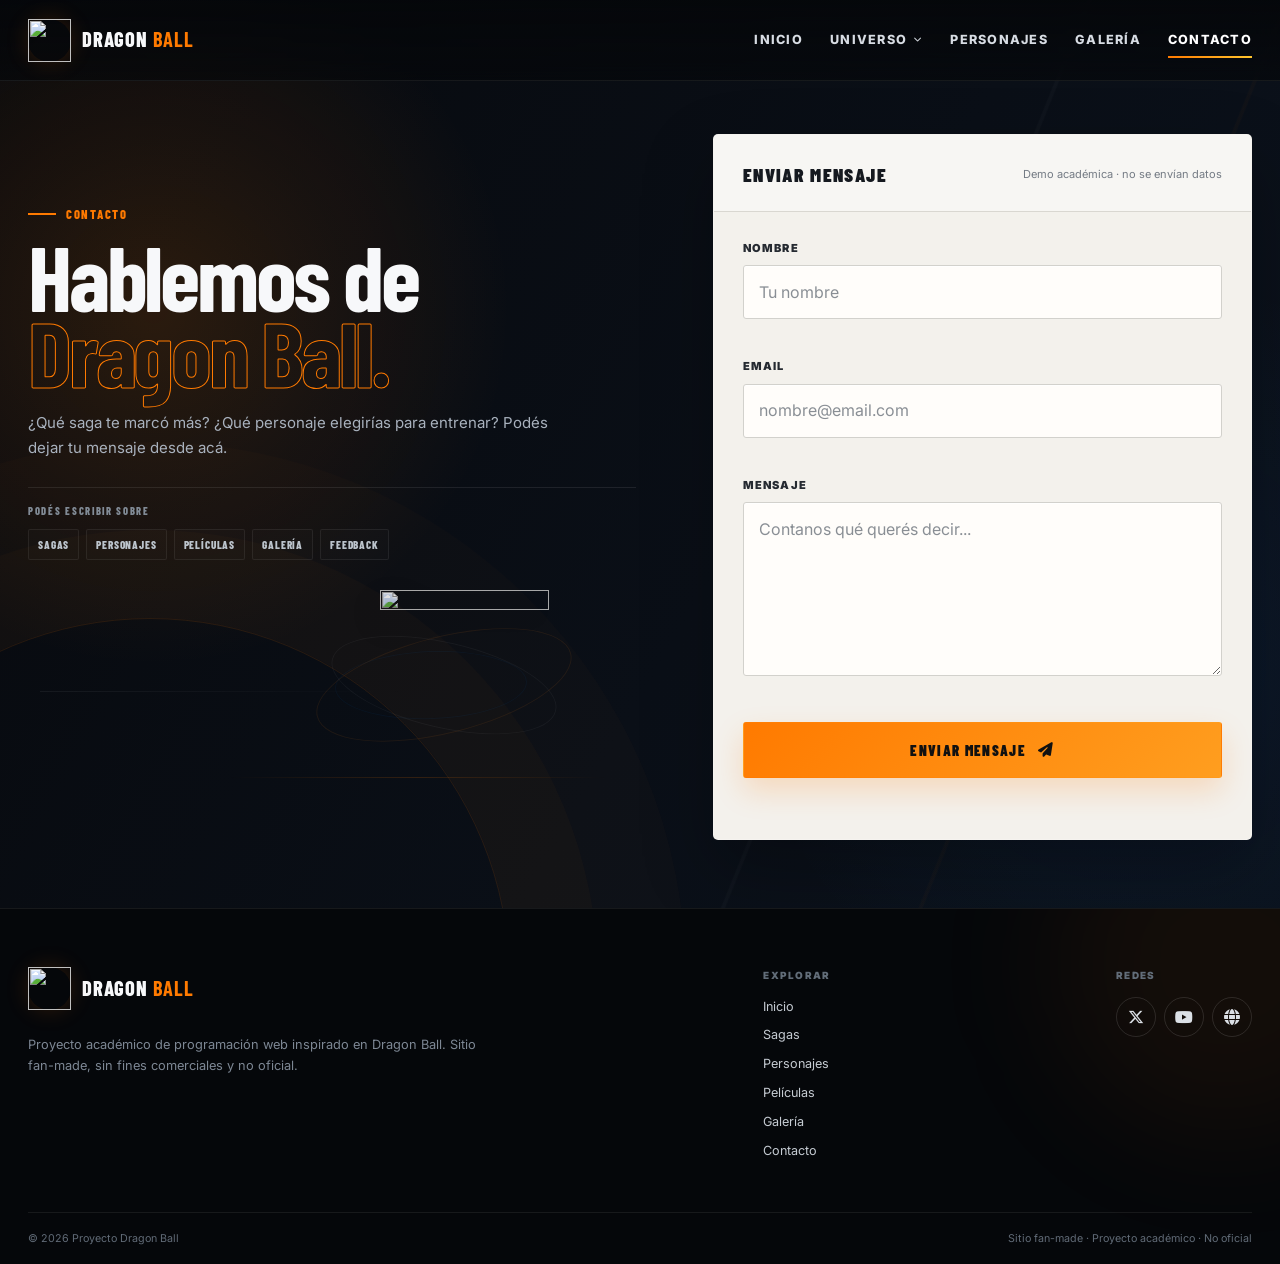
==== contacto.html @ cf821e34 "Add files via upload" ====
<!DOCTYPE html>
<html lang="es">
<head>
  <meta charset="UTF-8">
  <meta name="viewport" content="width=device-width, initial-scale=1.0">
  <meta name="description" content="Formulario de contacto del proyecto académico Dragon Ball.">
  <meta name="theme-color" content="#07090d">
  <title>Dragon Ball | Contacto</title>
  <link rel="icon" type="image/svg+xml" href="img/favicon.svg">
  <link rel="preconnect" href="https://fonts.googleapis.com">
  <link rel="preconnect" href="https://fonts.gstatic.com" crossorigin>
  <link href="https://fonts.googleapis.com/css2?family=Barlow+Condensed:wght@400;500;600;700;800;900&family=Inter:wght@400;500;600;700&display=swap" rel="stylesheet">
  <link rel="stylesheet" href="https://cdnjs.cloudflare.com/ajax/libs/font-awesome/6.6.0/css/all.min.css">
  <link rel="stylesheet" href="CSS/estilos.css">
</head>
<body data-page="contacto">
  <a class="skip-link" href="#contenido">Saltar al contenido</a>
  <header class="site-header">
    <div class="nav-wrap container">
      <a class="brand" href="index.html" aria-label="Dragon Ball — Inicio">
        <span class="brand-mark" aria-hidden="true"><img src="img/logo/esfera-4-estrellas.webp" alt="" width="256" height="256"></span>
        <span class="brand-text">DRAGON <strong>BALL</strong></span>
      </a>
      <button class="menu-toggle" id="menuToggle" type="button" aria-label="Abrir menú" aria-expanded="false" aria-controls="mainMenu">
        <span></span><span></span><span></span>
      </button>
      <nav class="main-nav" id="mainMenu" aria-label="Navegación principal">
          <a href="index.html" class="nav-link">Inicio</a>
          <div class="nav-item-dropdown" data-dropdown>
            <button type="button" class="nav-link nav-link-dropdown" id="universoToggle" aria-haspopup="true" aria-expanded="false" aria-controls="universoMenu">Universo <i class="fa-solid fa-chevron-down nav-caret" aria-hidden="true"></i></button>
            <div class="nav-dropdown-menu" id="universoMenu" role="menu">
              <a href="sagas.html" class="nav-dropdown-link" role="menuitem">Sagas</a>
              <a href="peliculas.html" class="nav-dropdown-link" role="menuitem">Películas</a>
              <a href="personajes.html#transformaciones" class="nav-dropdown-link" role="menuitem">Transformaciones</a>
            </div>
          </div>
          <a href="personajes.html" class="nav-link">Personajes</a>
          <a href="galeria.html" class="nav-link">Galería</a>
          <a href="contacto.html" class="nav-link active" aria-current="page">Contacto</a>
      </nav>
    </div>
  </header>

  <main id="contenido">
    <section class="contact-page">
      <div class="contact-energy" aria-hidden="true"></div>
      <div class="container contact-page-layout">
        <div class="contact-page-copy reveal">
          <span class="meta-label">CONTACTO</span>
          <h1>Hablemos de <em>Dragon Ball.</em></h1>
          <p>¿Qué saga te marcó más? ¿Qué personaje elegirías para entrenar? Podés dejar tu mensaje desde acá.</p>
          <div class="contact-topics" aria-label="Temas sobre los que podés escribir">
            <span class="contact-topics-label">Podés escribir sobre</span>
            <div class="contact-topic-list">
              <span>Sagas</span>
              <span>Personajes</span>
              <span>Películas</span>
              <span>Galería</span>
              <span>Feedback</span>
            </div>
          </div>
          <div class="contact-visual" aria-hidden="true">
            <span class="contact-orbit contact-orbit-a"></span>
            <span class="contact-orbit contact-orbit-b"></span>
            <span class="contact-orbit contact-orbit-c"></span>
            <span class="contact-visual-line"></span>
            <img class="contact-dragon-ball" src="img/contacto/esfera-4-estrellas.webp" alt="" width="720" height="720">
          </div>
        </div>
        <div class="contact-form-panel reveal reveal-delay-1">
          <div class="form-panel-head"><span>ENVIAR MENSAJE</span><small>Demo académica · no se envían datos</small></div>
          <form class="contact-form" id="contactForm" novalidate>
            <div class="form-field"><label for="name">Nombre</label><input type="text" id="name" name="name" placeholder="Tu nombre" autocomplete="name" aria-describedby="nameError"><small class="error-message" id="nameError" aria-live="polite"></small></div>
            <div class="form-field"><label for="email">Email</label><input type="email" id="email" name="email" placeholder="nombre@email.com" autocomplete="email" aria-describedby="emailError"><small class="error-message" id="emailError" aria-live="polite"></small></div>
            <div class="form-field"><label for="message">Mensaje</label><textarea id="message" name="message" rows="6" placeholder="Contanos qué querés decir..." aria-describedby="messageError"></textarea><small class="error-message" id="messageError" aria-live="polite"></small></div>
            <button class="btn btn-primary btn-submit" type="submit">Enviar mensaje <i class="fa-solid fa-paper-plane"></i></button>
            <p class="form-success" id="formSuccess" role="status" aria-live="polite"></p>
          </form>
        </div>
      </div>
    </section>
  </main>

  <footer class="site-footer">
    <div class="footer-glow" aria-hidden="true"></div>
    <div class="container footer-top">
      <div class="footer-about">
        <a class="brand footer-brand" href="index.html">
          <span class="brand-mark" aria-hidden="true"><img src="img/logo/esfera-4-estrellas.webp" alt="" width="256" height="256"></span>
          <span class="brand-text">DRAGON <strong>BALL</strong></span>
        </a>
        <p>Proyecto académico de programación web inspirado en Dragon Ball. Sitio fan-made, sin fines comerciales y no oficial.</p>
      </div>
      <div class="footer-nav" aria-label="Navegación secundaria">
        <span>Explorar</span>
        <a href="index.html">Inicio</a>
        <a href="sagas.html">Sagas</a>
        <a href="personajes.html">Personajes</a>
        <a href="peliculas.html">Películas</a>
        <a href="galeria.html">Galería</a>
        <a href="contacto.html">Contacto</a>
      </div>
      <div class="footer-social">
        <span>Redes</span>
        <div class="socials" aria-label="Redes sociales">
          <a href="https://x.com/DB_official_en" aria-label="X oficial de Dragon Ball" target="_blank" rel="noopener noreferrer"><i class="fa-brands fa-x-twitter" aria-hidden="true"></i></a>
          <a href="https://www.youtube.com/@dragonball_official" aria-label="YouTube oficial de Dragon Ball" target="_blank" rel="noopener noreferrer"><i class="fa-brands fa-youtube" aria-hidden="true"></i></a>
          <a href="https://es.dragon-ball-official.com/" aria-label="Sitio oficial de Dragon Ball" target="_blank" rel="noopener noreferrer"><i class="fa-solid fa-globe" aria-hidden="true"></i></a>
        </div>
      </div>
    </div>
    <div class="container footer-bottom">
      <span>© <span data-current-year>2026</span> Proyecto Dragon Ball</span>
      <span>Sitio fan-made · Proyecto académico · No oficial</span>
    </div>
  </footer>
  <script src="js/script.js"></script>
</body>
</html>
---- CSS/estilos.css ----
/* =========================================================
   DRAGON BALL — Sitio multipágina
   CSS principal
   Flexbox es el sistema principal de maquetación.
   Grid se utiliza puntualmente en la galería.
   ========================================================= */

:root {
  --bg: #07090d;
  --bg-soft: #0c1016;
  --panel: #11161f;
  --panel-2: #151c27;
  --text: #f7f8fa;
  --muted: #9ba6b4;
  --muted-2: #697482;
  --line: rgba(255,255,255,.10);
  --orange: #ff7a00;
  --orange-2: #ff9e1f;
  --yellow: #ffc62f;
  --blue: #1b8cff;
  --cyan: #33d6ff;
  --danger: #e04747;
  --success: #38b26d;
  --header-h: 80px;
  --container: 1240px;
  --shadow-lg: 0 30px 80px rgba(0,0,0,.38);
  --ease: cubic-bezier(.2,.72,.2,1);
}

*,
*::before,
*::after {
  box-sizing: border-box;
}

html {
  scroll-behavior: smooth;
  scroll-padding-top: calc(var(--header-h) + 18px);
}

body {
  margin: 0;
  min-width: 320px;
  overflow-x: hidden;
  background: var(--bg);
  color: var(--text);
  font-family: "Inter", Arial, sans-serif;
  line-height: 1.65;
  -webkit-font-smoothing: antialiased;
}

body.menu-open {
  overflow: hidden;
}

img {
  display: block;
  max-width: 100%;
}

a {
  color: inherit;
  text-decoration: none;
}

button,
input,
textarea {
  font: inherit;
}

button {
  border: 0;
}

h1, h2, h3, p, blockquote {
  margin-top: 0;
}

.container {
  width: min(calc(100% - 56px), var(--container));
  margin-inline: auto;
}

.section {
  position: relative;
  padding: 112px 0;
}

.skip-link {
  position: fixed;
  top: 10px;
  left: 10px;
  z-index: 9999;
  transform: translateY(-140%);
  padding: 10px 14px;
  border-radius: 4px;
  background: #fff;
  color: #111;
  font-weight: 800;
}

.skip-link:focus {
  transform: translateY(0);
}

.meta-label,
.section-kicker,
.eyebrow {
  display: inline-flex;
  align-items: center;
  gap: 10px;
  color: var(--orange);
  font-family: "Barlow Condensed", sans-serif;
  font-size: .78rem;
  font-weight: 800;
  letter-spacing: .18em;
  text-transform: uppercase;
}

.meta-label::before,
.section-kicker::before {
  content: "";
  width: 28px;
  height: 2px;
  background: currentColor;
}

.text-link {
  display: inline-flex;
  align-items: center;
  gap: 10px;
  padding-bottom: 4px;
  border-bottom: 1px solid rgba(255,255,255,.24);
  font-family: "Barlow Condensed", sans-serif;
  font-size: .98rem;
  font-weight: 800;
  letter-spacing: .08em;
  text-transform: uppercase;
  transition: color .25s ease, border-color .25s ease, gap .25s ease;
}

.text-link:hover {
  gap: 14px;
  color: var(--orange);
  border-color: var(--orange);
}

/* Buttons */
.btn {
  min-height: 52px;
  padding: 0 23px;
  display: inline-flex;
  align-items: center;
  justify-content: center;
  gap: 12px;
  border: 1px solid transparent;
  border-radius: 3px;
  font-family: "Barlow Condensed", sans-serif;
  font-size: .92rem;
  font-weight: 900;
  letter-spacing: .09em;
  text-transform: uppercase;
  transition: transform .25s var(--ease), box-shadow .25s ease, background .25s ease, border-color .25s ease, color .25s ease;
}

.btn:hover {
  transform: translateY(-3px);
}

.btn-primary {
  background: linear-gradient(135deg, var(--orange), var(--orange-2));
  color: #111;
  box-shadow: 0 14px 38px rgba(255,122,0,.22);
}

.btn-primary:hover {
  box-shadow: 0 18px 46px rgba(255,122,0,.34);
}

.btn-ghost,
.btn-outline {
  border-color: rgba(255,255,255,.22);
  background: rgba(255,255,255,.035);
  color: #fff;
}

.btn-ghost:hover,
.btn-outline:hover {
  border-color: rgba(255,255,255,.5);
  background: rgba(255,255,255,.08);
}

.btn-light {
  background: #fff;
  color: #0c0f14;
}

/* =========================================================
   Header
   ========================================================= */

.site-header {
  position: fixed;
  inset: 0 0 auto;
  z-index: 1000;
  border-bottom: 1px solid rgba(255,255,255,.07);
  background: linear-gradient(180deg, rgba(5,7,10,.92), rgba(5,7,10,.64));
  backdrop-filter: blur(14px);
  transition: background .28s ease, box-shadow .28s ease, border-color .28s ease;
}

.site-header.scrolled {
  background: rgba(5,7,10,.97);
  box-shadow: 0 14px 40px rgba(0,0,0,.28);
  border-color: rgba(255,255,255,.1);
}

.nav-wrap {
  height: var(--header-h);
  display: flex;
  align-items: center;
  justify-content: space-between;
  gap: 32px;
}

.brand {
  flex: 0 0 auto;
  display: inline-flex;
  align-items: center;
  gap: 11px;
  font-family: "Barlow Condensed", sans-serif;
  font-weight: 800;
  letter-spacing: .05em;
}

.brand-mark {
  width: 43px;
  height: 43px;
  display: grid;
  place-items: center;
}

.brand-mark img {
  width: 100%;
  height: 100%;
  display: block;
  object-fit: contain;
}

.brand-text {
  font-size: 1.27rem;
}

.brand-text strong {
  color: var(--orange);
}

.main-nav {
  display: flex;
  align-items: center;
  gap: 27px;
}

.nav-link {
  position: relative;
  padding: 8px 0;
  color: #d7dce3;
  font-size: .79rem;
  font-weight: 800;
  letter-spacing: .1em;
  text-transform: uppercase;
}

.nav-link::after {
  content: "";
  position: absolute;
  left: 0;
  bottom: 0;
  width: 0;
  height: 2px;
  background: linear-gradient(90deg, var(--orange), var(--yellow));
  transition: width .25s var(--ease);
}

.nav-link:hover,
.nav-link.active,
.nav-link[aria-current="page"] {
  color: #fff;
}

.nav-link:hover::after,
.nav-link.active::after,
.nav-link[aria-current="page"]::after {
  width: 100%;
}

.menu-toggle {
  display: none;
  width: 48px;
  height: 44px;
  padding: 7px;
  background: transparent;
  cursor: pointer;
}

.menu-toggle span {
  display: block;
  width: 26px;
  height: 2px;
  margin: 6px auto;
  background: #fff;
  transition: transform .25s ease, opacity .2s ease;
}

/* ---------- Dropdown "Universo" (Sagas / Películas) ---------- */

.nav-item-dropdown {
  position: relative;
}

/* El botón hereda SOLO la familia tipográfica; el resto de la tipografía
   (tamaño, peso, tracking, padding, color) lo aporta .nav-link, para que
   Universo tenga exactamente la misma jerarquía que los demás enlaces.
   Nota: no usar `font: inherit` aquí, porque esa shorthand pisa el
   font-size y el font-weight que define .nav-link. */
.nav-link-dropdown {
  display: inline-flex;
  align-items: center;
  gap: 7px;
  background: none;
  border: none;
  font-family: inherit;
  line-height: inherit;
  cursor: pointer;
}

.nav-caret {
  font-size: .62em;
  transition: transform .25s var(--ease);
}

.nav-item-dropdown.open .nav-caret,
.nav-item-dropdown:hover .nav-caret,
.nav-link-dropdown:focus-visible .nav-caret {
  transform: rotate(180deg);
}

.nav-dropdown-menu {
  position: absolute;
  top: calc(100% + 16px);
  left: 50%;
  transform: translateX(-50%) translateY(-6px);
  display: flex;
  flex-direction: column;
  gap: 2px;
  min-width: 180px;
  padding: 9px;
  background: rgba(10, 13, 18, .98);
  border: 1px solid var(--line);
  border-radius: 12px;
  box-shadow: var(--shadow-lg);
  opacity: 0;
  visibility: hidden;
  pointer-events: none;
  transition: opacity .22s var(--ease), transform .22s var(--ease), visibility .22s;
  z-index: 20;
}

.nav-item-dropdown:hover .nav-dropdown-menu,
.nav-item-dropdown.open .nav-dropdown-menu,
.nav-item-dropdown:focus-within .nav-dropdown-menu {
  opacity: 1;
  visibility: visible;
  pointer-events: auto;
  transform: translateX(-50%) translateY(0);
}

.nav-dropdown-link {
  padding: 10px 14px;
  border-radius: 8px;
  color: #d7dce3;
  font-size: .76rem;
  font-weight: 700;
  letter-spacing: .08em;
  text-transform: uppercase;
  transition: background .2s ease, color .2s ease;
}

.nav-dropdown-link:hover,
.nav-dropdown-link.active,
.nav-dropdown-link[aria-current="page"] {
  background: rgba(255, 255, 255, .07);
  color: #fff;
}

/* =========================================================
   Home hero
   ========================================================= */

.home-hero {
  position: relative;
  min-height: 100svh;
  padding: calc(var(--header-h) + 60px) 0 55px;
  display: flex;
  align-items: center;
  overflow: hidden;
  isolation: isolate;
  background:
    radial-gradient(circle at 78% 38%, rgba(255,122,0,.13), transparent 29%),
    radial-gradient(circle at 88% 72%, rgba(27,140,255,.11), transparent 27%),
    linear-gradient(115deg, #05070a 0%, #090d13 57%, #0b111a 100%);
}

.hero-grid-lines,
.page-hero-lines {
  position: absolute;
  inset: 0;
  z-index: -2;
  opacity: .5;
  background-image:
    linear-gradient(rgba(255,255,255,.022) 1px, transparent 1px),
    linear-gradient(90deg, rgba(255,255,255,.022) 1px, transparent 1px);
  background-size: 72px 72px;
  mask-image: linear-gradient(to bottom, black 0, rgba(0,0,0,.8) 65%, transparent);
}

.hero-flare {
  position: absolute;
  z-index: -1;
  border-radius: 50%;
  filter: blur(85px);
  pointer-events: none;
}

.hero-flare-orange {
  width: 300px;
  height: 300px;
  right: 19%;
  top: 24%;
  background: rgba(255,122,0,.17);
}

.hero-flare-blue {
  width: 260px;
  height: 260px;
  right: 3%;
  bottom: 10%;
  background: rgba(30,143,255,.11);
}

.home-hero-inner {
  display: flex;
  align-items: center;
  justify-content: space-between;
  gap: 58px;
}

.home-hero-copy {
  width: 52%;
  max-width: 650px;
  position: relative;
  z-index: 3;
}

.home-hero h1 {
  margin: 13px 0 0;
  font-family: "Barlow Condensed", sans-serif;
  font-size: clamp(5rem, 10vw, 9.4rem);
  line-height: .76;
  letter-spacing: -.055em;
  text-transform: uppercase;
}

.home-hero h1 span {
  display: block;
  color: transparent;
  -webkit-text-stroke: 2px var(--orange);
  text-shadow: 0 0 36px rgba(255,122,0,.13);
}

.home-hero-tagline {
  margin: 29px 0 0;
  font-family: "Barlow Condensed", sans-serif;
  font-size: clamp(1.65rem, 2.7vw, 2.35rem);
  font-weight: 800;
  line-height: 1;
  text-transform: uppercase;
}

.home-hero-description {
  max-width: 565px;
  margin: 17px 0 31px;
  color: #aeb7c2;
  font-size: .98rem;
}

.hero-actions {
  display: flex;
  flex-wrap: wrap;
  gap: 12px;
}

.home-hero-visual {
  position: relative;
  width: 48%;
  min-height: 650px;
  display: flex;
  align-items: flex-end;
  justify-content: center;
  will-change: transform;
}

.home-hero-visual::after {
  content: "";
  position: absolute;
  left: 50%;
  bottom: 7%;
  width: 76%;
  height: 14%;
  transform: translateX(-50%);
  border-radius: 50%;
  background: radial-gradient(ellipse, rgba(255,122,0,.45), transparent 72%);
  filter: blur(20px);
}

.home-hero-visual img {
  position: relative;
  z-index: 3;
  width: min(100%, 515px);
  filter: drop-shadow(0 32px 56px rgba(0,0,0,.48));
  animation: heroFloat 5.5s ease-in-out infinite;
}

.hero-aura {
  position: absolute;
  width: 470px;
  height: 470px;
  top: 13%;
  left: 50%;
  transform: translateX(-50%);
  border-radius: 50%;
  background: radial-gradient(circle, rgba(255,166,50,.24), rgba(255,122,0,.06) 43%, transparent 70%);
  filter: blur(5px);
}

.hero-orbit {
  position: absolute;
  left: 50%;
  top: 44%;
  border: 1px solid rgba(255,183,83,.18);
  border-radius: 50%;
  transform: translate(-50%,-50%);
  animation: rotateOrbit 18s linear infinite;
}

.hero-orbit::before {
  content: "";
  position: absolute;
  top: -5px;
  left: 50%;
  width: 8px;
  height: 8px;
  border-radius: 50%;
  background: var(--orange);
  box-shadow: 0 0 18px var(--orange);
}

.orbit-a { width: 410px; height: 410px; }
.orbit-b {
  width: 540px;
  height: 540px;
  border-style: dashed;
  animation-direction: reverse;
  animation-duration: 26s;
}

.hero-index {
  position: absolute;
  right: -5px;
  bottom: 46px;
  z-index: 5;
  display: flex;
  align-items: center;
  gap: 11px;
  padding: 10px 13px;
  border: 1px solid rgba(255,255,255,.13);
  background: rgba(7,10,14,.72);
  backdrop-filter: blur(12px);
}

.hero-index strong {
  color: var(--orange);
  font-family: "Barlow Condensed", sans-serif;
  font-size: 1.3rem;
}

.hero-index span {
  color: #aeb6c0;
  font-size: .68rem;
  letter-spacing: .08em;
  text-transform: uppercase;
}

.hero-bottom-line {
  position: absolute;
  left: 50%;
  bottom: 22px;
  transform: translateX(-50%);
  display: flex;
  align-items: center;
  gap: 18px;
  color: rgba(255,255,255,.42);
  font-family: "Barlow Condensed", sans-serif;
  font-size: .65rem;
  letter-spacing: .18em;
}

.hero-line {
  flex: 1 1 auto;
  height: 1px;
  background: rgba(255,255,255,.16);
}

/* Home intro */
.home-intro {
  background: #f0f2f4;
  color: #10151d;
}

.home-intro-layout {
  display: flex;
  align-items: center;
  gap: 45px;
}

.intro-number {
  flex: 0 0 140px;
  color: transparent;
  -webkit-text-stroke: 1px rgba(17,23,31,.17);
  font-family: "Barlow Condensed", sans-serif;
  font-size: clamp(9rem, 15vw, 14rem);
  font-weight: 900;
  line-height: .7;
}

.intro-heading {
  flex: 1.2 1 0;
}

.intro-heading h2 {
  margin: 14px 0 0;
  max-width: 650px;
  font-family: "Barlow Condensed", sans-serif;
  font-size: clamp(2.7rem, 5vw, 4.8rem);
  line-height: .92;
  letter-spacing: -.025em;
  text-transform: uppercase;
}

.intro-brief {
  flex: .8 1 0;
  color: #515b67;
}

.intro-brief p {
  margin-bottom: 22px;
}

.home-intro .text-link {
  color: #161b21;
  border-color: rgba(0,0,0,.2);
}

/* Home sagas */
.home-sagas-preview {
  background: #0b0f15;
}

.split-heading {
  margin-bottom: 42px;
  display: flex;
  align-items: flex-end;
  justify-content: space-between;
  gap: 28px;
}

.split-heading h2,
.editorial-heading h2,
.catalog-intro h2,
.gallery-intro h2,
.transform-header h2 {
  margin: 11px 0 0;
  font-family: "Barlow Condensed", sans-serif;
  font-size: clamp(3rem, 6vw, 5.6rem);
  line-height: .86;
  letter-spacing: -.035em;
  text-transform: uppercase;
}

.preview-sagas {
  display: flex;
  gap: 16px;
  min-height: 630px;
}

.preview-saga {
  position: relative;
  min-height: 305px;
  overflow: hidden;
  flex: 1 1 0;
  background: #111;
}

.preview-saga-large {
  flex: 1.65 1 0;
  min-height: 630px;
}

.preview-sagas-side {
  flex: 1 1 0;
  display: flex;
  flex-direction: column;
  gap: 16px;
}

.preview-saga img {
  width: 100%;
  height: 100%;
  object-fit: cover;
  transition: transform .7s var(--ease), filter .55s ease;
}

.preview-saga::after {
  content: "";
  position: absolute;
  inset: 0;
  background: linear-gradient(180deg, rgba(0,0,0,.06) 23%, rgba(0,0,0,.88) 100%);
}

.preview-saga:hover img {
  transform: scale(1.045);
  filter: saturate(1.1) contrast(1.05);
}

.preview-index {
  position: absolute;
  z-index: 3;
  top: 18px;
  right: 20px;
  color: rgba(255,255,255,.48);
  font-family: "Barlow Condensed", sans-serif;
  font-size: 1.05rem;
  letter-spacing: .12em;
}

.preview-overlay {
  position: absolute;
  z-index: 3;
  left: 24px;
  right: 24px;
  bottom: 22px;
}

.preview-overlay small {
  color: var(--orange);
  font-size: .67rem;
  font-weight: 800;
  letter-spacing: .13em;
}

.preview-overlay h3 {
  margin: 5px 0 7px;
  font-family: "Barlow Condensed", sans-serif;
  font-size: clamp(2rem, 4vw, 3.5rem);
  line-height: .95;
  text-transform: uppercase;
}

.preview-overlay > span {
  color: #c3cad2;
  font-family: "Barlow Condensed", sans-serif;
  font-size: .78rem;
  font-weight: 800;
  letter-spacing: .08em;
  text-transform: uppercase;
}

/* Home characters */
.home-characters-preview {
  background: #f2f3f5;
  color: #10151c;
}

.editorial-heading {
  max-width: 880px;
  margin-bottom: 52px;
}

.editorial-heading h2 {
  color: #10151c;
}

.editorial-heading > p:last-child {
  max-width: 560px;
  margin-top: 19px;
  color: #5c6672;
}

.character-strips {
  border-top: 1px solid rgba(0,0,0,.14);
}

.character-strip {
  position: relative;
  min-height: 190px;
  display: flex;
  align-items: center;
  gap: 26px;
  overflow: hidden;
  border-bottom: 1px solid rgba(0,0,0,.14);
  transition: background .35s ease, padding .35s var(--ease);
}

.character-strip:hover {
  padding-left: 12px;
  background: #e8eaed;
}

.character-strip-number {
  flex: 0 0 62px;
  color: #8c949d;
  font-family: "Barlow Condensed", sans-serif;
  font-size: 1.05rem;
}

.character-strip-copy {
  position: relative;
  z-index: 2;
  flex: 1 1 auto;
}

.character-strip-copy small {
  color: #777f88;
  font-size: .66rem;
  font-weight: 800;
  letter-spacing: .14em;
}

.character-strip-copy h3 {
  margin: 0;
  font-family: "Barlow Condensed", sans-serif;
  font-size: clamp(2.9rem, 6vw, 5.4rem);
  line-height: .88;
  text-transform: uppercase;
}

.character-strip-copy p {
  margin: 5px 0 0;
  color: #5d6670;
  font-size: .86rem;
}

.character-strip-image {
  position: relative;
  align-self: stretch;
  flex: 0 0 34%;
  max-width: 420px;
  overflow: hidden;
  clip-path: polygon(14% 0, 100% 0, 88% 100%, 0 100%);
}

.character-strip-image img {
  width: 100%;
  height: 100%;
  object-fit: cover;
  object-position: center 28%;
  filter: saturate(.8) contrast(1.08);
  transition: transform .5s var(--ease), filter .5s ease;
}

.character-strip:hover .character-strip-image img {
  transform: scale(1.04) translateX(-3px);
  filter: saturate(1) contrast(1.04);
}

.character-strip > i {
  margin-right: 4px;
  color: #707882;
  transition: transform .3s var(--ease), color .3s ease;
}

.character-strip:hover > i {
  transform: translateX(6px);
  color: var(--orange);
}

.center-action {
  display: flex;
  justify-content: center;
  margin-top: 38px;
}

.home-characters-preview .btn-outline {
  color: #10151c;
  border-color: rgba(0,0,0,.2);
  background: transparent;
}

.home-characters-preview .btn-outline:hover {
  border-color: #10151c;
}

/* Home manifesto */
.home-manifesto {
  position: relative;
  overflow: hidden;
  padding: 105px 0;
  background:
    linear-gradient(120deg, rgba(255,122,0,.96), rgba(255,146,28,.93)),
    #ff7a00;
  color: #111;
}

.manifesto-energy {
  position: absolute;
  inset: -50% -20%;
  opacity: .18;
  background:
    repeating-linear-gradient(118deg, transparent 0 34px, rgba(255,255,255,.42) 35px 37px, transparent 38px 70px);
  transform: rotate(-3deg);
}

.manifesto-layout {
  position: relative;
  display: flex;
  align-items: center;
  justify-content: space-between;
  gap: 70px;
}

.manifesto-copy {
  width: 54%;
}

.manifesto-copy .meta-label {
  color: #111;
}

.manifesto-copy .meta-label::before {
  background: #111;
}

.manifesto-copy blockquote {
  margin: 16px 0 30px;
  font-family: "Barlow Condensed", sans-serif;
  font-size: clamp(2.8rem, 5.5vw, 5.6rem);
  font-weight: 900;
  line-height: .88;
  letter-spacing: -.025em;
  text-transform: uppercase;
}

.manifesto-stats {
  width: 36%;
  border-top: 1px solid rgba(0,0,0,.28);
}

.manifesto-stats div {
  padding: 18px 0;
  display: flex;
  align-items: baseline;
  gap: 17px;
  border-bottom: 1px solid rgba(0,0,0,.28);
}

.manifesto-stats strong {
  min-width: 74px;
  font-family: "Barlow Condensed", sans-serif;
  font-size: 3rem;
  line-height: 1;
}

.manifesto-stats span {
  font-size: .78rem;
  font-weight: 700;
  text-transform: uppercase;
}

/* =========================================================
   Internal page hero
   ========================================================= */

.page-hero {
  position: relative;
  min-height: 610px;
  padding: calc(var(--header-h) + 70px) 0 65px;
  display: flex;
  align-items: center;
  overflow: hidden;
  isolation: isolate;
  background: #090d13;
}

.page-hero::before {
  content: "";
  position: absolute;
  z-index: -1;
  inset: 0;
  background:
    radial-gradient(circle at 78% 43%, rgba(255,122,0,.12), transparent 30%),
    radial-gradient(circle at 87% 75%, rgba(27,140,255,.08), transparent 25%);
}

.page-hero-gallery::before {
  background:
    radial-gradient(circle at 78% 43%, rgba(51,214,255,.09), transparent 31%),
    radial-gradient(circle at 88% 70%, rgba(255,122,0,.09), transparent 29%);
}

.page-hero-layout {
  display: flex;
  align-items: center;
  justify-content: space-between;
  gap: 70px;
}

.page-hero-copy {
  width: 45%;
  position: relative;
  z-index: 3;
}

.page-hero-copy h1 {
  margin: 14px 0 17px;
  font-family: "Barlow Condensed", sans-serif;
  font-size: clamp(5.2rem, 10vw, 9.3rem);
  font-weight: 900;
  line-height: .78;
  letter-spacing: -.05em;
  text-transform: uppercase;
}

.page-hero-copy p {
  max-width: 510px;
  color: #a7b0bc;
  font-size: .98rem;
}

.page-hero-art {
  position: relative;
  width: 52%;
  min-height: 420px;
  display: flex;
  align-items: center;
  justify-content: center;
}

.page-hero-art > img {
  position: relative;
  z-index: 2;
  width: min(100%, 610px);
  max-height: 430px;
  object-fit: cover;
  clip-path: polygon(10% 0, 100% 0, 90% 100%, 0 100%);
  box-shadow: var(--shadow-lg);
  filter: saturate(.78) contrast(1.08);
}


.timeline-head {
  display: flex;
  align-items: center;
  gap: 18px;
  margin-bottom: 72px;
  color: #707984;
  font-family: "Barlow Condensed", sans-serif;
  font-size: .72rem;
  font-weight: 800;
  letter-spacing: .14em;
}

.timeline-rule {
  flex: 1 1 auto;
  height: 1px;
  background: rgba(0,0,0,.16);
}


.saga-endcap {
  padding: 90px 0;
  background: linear-gradient(120deg, #0b1016, #101823);
}

.saga-endcap-layout {
  display: flex;
  align-items: center;
  justify-content: space-between;
  gap: 50px;
}

.saga-endcap h2 {
  max-width: 750px;
  margin: 12px 0 0;
  font-family: "Barlow Condensed", sans-serif;
  font-size: clamp(2.6rem, 5vw, 4.7rem);
  line-height: .9;
  text-transform: uppercase;
}

/* =========================================================
   Characters page
   ========================================================= */

.character-hero-art {
  min-height: 440px;
}

.character-hero-stack {
  position: absolute;
  width: 48%;
  height: 390px;
  overflow: hidden;
  box-shadow: var(--shadow-lg);
}

.character-hero-stack img {
  width: 100%;
  height: 100%;
  object-fit: cover;
  object-position: center 26%;
}

.stack-a {
  left: 14%;
  top: 5%;
  z-index: 2;
  transform: rotate(-3deg);
}

.stack-b {
  right: 7%;
  bottom: 2%;
  z-index: 1;
  transform: rotate(3deg);
  filter: brightness(.75);
}

.characters-catalog {
  background: #eceff2;
  color: #10151c;
}

.catalog-intro {
  margin-bottom: 55px;
  display: flex;
  align-items: flex-end;
  justify-content: space-between;
  gap: 60px;
}

.catalog-intro > div {
  width: 65%;
}

.catalog-intro h2 {
  color: #10151c;
  max-width: 760px;
}

.catalog-intro > p {
  width: 31%;
  color: #66707a;
  font-size: .9rem;
}

.character-wall {
  display: flex;
  flex-wrap: wrap;
  gap: 18px;
}

.premium-character {
  position: relative;
  flex: 1 1 calc(33.333% - 18px);
  min-width: 290px;
  min-height: 540px;
  overflow: hidden;
  background: #0e131a;
  color: #fff;
  box-shadow: 0 20px 46px rgba(21,29,39,.14);
}

.premium-character-featured {
  flex-basis: calc(66.666% - 9px);
}

.premium-character-wide {
  flex-basis: calc(50% - 9px);
}

.premium-character-image {
  position: absolute;
  inset: 0;
  overflow: hidden;
}

.premium-character-image::after {
  content: "";
  position: absolute;
  inset: 0;
  background:
    linear-gradient(180deg, rgba(0,0,0,.03) 18%, rgba(0,0,0,.9) 94%),
    linear-gradient(90deg, rgba(0,0,0,.2), transparent 50%);
}

.premium-character-image img {
  width: 100%;
  height: 100%;
  object-fit: cover;
  object-position: center 28%;
  filter: saturate(.7) contrast(1.08);
  transition: transform .7s var(--ease), filter .55s ease;
}

.premium-character:hover .premium-character-image img {
  transform: scale(1.045);
  filter: saturate(1) contrast(1.05);
}

.premium-character-copy {
  position: absolute;
  z-index: 2;
  left: 24px;
  right: 24px;
  bottom: 22px;
}

.fighter-index {
  position: absolute;
  right: 0;
  bottom: calc(100% + 13px);
  color: rgba(255,255,255,.53);
  font-family: "Barlow Condensed", sans-serif;
  font-size: .73rem;
  font-weight: 800;
  letter-spacing: .12em;
}

.premium-character-copy > small {
  color: var(--orange);
  font-size: .65rem;
  font-weight: 900;
  letter-spacing: .13em;
}

.premium-character-copy h3 {
  margin: 4px 0 8px;
  font-family: "Barlow Condensed", sans-serif;
  font-size: clamp(3rem, 5vw, 5rem);
  line-height: .85;
  text-transform: uppercase;
}

.premium-character-copy > p {
  max-width: 520px;
  margin-bottom: 15px;
  color: #c0c7d0;
  font-size: .84rem;
}

.fighter-data {
  display: flex;
  flex-wrap: wrap;
  gap: 8px 20px;
  color: #a1aab5;
  font-size: .68rem;
}

.fighter-data b {
  color: #fff;
  margin-right: 5px;
  font-size: .62rem;
  letter-spacing: .08em;
}

.fighter-note {
  margin-top: 7px;
  font-size: .66rem;
  font-style: italic;
  letter-spacing: .03em;
  color: rgba(255,255,255,.5);
}

.transform-experience {
  --aura-rgb: 255,196,0;
  --accent-live: #ffc400;
  overflow: hidden;
  background: #070a0f;
}

.transform-background {
  position: absolute;
  inset: 0;
  opacity: .72;
  pointer-events: none;
  background:
    radial-gradient(circle at 67% 51%, rgba(var(--aura-rgb), .16), transparent 29%),
    linear-gradient(115deg, rgba(255,255,255,.02), transparent 45%);
  transition: background .45s ease;
}

.transform-header {
  position: relative;
  z-index: 2;
  margin-bottom: 44px;
  display: flex;
  align-items: flex-end;
  justify-content: space-between;
  gap: 40px;
}

.transform-header > div {
  width: 60%;
}

.transform-header > p {
  width: 34%;
  margin-bottom: 4px;
  color: #98a4b1;
  font-size: .89rem;
}

.transform-console {
  position: relative;
  z-index: 2;
  min-height: 680px;
  display: flex;
  flex-direction: column;
  border: 1px solid rgba(255,255,255,.1);
  background: rgba(11,15,21,.72);
  box-shadow: 0 35px 90px rgba(0,0,0,.36);
  backdrop-filter: blur(12px);
}

.transform-step {
  padding: 18px 22px 0;
}

.transform-step-forms {
  padding-bottom: 14px;
  border-bottom: 1px solid rgba(255,255,255,.09);
}

.transform-step-label {
  display: flex;
  align-items: center;
  gap: 9px;
  margin: 0 0 12px;
  font-family: "Barlow Condensed", sans-serif;
  font-size: .78rem;
  font-weight: 700;
  letter-spacing: .12em;
  text-transform: uppercase;
  color: #9fabb9;
}

.transform-step-label span {
  display: grid;
  place-items: center;
  width: 21px;
  height: 21px;
  border-radius: 50%;
  border: 1px solid rgba(255,255,255,.2);
  font-size: .68rem;
  color: var(--accent-live, #ffc400);
}

.character-chips {
  display: flex;
  gap: 12px;
  padding: 4px 3px 19px;
  overflow-x: auto;
  overscroll-behavior-inline: contain;
  scrollbar-width: thin;
  -webkit-overflow-scrolling: touch;
}

.character-chip {
  flex: 0 0 auto;
  display: flex;
  flex-direction: column;
  align-items: center;
  gap: 8px;
  width: 106px;
  padding: 11px 10px 12px;
  background: rgba(255,255,255,.035);
  border: 1px solid rgba(255,255,255,.11);
  border-radius: 12px;
  cursor: pointer;
  transition: border-color .25s var(--ease), background .25s var(--ease),
              box-shadow .25s var(--ease), transform .25s var(--ease);
}

.character-chip:hover {
  transform: translateY(-1px);
  background: rgba(255,255,255,.055);
  border-color: rgba(255,255,255,.22);
}

.character-chip-portrait {
  width: 68px;
  height: 68px;
  border-radius: 50%;
  overflow: hidden;
  background: linear-gradient(150deg, var(--panel), var(--panel-2));
  opacity: .82;
  filter: grayscale(.12);
  box-shadow: inset 0 0 0 1px rgba(255,255,255,.07);
  transition: opacity .25s ease, filter .25s ease, transform .25s var(--ease), box-shadow .25s ease;
}

.character-chip-portrait img {
  width: 100%;
  height: 100%;
  object-fit: cover;
  object-position: center top;
}

.character-chip-name {
  font-family: "Barlow Condensed", sans-serif;
  font-size: .84rem;
  font-weight: 800;
  letter-spacing: .06em;
  text-transform: uppercase;
  color: #a0aab5;
  transition: color .25s ease;
}

.character-chip:hover .character-chip-portrait,
.character-chip.active .character-chip-portrait {
  opacity: 1;
  filter: none;
}

.character-chip:hover .character-chip-portrait {
  transform: scale(1.025);
}

.character-chip:hover .character-chip-name {
  color: #d7dce3;
}

.character-chip.active {
  background: linear-gradient(180deg, rgba(255,255,255,.075), rgba(255,255,255,.038));
  border-color: var(--accent-live, #ffc400);
  box-shadow: inset 0 0 0 1px rgba(255,255,255,.035),
              inset 0 -2px 0 var(--accent-live, #ffc400),
              0 8px 18px rgba(0,0,0,.18);
}

.character-chip.active .character-chip-name {
  color: #fff;
}

.character-chip.active .character-chip-portrait {
  transform: translateY(-1px) scale(1.025);
  box-shadow: inset 0 0 0 1px rgba(255,255,255,.10),
              0 6px 14px rgba(0,0,0,.22);
}

/* El placeholder del chip muestra solo el nombre, en tamaño reducido. */
.character-chip-portrait.media-missing::after {
  padding: 4px;
  font-size: 10px;
  letter-spacing: .04em;
  border: 0;
}

.transform-body {
  display: flex;
  flex: 1;
}

.transform-menu[hidden] {
  display: none;
}

.transform-tab-tag {
  display: block;
  margin-top: 4px;
  font-size: .62rem;
  font-style: normal;
  font-weight: 600;
  letter-spacing: .06em;
  text-transform: uppercase;
  color: var(--accent-live, #ffc400);
  opacity: .78;
}

.transform-menu {
  width: 31%;
  display: flex;
  flex-direction: column;
  border-right: 1px solid rgba(255,255,255,.09);
}

.transform-tab {
  flex: 1 1 0;
  min-height: 78px;
  padding: 14px 22px;
  position: relative;
  background: transparent;
  color: #8995a2;
  cursor: pointer;
  text-align: left;
  font-family: "Barlow Condensed", sans-serif;
  font-size: 1.18rem;
  font-weight: 800;
  text-transform: uppercase;
  border-bottom: 1px solid rgba(255,255,255,.07);
  transition: color .25s ease, background .25s ease, padding .25s var(--ease);
}

.transform-tab:last-child {
  border-bottom: 0;
}

.transform-tab::before {
  content: "";
  position: absolute;
  left: 0;
  top: 0;
  width: 3px;
  height: 0;
  background: var(--accent-live);
  transition: height .3s var(--ease);
}

.transform-tab:hover,
.transform-tab.active {
  padding-left: 29px;
  color: #fff;
  background: rgba(255,255,255,.035);
}

.transform-tab.active::before {
  height: 100%;
}

.transform-stage {
  width: 69%;
  position: relative;
  overflow: hidden;
  display: flex;
  align-items: flex-end;
  transition: opacity .24s ease, filter .24s ease;
}

.transform-stage.is-changing {
  opacity: .58;
  filter: blur(2px);
}

.transform-stage::before {
  content: "";
  position: absolute;
  left: 42%;
  top: 42%;
  width: 520px;
  height: 520px;
  transform: translate(-50%,-50%);
  border-radius: 50%;
  background: radial-gradient(circle, rgba(var(--aura-rgb), .27), rgba(var(--aura-rgb), .08) 44%, transparent 70%);
  filter: blur(3px);
  transition: background .4s ease;
}

.transform-rings span {
  position: absolute;
  left: 42%;
  top: 43%;
  border: 1px solid rgba(var(--aura-rgb), .22);
  border-radius: 50%;
  transform: translate(-50%,-50%);
}

.transform-rings span:nth-child(1) { width: 360px; height: 360px; }
.transform-rings span:nth-child(2) { width: 480px; height: 480px; border-style: dashed; }
.transform-rings span:nth-child(3) { width: 610px; height: 610px; opacity: .4; }

.transform-figure {
  width: 58%;
  height: 100%;
  position: relative;
  z-index: 2;
  display: flex;
  align-items: flex-end;
  justify-content: center;
}

.transform-figure img {
  width: min(88%, 430px);
  max-height: 640px;
  object-fit: cover;
  object-position: center 18%;
  filter: drop-shadow(0 26px 44px rgba(0,0,0,.5));
}

.transform-panel {
  position: relative;
  z-index: 3;
  width: 42%;
  align-self: flex-end;
  margin: 0 28px 32px 0;
  padding: 27px;
  border-left: 3px solid var(--accent-live);
  background: rgba(6,9,13,.82);
  backdrop-filter: blur(10px);
}

.transform-panel > span {
  color: var(--accent-live);
  font-size: .67rem;
  font-weight: 900;
  letter-spacing: .14em;
}

.transform-panel h3 {
  margin: 6px 0 10px;
  font-family: "Barlow Condensed", sans-serif;
  font-size: clamp(2.8rem, 5vw, 5rem);
  line-height: .82;
  text-transform: uppercase;
}

.transform-panel > p {
  color: #aeb7c2;
  font-size: .83rem;
}

.transform-status {
  margin-top: 18px;
  padding-top: 15px;
  display: flex;
  align-items: baseline;
  justify-content: space-between;
  gap: 15px;
  border-top: 1px solid rgba(255,255,255,.1);
}

.transform-status small {
  color: #78828e;
  font-size: .61rem;
  font-weight: 900;
  letter-spacing: .12em;
}

.transform-status strong {
  color: var(--accent-live);
  font-family: "Barlow Condensed", sans-serif;
  text-transform: uppercase;
}

/* =========================================================
   Gallery page
   ========================================================= */
.gallery-editorial {
  background: #f1f3f5;
  color: #111820;
}

.gallery-intro {
  margin-bottom: 46px;
  display: flex;
  align-items: flex-end;
  justify-content: space-between;
  gap: 50px;
}

.gallery-intro > div {
  width: 62%;
}

.gallery-intro h2 {
  color: #10151c;
}

.gallery-intro > p {
  width: 32%;
  color: #66707b;
  font-size: .88rem;
}

.gallery-grid {
  display: grid;
  grid-template-columns: repeat(12, 1fr);
  grid-auto-rows: 92px;
  gap: 12px;
}

.gallery-item {
  position: relative;
  overflow: hidden;
  grid-column: span 4;
  grid-row: span 4;
  min-height: 300px;
  padding: 0;
  background: #111;
  color: #fff;
  cursor: pointer;
  text-align: left;
}

.gallery-item-hero {
  grid-column: span 8;
  grid-row: span 6;
}

.gallery-item-tall {
  grid-column: span 4;
  grid-row: span 6;
}

.gallery-item-wide {
  grid-column: span 6;
  grid-row: span 4;
}

.gallery-item img {
  width: 100%;
  height: 100%;
  object-fit: cover;
  transition: transform .65s var(--ease), filter .5s ease;
}

.gallery-item::after {
  content: "";
  position: absolute;
  inset: 0;
  background: linear-gradient(180deg, transparent 35%, rgba(0,0,0,.78) 100%);
  transition: opacity .3s ease;
}

.gallery-item:hover img,
.gallery-item:focus-visible img {
  transform: scale(1.045);
  filter: saturate(1.12) contrast(1.05);
}

.gallery-overlay {
  position: absolute;
  z-index: 2;
  left: 20px;
  right: 20px;
  bottom: 18px;
  display: flex;
  align-items: flex-end;
  gap: 10px;
}

.gallery-overlay small {
  position: absolute;
  left: 0;
  bottom: 36px;
  color: var(--orange);
  font-size: .62rem;
  font-weight: 900;
  letter-spacing: .12em;
}

.gallery-overlay strong {
  flex: 1 1 auto;
  font-family: "Barlow Condensed", sans-serif;
  font-size: 1.75rem;
  text-transform: uppercase;
}

.gallery-overlay i {
  width: 38px;
  height: 38px;
  display: grid;
  place-items: center;
  border: 1px solid rgba(255,255,255,.28);
  border-radius: 50%;
  background: rgba(0,0,0,.28);
  backdrop-filter: blur(6px);
  transition: transform .3s var(--ease), background .3s ease;
}

.gallery-item:hover .gallery-overlay i {
  transform: scale(1.08);
  background: var(--orange);
  color: #111;
}


.lightbox {
  position: fixed;
  inset: 0;
  z-index: 2200;
  padding: 72px 34px 34px;
  display: flex;
  align-items: center;
  justify-content: center;
  background: rgba(2,4,7,.94);
  backdrop-filter: blur(12px);
  opacity: 0;
  visibility: hidden;
  transition: opacity .25s ease, visibility .25s ease;
}

.lightbox.open {
  opacity: 1;
  visibility: visible;
}

.lightbox-content {
  max-width: 1120px;
  width: 100%;
}

.lightbox-content img {
  width: 100%;
  max-height: 78vh;
  object-fit: contain;
  box-shadow: 0 30px 90px rgba(0,0,0,.55);
  transform: scale(.985);
  transition: transform .28s var(--ease);
}

.lightbox.open .lightbox-content img {
  transform: scale(1);
}

.lightbox-content p {
  margin: 13px 0 0;
  color: #c5cbd2;
  font-family: "Barlow Condensed", sans-serif;
  font-size: .88rem;
  font-weight: 800;
  letter-spacing: .08em;
  text-transform: uppercase;
}

.lightbox-close {
  position: absolute;
  top: 22px;
  right: 26px;
  width: 48px;
  height: 48px;
  display: grid;
  place-items: center;
  border: 1px solid rgba(255,255,255,.16);
  border-radius: 50%;
  background: rgba(255,255,255,.06);
  color: #fff;
  cursor: pointer;
  font-size: 1.2rem;
  transition: transform .25s ease, background .25s ease;
}

.lightbox-close:hover {
  transform: rotate(8deg);
  background: rgba(255,255,255,.12);
}

/* =========================================================
   Contact page
   ========================================================= */

.contact-page {
  position: relative;
  min-height: 100svh;
  padding: calc(var(--header-h) + 68px) 0 90px;
  display: flex;
  align-items: center;
  overflow: hidden;
  background:
    radial-gradient(circle at 12% 44%, rgba(255,122,0,.13), transparent 26%),
    radial-gradient(circle at 82% 68%, rgba(27,140,255,.09), transparent 27%),
    #080b10;
}

.contact-energy {
  position: absolute;
  left: -15%;
  bottom: -42%;
  width: 700px;
  height: 700px;
  border: 1px solid rgba(255,122,0,.14);
  border-radius: 50%;
  box-shadow:
    0 0 0 80px rgba(255,122,0,.025),
    0 0 0 160px rgba(255,122,0,.02);
}

.contact-page-layout {
  position: relative;
  z-index: 2;
  display: flex;
  align-items: center;
  gap: 8%;
}

.contact-page-copy,
.contact-form-panel {
  width: 50%;
}

.contact-page-copy h1 {
  margin: 14px 0 20px;
  max-width: 670px;
  font-family: "Barlow Condensed", sans-serif;
  font-size: clamp(4rem, 8vw, 7.7rem);
  line-height: .8;
  letter-spacing: -.04em;
  text-transform: uppercase;
}

.contact-page-copy h1 em {
  color: transparent;
  -webkit-text-stroke: 1px var(--orange);
  font-style: normal;
}

.contact-page-copy > p {
  max-width: 530px;
  color: #9ba6b3;
}


.contact-visual {
  position: relative;
  width: 235px;
  height: 96px;
  margin-top: 28px;
  display: flex;
  align-items: center;
  gap: 14px;
}

.contact-visual > span {
  position: relative;
  z-index: 2;
  color: #111;
  font-family: "Barlow Condensed", sans-serif;
  font-size: 2rem;
  font-weight: 900;
}

.contact-visual > small {
  position: relative;
  z-index: 2;
  max-width: 90px;
  color: #fff;
  font-size: .55rem;
  font-weight: 900;
  letter-spacing: .13em;
}

.contact-orb {
  position: absolute;
  left: 0;
  width: 80px;
  height: 80px;
  border-radius: 50%;
  background: radial-gradient(circle at 34% 29%, #ffd55e, var(--orange) 58%, #e25700);
  box-shadow: 0 0 38px rgba(255,122,0,.25);
}

.contact-form-panel {
  max-width: 560px;
  padding: 0;
  background: #f4f5f7;
  color: #131820;
  box-shadow: 0 35px 90px rgba(0,0,0,.34);
}

.form-panel-head {
  padding: 22px 28px;
  display: flex;
  align-items: center;
  justify-content: space-between;
  gap: 20px;
  border-bottom: 1px solid #d7dbe0;
}

.form-panel-head span {
  font-family: "Barlow Condensed", sans-serif;
  font-size: 1.18rem;
  font-weight: 900;
  letter-spacing: .06em;
}

.form-panel-head small {
  color: #7d858f;
  font-size: .68rem;
}

.contact-form {
  padding: 28px;
}

.form-field {
  margin-bottom: 19px;
}

.form-field label {
  display: block;
  margin-bottom: 7px;
  font-size: .7rem;
  font-weight: 900;
  letter-spacing: .08em;
  text-transform: uppercase;
}

.form-field input,
.form-field textarea {
  width: 100%;
  border: 1px solid #d4d9df;
  border-radius: 0;
  outline: none;
  background: #fff;
  color: #151a20;
  transition: border-color .2s ease, box-shadow .2s ease, background .2s ease;
}

.form-field input {
  min-height: 49px;
  padding: 0 13px;
}

.form-field textarea {
  min-height: 145px;
  padding: 13px;
  resize: vertical;
}

.form-field input:focus,
.form-field textarea:focus {
  border-color: var(--blue);
  box-shadow: 0 0 0 3px rgba(27,140,255,.1);
}

.form-field.error input,
.form-field.error textarea {
  border-color: var(--danger);
  background: #fffafa;
  box-shadow: 0 0 0 3px rgba(224,71,71,.07);
}

.error-message {
  display: block;
  min-height: 17px;
  margin-top: 4px;
  color: #c63232;
  font-size: .68rem;
}

.form-success {
  min-height: 21px;
  margin: 13px 0 0;
  color: #217b4a;
  font-size: .77rem;
  font-weight: 800;
}

.form-success.is-error {
  color: #c63232;
}

.btn-submit {
  width: 100%;
}

.btn-submit:disabled {
  opacity: .72;
  cursor: wait;
  transform: none;
  box-shadow: none;
}

/* =========================================================
   Footer
   ========================================================= */

.site-footer {
  position: relative;
  overflow: hidden;
  border-top: 1px solid rgba(255,255,255,.07);
  background: #05070a;
}

.footer-glow {
  position: absolute;
  right: -120px;
  top: -120px;
  width: 350px;
  height: 350px;
  border-radius: 50%;
  background: rgba(255,122,0,.06);
  filter: blur(60px);
}

.footer-top {
  position: relative;
  padding: 58px 0 50px;
  display: flex;
  align-items: flex-start;
  justify-content: space-between;
  gap: 55px;
}

.footer-about {
  max-width: 490px;
}

.footer-about p {
  max-width: 450px;
  margin: 16px 0 0;
  color: #7d8794;
  font-size: .8rem;
}

.footer-nav,
.footer-social {
  display: flex;
  flex-direction: column;
  gap: 8px;
}

.footer-nav > span,
.footer-social > span {
  margin-bottom: 5px;
  color: #626d79;
  font-size: .62rem;
  font-weight: 900;
  letter-spacing: .13em;
  text-transform: uppercase;
}

.footer-nav a {
  color: #c5cbd2;
  font-size: .79rem;
  transition: color .2s ease, transform .2s ease;
}

.footer-nav a:hover {
  color: var(--orange);
  transform: translateX(3px);
}

.socials {
  display: flex;
  gap: 8px;
}

.socials a {
  width: 40px;
  height: 40px;
  display: grid;
  place-items: center;
  border: 1px solid rgba(255,255,255,.12);
  border-radius: 50%;
  color: #dbe0e6;
  transition: transform .25s ease, border-color .25s ease, background .25s ease;
}

.socials a:hover {
  transform: translateY(-3px);
  border-color: var(--orange);
  background: rgba(255,122,0,.09);
}

.footer-bottom {
  padding: 17px 0;
  display: flex;
  align-items: center;
  justify-content: space-between;
  gap: 20px;
  border-top: 1px solid rgba(255,255,255,.07);
  color: #616b77;
  font-size: .67rem;
}

/* =========================================================
   Reveal / motion
   ========================================================= */

.reveal {
  opacity: 0;
  transform: translateY(24px);
  transition: opacity .72s var(--ease), transform .72s var(--ease);
}

.reveal.visible {
  opacity: 1;
  transform: translateY(0);
}

.reveal-delay-1 { transition-delay: .08s; }
.reveal-delay-2 { transition-delay: .16s; }


@keyframes heroFloat {
  0%,100% { transform: translateY(0); }
  50% { transform: translateY(-12px); }
}

@keyframes rotateOrbit {
  to { transform: translate(-50%,-50%) rotate(360deg); }
}

/* =========================================================
   Responsive — 1440 / 1024 / 768 / 480 / 360
   ========================================================= */

@media (min-width: 1441px) {
  :root { --container: 1320px; }
  .home-hero-visual { min-height: 700px; }
  .page-hero { min-height: 660px; }
}

@media (max-width: 1180px) {
  .section { padding: 96px 0; }
  .home-hero-inner { gap: 30px; }
  .home-hero-visual { min-height: 590px; }
  .page-hero-layout { gap: 40px; }
  .premium-character { min-width: 280px; }
  .transform-console { min-height: 630px; }
  .transform-panel { width: 46%; }
  .transform-figure { width: 54%; }
}

@media (max-width: 1024px) {
  :root { --header-h: 76px; }
  .container { width: min(calc(100% - 42px), 930px); }

  .home-hero { min-height: 760px; }
  .home-hero-copy { width: 53%; }
  .home-hero-visual { width: 47%; min-height: 520px; }
  .home-hero h1 { font-size: clamp(4.8rem, 10vw, 7.2rem); }
  .hero-aura { width: 390px; height: 390px; }
  .orbit-a { width: 340px; height: 340px; }
  .orbit-b { width: 440px; height: 440px; }

  .home-intro-layout { gap: 30px; }
  .intro-number { flex-basis: 110px; }
  .intro-heading { flex: 1 1 0; }
  .intro-brief { flex: .9 1 0; }

  .preview-sagas { min-height: 560px; }
  .preview-saga-large { min-height: 560px; }

  .character-strip-image { flex-basis: 39%; }

  .page-hero { min-height: 560px; }
  .page-hero-copy { width: 46%; }
  .page-hero-art { width: 54%; min-height: 380px; }


  .catalog-intro { gap: 35px; }
  .premium-character-featured { flex-basis: calc(66.666% - 9px); }
  .premium-character { min-height: 500px; }

  .transform-menu { width: 34%; }
  .transform-stage { width: 66%; }
  .transform-panel { width: 49%; margin-right: 20px; }
  .transform-figure { width: 51%; }

  .gallery-grid { grid-auto-rows: 82px; }

  .contact-page-layout { gap: 5%; }
}

@media (max-width: 780px) {
  :root { --header-h: 72px; }
  .container { width: min(calc(100% - 28px), 700px); }
  .section { padding: 78px 0; }

  .menu-toggle {
    position: relative;
    z-index: 1003;
    display: block;
  }

  .menu-toggle.active span:nth-child(1) { transform: translateY(8px) rotate(45deg); }
  .menu-toggle.active span:nth-child(2) { opacity: 0; }
  .menu-toggle.active span:nth-child(3) { transform: translateY(-8px) rotate(-45deg); }

  .main-nav {
    position: fixed;
    inset: 0 0 0 auto;
    width: min(84vw, 370px);
    padding: 112px 32px 40px;
    flex-direction: column;
    align-items: flex-start;
    gap: 22px;
    background: rgba(5,7,10,.985);
    box-shadow: -28px 0 60px rgba(0,0,0,.38);
    transform: translateX(103%);
    visibility: hidden;
    transition: transform .32s var(--ease), visibility .32s ease;
  }

  .main-nav.open {
    transform: translateX(0);
    visibility: visible;
  }

  .nav-link {
    width: 100%;
    padding: 9px 0;
    font-size: 1rem;
  }

  .nav-item-dropdown {
    width: 100%;
  }

  .nav-link-dropdown {
    width: 100%;
    justify-content: space-between;
    padding: 9px 0;
    font-size: 1rem;
  }

  .nav-dropdown-menu,
  .nav-item-dropdown:hover .nav-dropdown-menu,
  .nav-item-dropdown.open .nav-dropdown-menu,
  .nav-item-dropdown:focus-within .nav-dropdown-menu {
    position: static;
    transform: none;
    opacity: 1;
    visibility: visible;
    pointer-events: auto;
  }

  .nav-dropdown-menu {
    width: 100%;
    min-width: 0;
    margin: 2px 0 0;
    padding: 0 0 0 16px;
    border: 0;
    border-left: 2px solid rgba(255, 255, 255, .14);
    border-radius: 0;
    background: transparent;
    box-shadow: none;
    max-height: 0;
    overflow: hidden;
    transition: max-height .3s var(--ease);
  }

  .nav-item-dropdown.open .nav-dropdown-menu {
    max-height: 160px;
  }

  .nav-dropdown-link {
    padding: 9px 0;
    font-size: .92rem;
  }

  .home-hero {
    min-height: auto;
    padding: calc(var(--header-h) + 45px) 0 66px;
  }

  .home-hero-inner,
  .page-hero-layout,
  .home-intro-layout,
  .manifesto-layout,
  .catalog-intro,
  .gallery-intro,
  .transform-header,
  .contact-page-layout,
  .saga-endcap-layout {
    flex-direction: column;
    align-items: stretch;
  }

  .home-hero-copy,
  .home-hero-visual,
  .page-hero-copy,
  .page-hero-art,
  .manifesto-copy,
  .manifesto-stats,
  .catalog-intro > div,
  .catalog-intro > p,
  .gallery-intro > div,
  .gallery-intro > p,
  .transform-header > div,
  .transform-header > p,
  .contact-page-copy,
  .contact-form-panel {
    width: 100%;
  }

  .home-hero-copy { max-width: 100%; }
  .home-hero h1 { font-size: clamp(4.7rem, 21vw, 7.8rem); }
  .home-hero-visual { min-height: 500px; margin-top: 12px; }
  .home-hero-visual img { width: min(86%, 440px); }
  .hero-index { right: 8px; }
  .hero-bottom-line { display: none; }

  .home-intro-layout { gap: 26px; }
  .intro-number { display: none; }
  .intro-heading h2 { max-width: 100%; }

  .split-heading {
    align-items: flex-start;
    flex-direction: column;
  }

  .preview-sagas {
    min-height: auto;
    flex-direction: column;
  }

  .preview-saga-large { min-height: 460px; }
  .preview-sagas-side { min-height: auto; }
  .preview-sagas-side .preview-saga { min-height: 320px; }

  .character-strip {
    min-height: 170px;
    gap: 16px;
  }

  .character-strip-number { flex-basis: 40px; }
  .character-strip-copy h3 { font-size: clamp(2.5rem, 10vw, 4.2rem); }
  .character-strip-copy p { display: none; }
  .character-strip-image { flex-basis: 40%; }

  .manifesto-layout { gap: 46px; }
  .manifesto-stats { border-top-color: rgba(0,0,0,.3); }

  .page-hero {
    min-height: auto;
    padding: calc(var(--header-h) + 48px) 0 65px;
  }

  .page-hero-layout { gap: 28px; }
  .page-hero-copy h1 { font-size: clamp(4.8rem, 20vw, 7.7rem); }
  .page-hero-art { min-height: 350px; }
  .page-hero-art > img { max-height: 350px; }


  .timeline-head { margin-bottom: 70px; }


  .saga-endcap-layout { gap: 28px; }

  .character-hero-art { min-height: 390px; }
  .character-hero-stack { height: 340px; }

  .catalog-intro { gap: 18px; }
  .catalog-intro > p { margin: 0; }

  .premium-character,
  .premium-character-featured,
  .premium-character-wide {
    flex: 1 1 calc(50% - 9px);
    min-width: 260px;
    min-height: 500px;
  }

  .transform-console {
    min-height: 0;
  }

  .transform-body {
    flex-direction: column;
  }

  .transform-menu,
  .transform-stage {
    width: 100%;
  }

  .transform-menu {
    flex-direction: row;
    flex-wrap: wrap;
    border-right: 0;
    border-bottom: 1px solid rgba(255,255,255,.09);
  }

  .transform-tab {
    flex: 1 1 33.333%;
    min-width: 180px;
    min-height: 66px;
    border-right: 1px solid rgba(255,255,255,.06);
  }

  .transform-tab::before {
    width: 100%;
    height: 3px;
  }

  .transform-tab.active::before { height: 3px; }
  .transform-tab:hover,
  .transform-tab.active { padding-left: 22px; }

  .transform-stage { min-height: 650px; }
  .transform-stage::before,
  .transform-rings span { left: 38%; }
  .transform-figure { width: 58%; }
  .transform-panel { width: 48%; }
.gallery-grid {
    grid-template-columns: repeat(2, 1fr);
    grid-auto-rows: 250px;
  }

  .gallery-item,
  .gallery-item-hero,
  .gallery-item-tall,
  .gallery-item-wide {
    grid-column: span 1;
    grid-row: span 1;
    min-height: 250px;
  }

  .gallery-item-hero,
  .gallery-item-wide {
    grid-column: span 2;
  }

  .contact-page {
    min-height: auto;
    padding: calc(var(--header-h) + 54px) 0 75px;
  }

  .contact-page-layout { gap: 42px; }
  .contact-form-panel { max-width: 100%; }

  .footer-top {
    flex-wrap: wrap;
  }

  .footer-about {
    flex: 1 1 100%;
  }

  .footer-nav,
  .footer-social {
    flex: 1 1 200px;
  }
}

@media (max-width: 540px) {
  .container { width: min(calc(100% - 24px), 500px); }
  .section { padding: 68px 0; }

  .brand-mark { width: 39px; height: 39px; }
  .brand-text { font-size: 1.07rem; }

  .home-hero h1 { font-size: clamp(4.45rem, 22vw, 6rem); }
  .home-hero-tagline { font-size: 1.55rem; }
  .home-hero-description { font-size: .88rem; }
  .hero-actions { flex-direction: column; align-items: stretch; }
  .hero-actions .btn { width: 100%; }
  .home-hero-visual { min-height: 430px; }
  .hero-aura { width: 320px; height: 320px; }
  .orbit-a { width: 285px; height: 285px; }
  .orbit-b { width: 365px; height: 365px; }

  .split-heading h2,
  .editorial-heading h2,
  .catalog-intro h2,
  .gallery-intro h2,
  .transform-header h2 {
    font-size: clamp(2.7rem, 14vw, 4.2rem);
  }

  .preview-saga-large { min-height: 390px; }
  .preview-sagas-side .preview-saga { min-height: 280px; }

  .character-strip {
    min-height: 145px;
    gap: 11px;
  }

  .character-strip-number { display: none; }
  .character-strip-copy { padding-left: 4px; }
  .character-strip-image { flex-basis: 45%; }
  .character-strip > i { display: none; }

  .home-manifesto { padding: 78px 0; }
  .manifesto-copy blockquote { font-size: clamp(2.5rem, 13vw, 4rem); }
  .manifesto-stats strong { font-size: 2.45rem; }

  .page-hero-copy h1 { font-size: clamp(4.25rem, 22vw, 6rem); }
  .page-hero-art { min-height: 300px; }


  .character-hero-art { min-height: 320px; }
  .character-hero-stack { height: 285px; }
  .stack-a { left: 8%; }
  .stack-b { right: 3%; }

  .premium-character,
  .premium-character-featured,
  .premium-character-wide {
    flex-basis: 100%;
    min-width: 100%;
    min-height: 480px;
  }

  .transform-menu { flex-direction: column; }
  .transform-tab { flex-basis: auto; min-width: 100%; }

  .transform-step { padding: 16px 16px 0; }

  /* En móvil el selector se desplaza en horizontal en vez de encogerse. */
  .character-chip {
    width: 84px;
    padding: 9px 6px 11px;
  }

  .character-chip-portrait {
    width: 52px;
    height: 52px;
  }

  .transform-stage {
    min-height: 700px;
    flex-direction: column;
    align-items: stretch;
  }
  .transform-stage::before,
  .transform-rings span {
    left: 50%;
    top: 36%;
  }
  .transform-figure {
    width: 100%;
    height: 470px;
  }
  .transform-figure img {
    width: min(76%, 350px);
  }
  .transform-panel {
    width: auto;
    margin: 0 14px 14px;
    padding: 20px;
  }
.gallery-grid {
    display: flex;
    flex-direction: column;
    gap: 10px;
  }

  .gallery-item,
  .gallery-item-hero,
  .gallery-item-tall,
  .gallery-item-wide {
    min-height: 270px;
  }

  .form-panel-head {
    padding: 18px 20px;
    flex-direction: column;
    align-items: flex-start;
    gap: 3px;
  }

  .contact-form { padding: 21px; }

  .footer-top {
    padding: 48px 0 40px;
    flex-direction: column;
  }

  .footer-bottom {
    flex-direction: column;
    align-items: flex-start;
  }

  .lightbox {
    padding: 68px 14px 20px;
  }
}

@media (max-width: 380px) {
  .container { width: calc(100% - 20px); }
  .home-hero h1 { font-size: 4.1rem; }
  .home-hero-visual { min-height: 390px; }
  .hero-aura { width: 285px; height: 285px; }
  .orbit-a { width: 250px; height: 250px; }
  .orbit-b { width: 318px; height: 318px; }
  .page-hero-copy h1 { font-size: 4rem; }

  .premium-character { min-height: 440px; }
  .transform-panel h3 { font-size: 2.55rem; }
  .socials a { width: 37px; height: 37px; }
}

@media (prefers-reduced-motion: reduce) {
  html { scroll-behavior: auto; }

  *,
  *::before,
  *::after {
    scroll-behavior: auto !important;
    animation-duration: .01ms !important;
    animation-iteration-count: 1 !important;
    transition-duration: .01ms !important;
  }

  [data-parallax] {
    transform: none !important;
  }
}

/* =========================================================
   Visual polish — identidad Dragon Ball
   Ajustes sobre la arquitectura multipágina existente.
   ========================================================= */

/* Identidad: esfera del dragón de 4 estrellas (Sishinchuu).
   La esfera es un degradado CSS y las cuatro estrellas son un SVG inline,
   para que se mantenga nítido en cualquier tamaño y no dependa de un archivo. */
.brand-mark {
  position: relative;
  border: 0;
  border-radius: 50%;
  background: transparent;
  box-shadow: 0 0 24px rgba(255,122,0,.18);
  transform: none;
}
.brand-mark::after {
  content: none;
}

.brand:hover .brand-mark { transform: scale(1.05); }

/* HOME: composición más cinematográfica, menos "dos columnas". */
.home-hero {
  min-height: 900px;
  background:
    radial-gradient(circle at 72% 37%, rgba(255,143,26,.25), transparent 26%),
    radial-gradient(circle at 91% 68%, rgba(30,143,255,.15), transparent 24%),
    linear-gradient(118deg, #040506 0%, #090b10 46%, #101825 100%);
}
.home-hero::before {
  content: "";
  position: absolute;
  inset: 0;
  z-index: -1;
  background:
    linear-gradient(112deg, transparent 0 58%, rgba(255,112,0,.07) 58.2% 59%, transparent 59.2%),
    linear-gradient(108deg, transparent 0 64%, rgba(45,150,255,.06) 64.2% 65%, transparent 65.2%);
  pointer-events: none;
}
.hero-grid-lines { opacity: .2; }
.home-hero-inner { position: relative; min-height: 720px; }
.home-hero-copy { width: 62%; max-width: 760px; padding-top: 35px; }
.home-hero h1 { font-size: clamp(6.3rem, 12vw, 11rem); position: relative; z-index: 5; text-shadow: 0 28px 70px rgba(0,0,0,.38); }
.home-hero h1 span { -webkit-text-stroke: 2px #ff8b17; }
.home-hero-description { max-width: 515px; }
.home-hero-visual {
  position: absolute;
  right: -6%;
  bottom: -48px;
  width: 64%;
  min-height: 820px;
  align-items: flex-end;
}
.home-hero-visual img {
  width: min(100%, 650px);
  max-height: 840px;
  object-fit: contain;
  animation: none;
  filter: drop-shadow(0 38px 65px rgba(0,0,0,.55));
}
.home-hero-visual::before {
  content: "";
  position: absolute;
  right: 6%;
  bottom: 8%;
  width: 78%;
  height: 72%;
  z-index: 1;
  background: repeating-linear-gradient(108deg, transparent 0 23px, rgba(255,179,73,.09) 24px 26px, transparent 27px 52px);
  mask-image: radial-gradient(ellipse, #000 28%, transparent 75%);
  pointer-events: none;
}
.hero-aura { width: 600px; height: 600px; top: 15%; background: radial-gradient(circle, rgba(255,188,73,.35), rgba(255,122,0,.09) 46%, transparent 72%); }
.orbit-a { width: 500px; height: 500px; opacity: .45; }
.orbit-b { width: 640px; height: 640px; opacity: .22; }
.hero-index { right: 9%; bottom: 70px; }

/* Ritmo visual menos técnico. */
.meta-label, .section-kicker, .eyebrow { letter-spacing: .14em; }
.home-manifesto { background: linear-gradient(115deg, #f18a14, #ffbf42 58%, #e56b0b); }
.manifesto-energy { opacity: .45; }


/* Personajes: luz y acento propios; la imagen deja de parecer plantilla repetida. */
.premium-character { border: 1px solid rgba(255,255,255,.07); }
.premium-character::before {
  content: "";
  position: absolute;
  inset: 0;
  z-index: 1;
  background: radial-gradient(circle at 70% 24%, rgba(var(--char-glow,255,122,0),.18), transparent 36%);
  opacity: .75;
  pointer-events: none;
  transition: opacity .4s ease;
}
.premium-character:hover::before { opacity: 1; }
.premium-character-image img { filter: saturate(.94) contrast(1.03); transform-origin: center 30%; }
.premium-character:hover .premium-character-image img { transform: scale(1.035) translateY(-4px); filter: saturate(1.08) contrast(1.04); }
#goku { --char-glow: 255,133,24; }
#vegeta { --char-glow: 47,128,255; }
#gohan { --char-glow: 148,91,255; }
#piccolo { --char-glow: 87,205,91; }
#freezer { --char-glow: 190,103,255; }
#trunks { --char-glow: 126,132,255; }
#goku .premium-character-copy > small { color: #ff9a24; }
#vegeta .premium-character-copy > small { color: #6aa7ff; }
#gohan .premium-character-copy > small { color: #b896ff; }
#piccolo .premium-character-copy > small { color: #8ee886; }

#trunks .premium-character-copy > small { color: #aeb2ff; }

/* Transformaciones: el estado cambia también el escenario. */
.transform-stage {
  overflow: hidden;
  background:
    radial-gradient(circle at 38% 42%, rgba(var(--aura-rgb),.13), transparent 34%),
    linear-gradient(145deg, #0a0d13, #05070b 65%);
}
.transform-stage::after {
  content: "";
  position: absolute;
  inset: 0;
  z-index: 1;
  opacity: .25;
  transition: opacity .35s ease, background .35s ease;
  pointer-events: none;
}
.transform-experience[data-form="ssj"] .transform-stage::after {
  background: repeating-linear-gradient(104deg, transparent 0 36px, rgba(255,198,47,.11) 38px 40px, transparent 42px 72px);
}
.transform-experience[data-form="ssj2"] .transform-stage::after {
  opacity: .48;
  background:
    linear-gradient(120deg, transparent 46%, rgba(235,249,255,.65) 47%, transparent 48%),
    linear-gradient(60deg, transparent 61%, rgba(235,249,255,.5) 62%, transparent 63%);
}
.transform-experience[data-form="ssj3"] .transform-stage::after {
  background: radial-gradient(ellipse at 40% 55%, rgba(255,151,20,.22), transparent 58%);
}
.transform-experience[data-form="god"] .transform-stage::after {
  background: radial-gradient(ellipse at 40% 55%, rgba(255,48,73,.2), transparent 60%);
}
.transform-experience[data-form="blue"] .transform-stage::after {
  background: conic-gradient(from 20deg at 40% 50%, transparent, rgba(39,182,255,.14), transparent 38%, rgba(39,182,255,.1), transparent 74%);
}
.transform-experience[data-form="ui"] .transform-stage::after {
  background: radial-gradient(circle at 42% 44%, rgba(230,242,255,.2), transparent 50%);
}
.transform-experience[data-form="uifull"] .transform-stage::after {
  opacity: .4;
  background: radial-gradient(circle at 42% 44%, rgba(255,255,255,.3), transparent 55%);
}
.transform-experience[data-form="ssj4"] .transform-stage::after {
  background: radial-gradient(ellipse at 40% 60%, rgba(255,90,40,.24), transparent 55%);
}
.transform-experience[data-form="blueevo"] .transform-stage::after {
  opacity: .4;
  background: conic-gradient(from 20deg at 40% 50%, transparent, rgba(80,200,255,.22), transparent 34%, rgba(80,200,255,.16), transparent 70%);
}
.transform-experience[data-form="ultraego"] .transform-stage::after {
  background: radial-gradient(ellipse at 40% 55%, rgba(190,60,255,.24), transparent 58%);
}
.transform-experience[data-form="mystic"] .transform-stage::after {
  background: radial-gradient(ellipse at 40% 50%, rgba(255,140,220,.18), transparent 55%);
}
.transform-experience[data-form="beast"] .transform-stage::after {
  background: repeating-linear-gradient(100deg, transparent 0 30px, rgba(255,60,150,.14) 32px 34px, transparent 36px 64px);
}
.transform-experience[data-form="awakened"] .transform-stage::after {
  background: radial-gradient(ellipse at 40% 55%, rgba(60,220,120,.2), transparent 55%);
}
.transform-experience[data-form="orange"] .transform-stage::after {
  background: radial-gradient(ellipse at 40% 55%, rgba(255,150,40,.22), transparent 55%);
}
.transform-experience[data-form="rage"] .transform-stage::after {
  background: repeating-linear-gradient(104deg, transparent 0 36px, rgba(255,60,90,.14) 38px 40px, transparent 42px 72px);
}
.transform-figure img { object-fit: contain; object-position: center bottom; transition: opacity .2s ease, transform .45s var(--ease), filter .45s ease; }
.transform-stage.is-changing .transform-figure img { opacity: .18; transform: scale(.97); }
.transform-experience[data-form="ssj2"] .transform-rings span { border-color: rgba(235,249,255,.36); }
.transform-experience[data-form="god"] .transform-rings span:nth-child(2) { border-style: solid; }
.transform-experience[data-form="ui"] .transform-rings span { border-color: rgba(240,247,255,.28); }
.transform-experience[data-form="uifull"] .transform-rings span { border-color: rgba(255,255,255,.42); }

/* Galería: más imágenes y más variedad editorial. */
.gallery-editorial { background: #eef0f2; }
.gallery-item { box-shadow: 0 14px 34px rgba(20,27,35,.12); }
.gallery-item:nth-child(3n/**/+2) { transform: translateY(12px); }
.gallery-item:nth-child(3n/**/+2):hover { transform: translateY(8px); }
.gallery-item img { filter: saturate(.96) contrast(1.03); }
.gallery-item:hover img, .gallery-item:focus-visible img { transform: scale(1.055); filter: saturate(1.12) contrast(1.06); }

@media (max-width: 1180px) {
  .home-hero { min-height: 820px; }
  .home-hero-visual { width: 58%; right: -7%; min-height: 720px; }
  .home-hero-visual img { max-height: 730px; }
}

@media (max-width: 1024px) {
  .home-hero { min-height: 760px; }
  .home-hero-copy { width: 58%; }
  .home-hero-visual { width: 58%; min-height: 650px; right: -10%; }
  .home-hero-visual img { max-height: 670px; }
  .hero-aura { width: 470px; height: 470px; }
  .orbit-a { width: 390px; height: 390px; }
  .orbit-b { width: 500px; height: 500px; }
}

@media (max-width: 780px) {
  .home-hero { min-height: auto; }
  .home-hero-inner { min-height: 0; }
  .home-hero-copy { width: 100%; padding-top: 0; }
  .home-hero h1 { font-size: clamp(5rem, 22vw, 8rem); }
  .home-hero-visual { position: relative; right: auto; bottom: auto; width: 100%; min-height: 520px; }
  .home-hero-visual img { width: min(95%, 500px); max-height: 550px; }
  .home-hero-visual::before { right: 0; width: 100%; }
  .gallery-item:nth-child(3n/**/+2) { transform: none; }
}

@media (max-width: 540px) {
  .home-hero-visual { min-height: 450px; }
  .home-hero-visual img { max-height: 470px; }
  .hero-aura { width: 340px; height: 340px; }
  .orbit-a { width: 285px; height: 285px; }
  .orbit-b { width: 365px; height: 365px; }
  .premium-character-image img { object-position: center 24%; }
  .transform-figure img { width: min(88%, 390px); max-height: 500px; }
}

@media (prefers-reduced-motion: reduce) {
  .brand:hover .brand-mark,
  .premium-character:hover .premium-character-image img,
  .gallery-item:nth-child(3n/**/+2),
  .gallery-item:nth-child(3n/**/+2):hover { transform: none !important; }
}

/* =========================================================
   MEDIA FRAME — respaldo neutro si un recurso no está disponible
   ========================================================= */
.media-frame {
  position: relative;
  overflow: hidden;
}

.media-frame.media-missing img {
  opacity: 0;
}

.media-frame.media-missing::before {
  content: "";
  position: absolute;
  inset: 0;
  background: linear-gradient(150deg, var(--panel), var(--panel-2));
}

/* Cuando el media-frame envuelve una imagen dentro de un
   contenedor que ya tiene tamaño propio, se estira para llenarlo. */
.preview-saga .media-frame,
.home-hero-visual .media-frame,
.character-strip-image .media-frame,
.premium-character-image .media-frame,
.character-hero-stack .media-frame,
.gallery-item .media-frame,
.home-movie-card .media-frame {
  position: absolute;
  inset: 0;
  width: 100%;
  height: 100%;
}

.media-frame.media-missing::after {
  content: attr(data-fallback);
  position: absolute;
  inset: 0;
  display: flex;
  align-items: center;
  justify-content: center;
  text-align: center;
  padding: 14px;
  font-family: "Barlow Condensed", sans-serif;
  text-transform: uppercase;
  letter-spacing: .06em;
  font-size: 13px;
  line-height: 1.4;
  color: var(--muted);
  border: 1px dashed var(--line);
}

/* =========================================================
   PERSONAJES — separación visual HÉROES / ANTAGONISTAS
   ========================================================= */
.characters-heroes {
  position: relative;
}

.characters-heroes .catalog-intro .meta-label {
  color: var(--orange-2);
}


/* La sección de Antagonistas invierte el tema del catálogo (que por defecto es
   claro, heredado de .characters-catalog). Se fuerza el color de texto en
   toda la sección para que ningún texto quede oscuro sobre fondo oscuro. */
.characters-villains {
  position: relative;
  color: var(--text);
  background:
    radial-gradient(ellipse at 15% 0%, rgba(224, 71, 71, .05), transparent 55%),
    radial-gradient(ellipse at 85% 100%, rgba(150, 70, 255, .05), transparent 55%),
    var(--bg-soft);
  border-top: 1px solid var(--line);
  border-bottom: 1px solid var(--line);
}

.characters-villains .catalog-intro h2 {
  color: #ffffff;
}

.characters-villains .catalog-intro > p {
  color: #c3ccd7;
}

.characters-villains .catalog-intro .meta-label {
  color: var(--danger);
}

.characters-villains .catalog-intro .meta-label::before {
  background: var(--danger);
}

.character-wall-villains .premium-character {
  border-color: rgba(224, 71, 71, .16);
}

.character-wall-villains .premium-character-image::after {
  background: linear-gradient(180deg, transparent 40%, rgba(20, 4, 10, .82) 100%);
}

.villain-era {
  margin-bottom: 46px;
}

.villain-era:last-child {
  margin-bottom: 0;
}

.villain-era-head {
  display: flex;
  align-items: baseline;
  gap: 14px;
  margin-bottom: 22px;
  padding-bottom: 12px;
  border-bottom: 1px solid rgba(255,255,255,.1);
}

.villain-era-head h3 {
  font-family: "Barlow Condensed", sans-serif;
  font-size: clamp(1.6rem, 2.6vw, 2.1rem);
  text-transform: uppercase;
  letter-spacing: .03em;
  margin: 0;
  color: var(--text);
}

.villain-era-head span {
  font-family: "Barlow Condensed", sans-serif;
  text-transform: uppercase;
  letter-spacing: .09em;
  font-size: .72rem;
  color: #9fabb9;
  white-space: nowrap;
}

#freezer .premium-character-copy > small { color: #d59aff; }
#cell .premium-character-copy > small { color: #ff6a6a; }
#majinbuu .premium-character-copy > small { color: #ff9ad6; }
#gokublack .premium-character-copy > small { color: #7c6bff; }
#krillin .premium-character-copy > small { color: #ffb15c; }
#taopaipai .premium-character-copy > small { color: #ff8f6a; }
#redribbon .premium-character-copy > small { color: #ff5c5c; }
#piccolodaimao .premium-character-copy > small { color: #7fe08a; }
#piccolodaimao.premium-character {
  flex: 0 1 calc(72% - 9px);
  max-width: 760px;
  min-height: 590px;
  align-self: flex-start;
  margin-left: auto;
  margin-right: auto;
}
#piccolodaimao .premium-character-image {
  display: flex;
  align-items: flex-start;
  justify-content: center;
  padding: 18px 16px 0;
  background:
    radial-gradient(circle at 52% 24%, rgba(171, 86, 255, .16), transparent 34%),
    radial-gradient(circle at 48% 82%, rgba(118, 36, 255, .10), transparent 28%),
    linear-gradient(180deg, #0c1118 0%, #120816 100%);
}
#piccolodaimao .premium-character-image img {
  width: 86%;
  height: 84%;
  object-fit: contain;
  object-position: center top;
  filter: none;
  transform: none;
}
#piccolodaimao.premium-character:hover .premium-character-image img {
  transform: scale(1.015);
}
@media (max-width: 900px) {
  #piccolodaimao.premium-character {
    flex-basis: 100%;
    max-width: none;
    min-height: 540px;
  }
  #piccolodaimao .premium-character-image img {
    width: 88%;
    height: 82%;
  }
}
#raditz .premium-character-copy > small { color: #ffb15c; }
#nappa .premium-character-copy > small { color: #ff8f6a; }
#drgero .premium-character-copy > small { color: #9adfff; }
#babididabura .premium-character-copy > small { color: #d59aff; }
#moro .premium-character-copy > small { color: #8ee886; }
#gasheeters .premium-character-copy > small { color: #ffb15c; }
#cellmax .premium-character-copy > small { color: #ff6a6a; }








#redribbon.premium-character-organization .fighter-index {
  top: 24px;
  right: 24px;
}











@media (max-width: 900px) {
  #redribbon.premium-character-organization .premium-character-image {
    aspect-ratio: 4 / 3;
  }

  #taopaipai.premium-character {
    flex-basis: 100%;
    max-width: none;
    min-height: 515px;
  }

  #taopaipai .premium-character-image img {
    width: 94%;
    height: 87%;
  }
}

/* =========================================================
   PELÍCULAS — catálogo cinematográfico editorial
   Scope exclusivo de peliculas.html.
   ========================================================= */
body[data-page="peliculas"] .page-hero-movies::before {
  background:
    radial-gradient(circle at 18% 22%, rgba(255, 122, 0, .17), transparent 44%),
    radial-gradient(circle at 82% 34%, rgba(27, 140, 255, .14), transparent 48%);
}

body[data-page="peliculas"] .page-hero-movies {
  min-height: 560px;
  padding-bottom: 64px;
}

body[data-page="peliculas"] .page-hero-movies .page-hero-layout {
  display: grid;
  grid-template-columns: minmax(0, .9fr) minmax(410px, 1.1fr);
  align-items: center;
  gap: clamp(38px, 5vw, 76px);
}

body[data-page="peliculas"] .page-hero-movies .page-hero-copy {
  width: auto;
  max-width: 690px;
}

body[data-page="peliculas"] .page-hero-movies .page-hero-copy p {
  max-width: 620px;
}

body[data-page="peliculas"] .movie-hero-posters {
  position: relative;
  width: min(100%, 590px);
  height: 430px;
  justify-self: end;
}

body[data-page="peliculas"] .movie-hero-poster {
  position: absolute;
  margin: 0;
  overflow: hidden;
  border: 1px solid rgba(255,255,255,.12);
  background: #111722;
  box-shadow: 0 20px 50px rgba(0,0,0,.34);
  transform-origin: center bottom;
}

body[data-page="peliculas"] .movie-hero-poster img {
  display: block;
  width: 100%;
  height: 100%;
  object-fit: cover;
}

body[data-page="peliculas"] .movie-hero-poster--classic {
  z-index: 1;
  left: 18px;
  bottom: 42px;
  width: 176px;
  height: 294px;
  transform: rotate(-4deg);
  opacity: .88;
}

body[data-page="peliculas"] .movie-hero-poster--z {
  z-index: 3;
  left: 50%;
  bottom: 20px;
  width: 226px;
  height: 320px;
  transform: translateX(-50%);
}

body[data-page="peliculas"] .movie-hero-poster--super {
  z-index: 2;
  right: 4px;
  bottom: 50px;
  width: 184px;
  height: 264px;
  transform: rotate(4deg);
  opacity: .9;
}

body[data-page="peliculas"] .movies-catalog {
  padding-top: 78px;
  padding-bottom: 96px;
}

body[data-page="peliculas"] .movie-filter {
  position: sticky;
  top: var(--header-h);
  z-index: 80;
  display: flex;
  flex-wrap: wrap;
  gap: 10px;
  margin: 0 -14px 42px;
  padding: 14px;
  border-bottom: 1px solid rgba(255,255,255,.08);
  background: rgba(7, 9, 13, .88);
  backdrop-filter: blur(14px);
  -webkit-backdrop-filter: blur(14px);
}

body[data-page="peliculas"] .movie-filter-btn {
  flex: 0 0 auto;
  border: 1px solid var(--line);
  background: var(--panel);
  color: var(--muted);
  font-family: "Barlow Condensed", sans-serif;
  text-transform: uppercase;
  letter-spacing: .06em;
  font-size: 14px;
  padding: 10px 20px;
  border-radius: 999px;
  cursor: pointer;
  transition: color .22s var(--ease), background .22s var(--ease), border-color .22s var(--ease);
}

body[data-page="peliculas"] .movie-filter-btn:hover {
  color: var(--text);
  border-color: rgba(255,255,255,.24);
}

body[data-page="peliculas"] .movie-filter-btn:focus-visible {
  outline: 2px solid var(--orange);
  outline-offset: 3px;
}

body[data-page="peliculas"] .movie-filter-btn.active {
  background: var(--orange);
  border-color: var(--orange);
  color: #1a0d00;
}

body[data-page="peliculas"] .movie-era {
  --movie-era-accent: var(--orange);
  margin-bottom: 72px;
}

body[data-page="peliculas"] .movie-era[data-movie-era="dragon-ball"] {
  --movie-era-accent: #ffb13b;
}

body[data-page="peliculas"] .movie-era[data-movie-era="dragon-ball-z"] {
  --movie-era-accent: #ff6f32;
}

body[data-page="peliculas"] .movie-era[data-movie-era="dragon-ball-super"] {
  --movie-era-accent: #65caff;
}

body[data-page="peliculas"] .movie-era-head {
  display: flex;
  align-items: baseline;
  gap: 16px;
  margin-bottom: 26px;
  padding-bottom: 14px;
  border-bottom: 1px solid var(--line);
}

body[data-page="peliculas"] .movie-era-head h2 {
  display: inline-flex;
  align-items: center;
  gap: 12px;
  font-family: "Barlow Condensed", sans-serif;
  font-size: clamp(28px, 4vw, 40px);
  margin: 0;
}

body[data-page="peliculas"] .movie-era-head h2::before {
  content: "";
  width: 24px;
  height: 2px;
  flex: 0 0 auto;
  background: var(--movie-era-accent);
}

body[data-page="peliculas"] .movie-era-head span {
  font-family: "Barlow Condensed", sans-serif;
  text-transform: uppercase;
  letter-spacing: .1em;
  font-size: 13px;
  color: var(--movie-era-accent);
}

body[data-page="peliculas"] .movie-grid {
  display: grid;
  grid-template-columns: repeat(auto-fill, minmax(190px, 1fr));
  gap: 22px;
}

body[data-page="peliculas"] .movie-card {
  background: var(--panel);
  border: 1px solid var(--line);
  border-radius: 14px;
  overflow: hidden;
  transition: transform .35s var(--ease), border-color .35s var(--ease), box-shadow .35s var(--ease);
}

body[data-page="peliculas"] .movie-card:hover {
  transform: translateY(-3px);
  border-color: rgba(255,255,255,.23);
  box-shadow: 0 14px 30px rgba(0,0,0,.12);
}

body[data-page="peliculas"] .movie-poster-frame {
  aspect-ratio: 2 / 3;
  overflow: hidden;
  background: linear-gradient(150deg, var(--panel), var(--panel-2));
}

body[data-page="peliculas"] .movie-poster-frame img {
  display: block;
  width: 100%;
  height: 100%;
  object-fit: cover;
  transition: transform .4s var(--ease);
}

body[data-page="peliculas"] .movie-card:not(.movie-card-featured):hover .movie-poster-frame img {
  transform: scale(1.012);
}

body[data-page="peliculas"] .movie-card-body {
  padding: 14px 16px 18px;
}

body[data-page="peliculas"] .movie-year {
  font-family: "Barlow Condensed", sans-serif;
  font-size: 13px;
  letter-spacing: .08em;
  color: var(--orange-2);
}

body[data-page="peliculas"] .movie-card-body h3 {
  font-family: "Barlow Condensed", sans-serif;
  font-size: 20px;
  margin: 4px 0 6px;
  line-height: 1.15;
}

body[data-page="peliculas"] .movie-card-body p {
  font-size: 13px;
  color: var(--muted);
  margin: 0 0 8px;
  line-height: 1.5;
}

body[data-page="peliculas"] .movie-villain {
  display: inline-block;
  width: 100%;
  padding-top: 8px;
  border-top: 1px solid var(--line);
  color: var(--muted-2);
  font-family: "Barlow Condensed", sans-serif;
  text-transform: uppercase;
  letter-spacing: .05em;
  font-size: 12px;
}

body[data-page="peliculas"] .movie-villain strong {
  color: var(--text);
  font-weight: 600;
}

/* Featured: mantiene la card horizontal, pero respeta el póster vertical. */
body[data-page="peliculas"] .movie-card-featured {
  grid-column: span 2;
  display: grid;
  grid-template-columns: minmax(150px, 38%) minmax(0, 1fr);
  align-items: stretch;
}

body[data-page="peliculas"] .movie-card-featured .movie-poster-frame {
  aspect-ratio: auto;
  min-width: 0;
  height: 100%;
  display: flex;
  align-items: flex-start;
  justify-content: center;
  background: linear-gradient(150deg, var(--panel-2), var(--panel));
}

body[data-page="peliculas"] .movie-card-featured .movie-poster-frame img {
  width: 100%;
  height: auto;
  max-height: none;
  object-fit: contain;
}

body[data-page="peliculas"] .movie-card-featured .movie-card-body {
  display: flex;
  flex-direction: column;
  justify-content: center;
  padding: clamp(18px, 2.2vw, 28px);
}

body[data-page="peliculas"] .movie-card-featured .movie-card-body h3 {
  font-size: clamp(23px, 2.2vw, 30px);
  margin-top: 6px;
}

body[data-page="peliculas"] .movie-card-featured .movie-card-body p {
  font-size: 14px;
  line-height: 1.58;
  margin-bottom: 14px;
}

body[data-page="peliculas"] .movie-note {
  margin-top: 36px;
  padding: 18px 22px;
  border: 1px dashed var(--line);
  border-radius: 12px;
  color: var(--muted);
  font-size: 14px;
}

body[data-page="peliculas"] .movie-note strong {
  color: var(--text);
}

@media (max-width: 1100px) {
  body[data-page="peliculas"] .page-hero-movies .page-hero-layout {
    grid-template-columns: minmax(0, .95fr) minmax(360px, 1.05fr);
    gap: 34px;
  }

  body[data-page="peliculas"] .movie-hero-posters {
    width: min(100%, 470px);
    height: 382px;
  }

  body[data-page="peliculas"] .movie-hero-poster--classic {
    width: 154px;
    height: 258px;
  }

  body[data-page="peliculas"] .movie-hero-poster--z {
    width: 198px;
    height: 280px;
  }

  body[data-page="peliculas"] .movie-hero-poster--super {
    width: 158px;
    height: 226px;
  }
}

@media (max-width: 820px) {
  body[data-page="peliculas"] .page-hero-movies {
    min-height: auto;
    padding-bottom: 54px;
  }

  body[data-page="peliculas"] .page-hero-movies .page-hero-layout {
    grid-template-columns: 1fr;
    gap: 24px;
  }

  body[data-page="peliculas"] .page-hero-movies .page-hero-copy {
    max-width: 720px;
  }

  body[data-page="peliculas"] .movie-hero-posters {
    justify-self: center;
    width: min(100%, 520px);
    height: 260px;
  }

  body[data-page="peliculas"] .movie-hero-poster--classic {
    left: 12%;
    bottom: 10px;
    width: 128px;
    height: 214px;
  }

  body[data-page="peliculas"] .movie-hero-poster--z {
    bottom: 0;
    width: 150px;
    height: 212px;
  }

  body[data-page="peliculas"] .movie-hero-poster--super {
    right: 12%;
    bottom: 14px;
    width: 124px;
    height: 178px;
  }

  body[data-page="peliculas"] .movies-catalog {
    padding-top: 58px;
    padding-bottom: 80px;
  }

  body[data-page="peliculas"] .movie-era {
    margin-bottom: 58px;
  }
}

@media (max-width: 760px) {
  body[data-page="peliculas"] .movie-filter {
    flex-wrap: nowrap;
    overflow-x: auto;
    overscroll-behavior-inline: contain;
    scrollbar-width: none;
    margin-left: 0;
    margin-right: 0;
    padding-inline: 0;
  }

  body[data-page="peliculas"] .movie-filter::-webkit-scrollbar {
    display: none;
  }

  body[data-page="peliculas"] .movie-card-featured {
    grid-column: span 1;
    display: block;
  }

  body[data-page="peliculas"] .movie-card-featured .movie-poster-frame {
    height: auto;
    display: block;
  }

  body[data-page="peliculas"] .movie-card-featured .movie-poster-frame img {
    width: 100%;
    height: auto;
  }

  body[data-page="peliculas"] .movie-card-featured .movie-card-body {
    padding: 16px 18px 20px;
  }

  body[data-page="peliculas"] .movie-era-head {
    align-items: flex-start;
    flex-direction: column;
    gap: 6px;
  }
}

@media (max-width: 520px) {
  body[data-page="peliculas"] .page-hero-copy h1 {
    font-size: clamp(4.1rem, 17vw, 5.4rem);
  }

  body[data-page="peliculas"] .movie-hero-posters {
    height: 245px;
  }

  body[data-page="peliculas"] .movie-hero-poster--classic,
  body[data-page="peliculas"] .movie-hero-poster--super {
    display: none;
  }

  body[data-page="peliculas"] .movie-hero-poster--z {
    width: 166px;
    height: 235px;
  }

  body[data-page="peliculas"] .movie-filter-btn {
    padding: 9px 16px;
    font-size: 13px;
  }

  body[data-page="peliculas"] .movie-grid {
    gap: 18px;
  }
}

@media (prefers-reduced-motion: reduce) {
  body[data-page="peliculas"] .movie-card,
  body[data-page="peliculas"] .movie-poster-frame img,
  body[data-page="peliculas"] .movie-filter-btn {
    transition: none !important;
  }

  body[data-page="peliculas"] .movie-card:hover,
  body[data-page="peliculas"] .movie-card:hover .movie-poster-frame img {
    transform: none !important;
  }
}


/* =========================================================
   HOME — preview de películas
   ========================================================= */
.home-movies-preview {
  background: var(--bg-soft);
  border-top: 1px solid var(--line);
}

.home-movies-grid {
  display: grid;
  grid-template-columns: repeat(3, 1fr);
  gap: 20px;
  margin-bottom: 32px;
}

.home-movie-card {
  position: relative;
  border-radius: 14px;
  overflow: hidden;
  aspect-ratio: 2 / 3;
  display: block;
}

.home-movie-card .movie-poster-frame {
  position: absolute;
  inset: 0;
  aspect-ratio: auto;
}

.home-movie-card-overlay {
  position: absolute;
  inset: auto 0 0 0;
  padding: 16px;
  background: linear-gradient(0deg, rgba(7, 9, 13, .92), transparent);
  font-family: "Barlow Condensed", sans-serif;
}

.home-movie-card-overlay small {
  display: block;
  text-transform: uppercase;
  letter-spacing: .08em;
  color: var(--orange-2);
  font-size: 12px;
}

.home-movie-card-overlay strong {
  font-size: 19px;
}

@media (max-width: 780px) {
  .home-movies-grid { grid-template-columns: repeat(3, 1fr); gap: 10px; }
}

@media (max-width: 480px) {
  .home-movies-grid { grid-template-columns: 1fr; }
}

/* =========================================================
   HOME — integración de las imágenes seleccionadas por el usuario
   ========================================================= */
.home-hero-visual .media-frame {
  display: flex;
  align-items: flex-end;
  justify-content: center;
  border: 0;
  background: transparent;
}
.home-hero-visual .media-frame img {
  width: auto;
  height: 96%;
  max-width: 66%;
  max-height: 880px;
  object-fit: contain;
  object-position: center bottom;
}
.preview-saga .media-frame,
.home-movie-card .media-frame,
.character-strip-image .media-frame {
  border: 0;
}
.preview-saga .media-frame img,
.home-movie-card .media-frame img {
  width: 100%;
  height: 100%;
  object-fit: cover;
}
/* En Super el recorte elegido es un render: fondo oscuro para integrarlo. */
.preview-saga[href*="dragon-ball-super"] .media-frame {
  background: radial-gradient(circle at 55% 45%, rgba(14,128,164,.18), #091018 70%);
}
.preview-saga[href*="dragon-ball-super"] .media-frame img {
  object-fit: cover;
  object-position: center 20%;
  transform: scale(1.03);
}
.character-strip-image .media-frame {
  display: flex;
  align-items: flex-end;
  justify-content: center;
  background: linear-gradient(135deg, #111923, #0b0f15);
}
.character-strip-image .media-frame img {
  width: 100%;
  height: 100%;
  object-fit: contain;
  object-position: center bottom;
  filter: saturate(.94) contrast(1.05) drop-shadow(0 18px 26px rgba(0,0,0,.22));
}
.character-strip:hover .character-strip-image .media-frame img {
  transform: scale(1.035) translateX(-2px);
}
@media (max-width: 780px) {
  .home-hero-visual .media-frame img { max-width: 78%; height: 92%; }
}


.page-hero-sagas .page-hero-layout {
  justify-content: flex-start;
}
.page-hero-sagas .page-hero-copy {
  width: min(100%, 780px);
}
.page-hero-sagas .page-hero-copy p {
  max-width: 650px;
}
.transform-figure img {
  object-fit: contain !important;
  object-position: center bottom !important;
}
.characters-heroes .premium-character-image,
.characters-villains .premium-character-image {
  background:
    radial-gradient(circle at 54% 27%, rgba(255,122,0,.09), transparent 34%),
    linear-gradient(145deg, #111923, #0a0f15 72%);
}
.character-chip-portrait img {
  object-position: center 18%;
}
@media (max-width: 780px) {
  .page-hero-sagas .page-hero-copy { width: 100%; }
}

.characters-heroes .premium-character {
  background: #ffffff;
}

.characters-heroes .premium-character-image {
  background: #ffffff !important;
}

.characters-heroes .premium-character-image::after {
  display: none !important;
}

.characters-heroes .premium-character-image img {
  filter: none !important;
}

.characters-heroes .premium-character:hover .premium-character-image img {
  filter: none !important;
}

/* El texto mantiene su bloque oscuro propio para seguir siendo legible,
   sin aplicar una capa negra sobre toda la fotografía. */
.characters-heroes .premium-character-copy {
  left: 0;
  right: 0;
  bottom: 0;
  padding: 22px 24px 24px;
  background: #0e131a;
  color: #ffffff;
}

.characters-heroes .premium-character-copy > p {
  color: #c0c7d0;
}

#redribbon.premium-character-organization {
  min-height: 540px;
  background: #0e131a;
}

#redribbon.premium-character-organization .premium-character-image {
  top: 0;
  right: 0;
  bottom: auto;
  left: 0;
  height: 43%;
  padding: 18px 18px 8px;
  display: flex;
  align-items: center;
  justify-content: center;
  background:
    radial-gradient(circle at 50% 50%, rgba(239, 29, 38, .08), transparent 62%),
    #11161d;
}

#redribbon.premium-character-organization .premium-character-image::after {
  display: none;
}

#redribbon.premium-character-organization .premium-character-image img {
  width: 100%;
  height: 100%;
  object-fit: contain;
  object-position: center;
  filter: none;
  transform: none;
}

#redribbon.premium-character-organization:hover .premium-character-image img {
  transform: scale(1.015);
  filter: none;
}

#redribbon.premium-character-organization .premium-character-copy {
  position: absolute;
  top: 43%;
  right: 0;
  bottom: 0;
  left: 0;
  padding: 23px 24px 24px;
  display: flex;
  flex-direction: column;
  justify-content: flex-start;
  background: #0e131a;
}



#redribbon.premium-character-organization .premium-character-copy > small {
  padding-right: 70px;
}

#redribbon.premium-character-organization .premium-character-copy h3 {
  max-width: 92%;
  margin-top: 9px;
  font-size: clamp(2.7rem, 4.4vw, 4.45rem);
  line-height: .88;
}

#redribbon.premium-character-organization .premium-character-copy > p {
  margin-bottom: 13px;
}

@media (max-width: 540px) {
  #redribbon.premium-character-organization {
    min-height: 520px;
  }

  #redribbon.premium-character-organization .premium-character-image {
    height: 39%;
    padding: 14px 14px 4px;
  }

  #redribbon.premium-character-organization .premium-character-copy {
    top: 39%;
    padding: 20px 20px 22px;
  }

  #redribbon.premium-character-organization .fighter-index {
    top: 21px;
    right: 20px;
  }

  #redribbon.premium-character-organization .premium-character-copy h3 {
    font-size: clamp(2.55rem, 13vw, 3.7rem);
  }
}


#drgero.premium-character {
  min-height: 500px;
}

#drgero.premium-character .premium-character-image {
  top: 0;
  right: 0;
  bottom: auto;
  left: 0;
  height: 58%;
  padding: 12px 12px 0;
  display: flex;
  align-items: flex-start;
  justify-content: center;
  background:
    radial-gradient(circle at 70% 22%, rgba(255, 120, 40, .13), transparent 42%),
    linear-gradient(145deg, #131922, #0b1017 72%);
}

#drgero.premium-character .premium-character-image::after {
  display: none;
}

#drgero.premium-character .premium-character-image img {
  width: 100%;
  height: 100%;
  object-fit: contain;
  object-position: center top;
  filter: none;
  transform: none;
}

#drgero.premium-character:hover .premium-character-image img {
  transform: scale(1.018) translateY(-2px);
  filter: none;
}

#drgero.premium-character .premium-character-copy {
  position: absolute;
  top: 58%;
  right: 0;
  bottom: 0;
  left: 0;
  padding: 26px 24px 24px;
  display: flex;
  flex-direction: column;
  justify-content: flex-start;
  background: #0e131a;
}

#drgero.premium-character .fighter-index {
  top: 24px;
  right: 24px;
  bottom: auto;
}

#drgero.premium-character .premium-character-copy > small {
  padding-right: 78px;
}

#drgero.premium-character .premium-character-copy h3 {
  max-width: 94%;
  margin-top: 8px;
  font-size: clamp(2.55rem, 4.1vw, 4.15rem);
  line-height: .9;
}

#drgero.premium-character .premium-character-copy > p {
  margin-bottom: 13px;
}

@media (max-width: 540px) {
  #drgero.premium-character {
    min-height: 545px;
  }

  #drgero.premium-character .premium-character-image {
    height: 54%;
    padding: 10px 10px 0;
  }

  #drgero.premium-character .premium-character-copy {
    top: 54%;
    padding: 22px 20px 22px;
  }

  #drgero.premium-character .fighter-index {
    top: 20px;
    right: 20px;
  }

  #drgero.premium-character .premium-character-copy h3 {
    font-size: clamp(2.35rem, 12.2vw, 3.4rem);
  }
}

#babididabura.premium-character {
  min-height: 565px;
}

#babididabura.premium-character .premium-character-image {
  top: 0;
  right: 0;
  bottom: auto;
  left: 0;
  height: 58%;
  padding: 10px 14px 0;
  display: flex;
  align-items: flex-start;
  justify-content: center;
  background:
    radial-gradient(circle at 55% 28%, rgba(165, 94, 255, .14), transparent 38%),
    radial-gradient(circle at 50% 90%, rgba(255, 89, 0, .07), transparent 36%),
    linear-gradient(160deg, #090c12 0%, #0d1118 72%);
}



#babididabura.premium-character .premium-character-image img {
  width: 100%;
  height: 100%;
  object-fit: contain;
  object-position: center top;
  filter: none;
  transform: none;
}

#babididabura.premium-character:hover .premium-character-image img {
  transform: scale(1.015) translateY(-2px);
  filter: none;
}

#babididabura.premium-character .premium-character-copy {
  position: absolute;
  top: 58%;
  right: 0;
  bottom: 0;
  left: 0;
  padding: 24px 24px 24px;
  display: flex;
  flex-direction: column;
  justify-content: flex-start;
  background: #0e131a;
}

#babididabura.premium-character .fighter-index {
  top: 24px;
  right: 24px;
  bottom: auto;
}

#babididabura.premium-character .premium-character-copy > small {
  padding-right: 76px;
}

#babididabura.premium-character .premium-character-copy h3 {
  max-width: 92%;
  margin-top: 8px;
  font-size: clamp(2.45rem, 4vw, 4.05rem);
  line-height: .9;
}

#babididabura.premium-character .premium-character-copy > p {
  margin-bottom: 12px;
}

@media (max-width: 540px) {
  #babididabura.premium-character {
    min-height: 545px;
  }

  #babididabura.premium-character .premium-character-image {
    height: 54%;
    padding: 8px 10px 0;
  }

  #babididabura.premium-character .premium-character-copy {
    top: 54%;
    padding: 21px 20px 22px;
  }

  #babididabura.premium-character .fighter-index {
    top: 20px;
    right: 20px;
  }

  #babididabura.premium-character .premium-character-copy h3 {
    font-size: clamp(2.25rem, 11.8vw, 3.3rem);
  }
}



#babididabura.premium-character .premium-character-image {
  position: relative;
  inset: auto;
  width: 100%;
  height: auto;
  aspect-ratio: 9 / 16;
  flex: 0 0 auto;
  padding: 0;
  display: block;
  background:
    radial-gradient(circle at 50% 24%, rgba(170, 102, 255, .16), transparent 34%),
    radial-gradient(circle at 50% 86%, rgba(255, 128, 0, .12), transparent 28%),
    linear-gradient(180deg, #0b0f16 0%, #111722 100%);
}



#babididabura.premium-character .premium-character-image img {
  display: block;
  width: 100%;
  height: 100%;
  object-fit: cover;
  object-position: center center;
  filter: none;
  transform: none;
}

#babididabura.premium-character:hover .premium-character-image img {
  transform: none;
  filter: none;
}





#babididabura.premium-character .premium-character-copy > small {
  display: block;
  padding-right: 76px;
}

#babididabura.premium-character .premium-character-copy h3 {
  max-width: 94%;
  margin: 8px 0 8px;
  font-size: clamp(2.45rem, 4vw, 4.05rem);
  line-height: .9;
}

#babididabura.premium-character .premium-character-copy > p {
  margin: 0 0 13px;
}

@media (max-width: 540px) {
  #babididabura.premium-character {
    min-height: 0;
    height: auto;
  }

  #babididabura.premium-character .premium-character-image {
    height: auto;
    aspect-ratio: 9 / 16;
    padding: 0;
  }

  #babididabura.premium-character .premium-character-copy {
    position: relative;
    inset: auto;
    padding: 20px 20px 22px;
  }

  #babididabura.premium-character .fighter-index {
    top: 21px;
    right: 20px;
  }

  #babididabura.premium-character .premium-character-copy h3 {
    font-size: clamp(2.25rem, 11.8vw, 3.3rem);
  }
}


#majinbuu {
  min-height: auto;
  display: flex;
  flex-direction: column;
  background:
    radial-gradient(circle at 50% 20%, rgba(208, 82, 168, .14), transparent 34%),
    radial-gradient(circle at 55% 72%, rgba(116, 58, 189, .18), transparent 40%),
    #090d14;
}

#majinbuu .premium-character-image {
  position: relative;
  inset: auto;
  min-height: 720px;
  height: 720px;
  background: transparent;
}

#majinbuu .premium-character-image::after {
  background:
    linear-gradient(180deg, rgba(0,0,0,.02) 8%, rgba(0,0,0,.12) 62%, rgba(7,10,16,.92) 100%),
    linear-gradient(90deg, rgba(0,0,0,.06), transparent 54%);
}

#majinbuu .premium-character-image img {
  width: 100%;
  height: 100%;
  object-fit: cover;
  object-position: center 18%;
  padding: 0;
  filter: saturate(.98) contrast(1.03) drop-shadow(0 18px 36px rgba(111, 24, 132, .22));
}

#majinbuu.premium-character:hover .premium-character-image img {
  transform: translateY(-3px) scale(1.015);
  filter: saturate(1.02) contrast(1.05) drop-shadow(0 20px 38px rgba(111, 24, 132, .28));
}

#majinbuu .premium-character-copy {
  position: relative;
  left: auto;
  right: auto;
  bottom: auto;
  padding: 24px 28px 30px;
  background: linear-gradient(180deg, rgba(8, 11, 18, .98) 0%, rgba(8, 11, 18, 1) 100%);
  border-top: 1px solid rgba(255,255,255,.06);
}

#majinbuu .fighter-index {
  right: 28px;
  bottom: auto;
  top: 26px;
}

#majinbuu .premium-character-copy h3 {
  font-size: clamp(2.6rem, 4.7vw, 4.35rem);
}

#majinbuu .premium-character-copy > p {
  max-width: none;
}

@media (max-width: 980px) {
  #majinbuu .premium-character-image {
    min-height: 640px;
    height: 640px;
  }
}

@media (max-width: 640px) {
  #majinbuu .premium-character-image {
    min-height: 560px;
    height: 560px;
  }

  #majinbuu .premium-character-copy {
    padding: 22px 22px 26px;
  }

  #majinbuu .fighter-index {
    right: 22px;
    top: 22px;
  }
}

#majinbuu .premium-character-image {
  background: #16171c !important;
  min-height: 660px;
  height: 660px;
}

#majinbuu .premium-character-image::after {
  background: linear-gradient(180deg, transparent 72%, rgba(14,19,26,.36) 100%) !important;
}

#majinbuu .premium-character-image img {
  width: 100%;
  height: 100%;
  object-fit: contain !important;
  object-position: center center !important;
  padding: 0 !important;
  filter: none !important;
  transform: scale(1.04);
}

#majinbuu.premium-character:hover .premium-character-image img {
  transform: scale(1.055) translateY(-2px);
  filter: none !important;
}

#majinbuu .premium-character-copy {
  background: #0e131a !important;
}

@media (max-width: 980px) {
  #majinbuu .premium-character-image {
    min-height: 590px;
    height: 590px;
  }
}

@media (max-width: 640px) {
  #majinbuu .premium-character-image {
    min-height: 520px;
    height: 520px;
  }
}


#gasheeters.premium-character {
  min-height: 500px;
}
#gasheeters .premium-character-image {
  background:
    radial-gradient(circle at 50% 18%, rgba(255, 132, 78, .10), transparent 36%),
    linear-gradient(180deg, #0c1118 0%, #091019 100%);
}
#gasheeters .premium-character-image img {
  object-fit: cover;
  object-position: center top;
  transform: scale(1.10);
}
#gasheeters.premium-character:hover .premium-character-image img {
  transform: scale(1.13);
}
#gasheeters .premium-character-copy {
  bottom: 20px;
}

#gokublack.premium-character {
  min-height: 520px;
}
#gokublack .premium-character-image {
  display: flex;
  align-items: flex-start;
  justify-content: center;
  padding: 14px 10px 0;
  background:
    radial-gradient(circle at 30% 16%, rgba(129, 255, 149, .14), transparent 30%),
    radial-gradient(circle at 73% 20%, rgba(255, 110, 110, .10), transparent 31%),
    radial-gradient(circle at 50% 88%, rgba(116, 69, 255, .10), transparent 28%),
    linear-gradient(180deg, #0b1016 0%, #091019 100%);
}
#gokublack .premium-character-image img {
  width: 82%;
  height: 86%;
  object-fit: contain;
  object-position: center top;
  filter: none;
  transform: none;
}
#gokublack.premium-character:hover .premium-character-image img {
  transform: scale(1.015);
}

#cellmax .premium-character-image {
  display: flex;
  align-items: flex-start;
  justify-content: center;
  padding: 18px 12px 0;
  background:
    radial-gradient(circle at 50% 18%, rgba(255, 74, 74, .11), transparent 34%),
    linear-gradient(180deg, #0c1118 0%, #091019 100%);
}
#cellmax .premium-character-image img {
  width: 80%;
  height: 72%;
  object-fit: contain;
  object-position: center top;
  transform: none;
}
#cellmax.premium-character:hover .premium-character-image img {
  transform: scale(1.02);
}

@media (max-width: 900px) {
  #gokublack .premium-character-image img {
    width: 88%;
    height: 84%;
  }
  #cellmax .premium-character-image img {
    width: 86%;
    height: 70%;
  }
}


#gasheeters.premium-character {
  min-height: 545px;
}

#gasheeters.premium-character .premium-character-image {
  top: 0;
  right: 0;
  bottom: auto;
  left: 0;
  height: 58%;
  padding: 12px 12px 0;
  display: flex;
  align-items: flex-start;
  justify-content: center;
  background:
    radial-gradient(circle at 50% 20%, rgba(255, 132, 78, .12), transparent 42%),
    linear-gradient(145deg, #131922, #0b1017 72%);
}





#gasheeters.premium-character:hover .premium-character-image img {
  transform: scale(1.02) translateY(-2px);
}

#gasheeters.premium-character .premium-character-copy {
  position: absolute;
  top: 58%;
  right: 0;
  bottom: 0;
  left: 0;
  padding: 22px 24px 20px;
  display: flex;
  flex-direction: column;
  justify-content: flex-start;
  background: #0e131a;
}

#gasheeters.premium-character .fighter-index {
  top: 20px;
  right: 24px;
  bottom: auto;
}

#gasheeters.premium-character .premium-character-copy > small {
  padding-right: 82px;
}

#gasheeters.premium-character .premium-character-copy h3 {
  max-width: 94%;
  margin-top: 8px;
  font-size: clamp(2.7rem, 4.2vw, 4.1rem);
  line-height: .92;
}

#gasheeters.premium-character .premium-character-copy > p {
  margin-bottom: 12px;
}

@media (max-width: 540px) {
  #gasheeters.premium-character {
    min-height: 440px;
  }

  #gasheeters.premium-character .premium-character-image {
    height: 52%;
    padding: 10px 10px 0;
  }

  #gasheeters.premium-character .premium-character-copy {
    top: 52%;
    padding: 20px 20px 20px;
  }

  #gasheeters.premium-character .fighter-index {
    top: 18px;
    right: 20px;
  }

  #gasheeters.premium-character .premium-character-copy h3 {
    font-size: clamp(2.35rem, 11vw, 3.25rem);
  }
}

#gasheeters.premium-character {
  flex: 1 1 100%;
  min-width: 100%;
  min-height: 430px;
}

#gasheeters.premium-character .premium-character-image {
  top: 0;
  right: 0;
  bottom: auto;
  left: 0;
  height: 48%;
  padding: 14px 18px 0;
  display: flex;
  align-items: flex-start;
  justify-content: center;
  background:
    radial-gradient(circle at 50% 22%, rgba(255, 132, 78, .11), transparent 40%),
    linear-gradient(145deg, #131922, #0b1017 72%);
}



#gasheeters.premium-character .premium-character-image img {
  width: 100%;
  height: 100%;
  object-fit: contain;
  object-position: center top;
  filter: none;
  transform: none;
}

#gasheeters.premium-character:hover .premium-character-image img {
  transform: scale(1.012) translateY(-1px);
  filter: none;
}

#gasheeters.premium-character .premium-character-copy {
  position: absolute;
  top: 48%;
  right: 0;
  bottom: 0;
  left: 0;
  padding: 24px 28px 22px;
  display: flex;
  flex-direction: column;
  justify-content: flex-start;
  background: #0e131a;
}

#gasheeters.premium-character .fighter-index {
  top: 22px;
  right: 28px;
  bottom: auto;
}



#gasheeters.premium-character .premium-character-copy h3 {
  max-width: 72%;
  margin-top: 10px;
  font-size: clamp(2.8rem, 4vw, 4.45rem);
  line-height: .92;
}

#gasheeters.premium-character .premium-character-copy > p {
  max-width: 90%;
  margin-bottom: 12px;
}

@media (max-width: 900px) {
  #gasheeters.premium-character {
    min-height: 460px;
  }

  #gasheeters.premium-character .premium-character-image {
    height: 44%;
    padding: 12px 12px 0;
  }

  #gasheeters.premium-character .premium-character-copy {
    top: 44%;
    padding: 22px 22px 20px;
  }

  #gasheeters.premium-character .premium-character-copy h3 {
    max-width: 82%;
    font-size: clamp(2.35rem, 7vw, 3.6rem);
  }
}

@media (max-width: 540px) {
  #gasheeters.premium-character {
    min-height: 500px;
  }

  #gasheeters.premium-character .premium-character-image {
    height: 38%;
  }

  #gasheeters.premium-character .premium-character-copy {
    top: 38%;
    padding: 20px 18px 20px;
  }

  #gasheeters.premium-character .fighter-index {
    top: 18px;
    right: 18px;
  }

  #gasheeters.premium-character .premium-character-copy > small {
    padding-right: 68px;
  }

  #gasheeters.premium-character .premium-character-copy h3 {
    max-width: 100%;
    font-size: clamp(2.15rem, 10.2vw, 3.1rem);
  }

  #gasheeters.premium-character .premium-character-copy > p {
    max-width: 100%;
  }
}

#gasheeters.premium-character {
  flex: 1 1 100%;
  min-width: 100%;
  min-height: 560px;
  display: flex;
  flex-direction: column;
  background: #0e131a;
}

#gasheeters.premium-character .premium-character-image {
  position: relative;
  inset: auto;
  flex: 0 0 185px;
  height: 185px;
  max-width: 500px;
  width: calc(100% - 72px);
  margin: 16px auto 0;
  padding: 10px 18px 6px;
  display: flex;
  align-items: center;
  justify-content: center;
  overflow: hidden;
  background:
    radial-gradient(circle at 50% 28%, rgba(255, 132, 78, .11), transparent 42%),
    linear-gradient(145deg, #131922, #0b1017 72%);
}



#gasheeters.premium-character .premium-character-image img {
  width: auto;
  height: auto;
  max-width: 100%;
  max-height: 100%;
  object-fit: contain;
  object-position: center center;
  display: block;
  filter: none;
  transform: none;
}

#gasheeters.premium-character:hover .premium-character-image img {
  transform: scale(1.01);
  filter: none;
}

#gasheeters.premium-character .premium-character-copy {
  position: relative;
  inset: auto;
  left: auto;
  right: auto;
  bottom: auto;
  top: auto;
  z-index: 2;
  padding: 16px 24px 20px;
  display: flex;
  flex-direction: column;
  justify-content: flex-start;
  background: #0e131a;
  flex: 1 1 auto;
}

#gasheeters.premium-character .fighter-index {
  top: 16px;
  right: 24px;
  bottom: auto;
}

#gasheeters.premium-character .premium-character-copy > small {
  padding-right: 84px;
}

#gasheeters.premium-character .premium-character-copy h3 {
  max-width: 78%;
  margin-top: 8px;
  font-size: clamp(2.4rem, 3.6vw, 3.6rem);
  line-height: .94;
}

#gasheeters.premium-character .premium-character-copy > p {
  max-width: 92%;
  margin-bottom: 10px;
}

@media (max-width: 900px) {
  #gasheeters.premium-character {
    min-height: 440px;
  }

  #gasheeters.premium-character .premium-character-image {
    flex-basis: 175px;
    height: 175px;
    max-width: 88%;
    width: calc(100% - 28px);
    margin: 14px auto 0;
    padding: 10px 14px 6px;
  }

  #gasheeters.premium-character .premium-character-copy {
    padding: 16px 18px 18px;
  }

  #gasheeters.premium-character .premium-character-copy h3 {
    max-width: 90%;
    font-size: clamp(2rem, 6.4vw, 3rem);
  }
}

@media (max-width: 540px) {
  #gasheeters.premium-character {
    min-height: 500px;
  }

  #gasheeters.premium-character .premium-character-image {
    flex-basis: 165px;
    height: 165px;
    width: calc(100% - 20px);
    margin: 10px auto 0;
    padding: 8px 10px 4px;
  }

  #gasheeters.premium-character .premium-character-copy {
    padding: 16px 16px 18px;
  }

  #gasheeters.premium-character .fighter-index {
    top: 18px;
    right: 18px;
  }

  #gasheeters.premium-character .premium-character-copy > small {
    padding-right: 68px;
  }

  #gasheeters.premium-character .premium-character-copy h3 {
    max-width: 100%;
    font-size: clamp(2.1rem, 10vw, 3.05rem);
  }

  #gasheeters.premium-character .premium-character-copy > p {
    max-width: 100%;
  }
}


/* Solo ampliamos la sección de antagonistas; no cambiamos el ancho global del sitio. */
.characters-villains > .container {
  width: min(1600px, calc(100% - 96px));
  max-width: none;
}

/* Conserva el layout original de las filas, pero aprovecha el nuevo ancho. */
.characters-villains .character-wall-villains {
  width: 100%;
  max-width: none;
}

/* Heeters: la altura surge de imagen + contenido, sin crecimiento forzado. */
#gasheeters.premium-character {
  flex: 1 1 100%;
  min-width: 100%;
  min-height: 0;
  height: auto;
  align-self: flex-start;
  display: flex;
  flex-direction: column;
  background: #0e131a;
}

#gasheeters.premium-character .premium-character-image {
  position: relative;
  inset: auto;
  flex: 0 0 auto;
  width: min(1450px, calc(100% - 48px));
  height: auto;
  aspect-ratio: 1024 / 696;
  margin: 24px auto 0;
  padding: 0;
  display: flex;
  align-items: center;
  justify-content: center;
  overflow: hidden;
  background: #0f141c;
}

#gasheeters.premium-character .premium-character-image::after {
  display: none;
}

#gasheeters.premium-character .premium-character-image img {
  display: block;
  width: 100%;
  height: 100%;
  max-width: none;
  max-height: none;
  object-fit: contain;
  object-position: center center;
  filter: none;
  transform: none;
}

#gasheeters.premium-character:hover .premium-character-image img {
  transform: none;
  filter: none;
}

#gasheeters.premium-character .premium-character-copy {
  position: relative;
  inset: auto;
  left: auto;
  right: auto;
  top: auto;
  bottom: auto;
  flex: 0 0 auto;
  width: 100%;
  min-height: 0;
  padding: 24px 30px 30px;
  background: #0e131a;
}

#gasheeters.premium-character .fighter-index {
  top: 24px;
  right: 30px;
  bottom: auto;
}

#gasheeters.premium-character .premium-character-copy > small {
  padding-right: 90px;
}

#gasheeters.premium-character .premium-character-copy h3 {
  max-width: 86%;
  margin: 8px 0 8px;
  font-size: clamp(2.7rem, 3.6vw, 4.15rem);
  line-height: .94;
}

#gasheeters.premium-character .premium-character-copy > p {
  max-width: 1120px;
  margin: 0 0 12px;
}

/* Notebook: sigue siendo amplia, con márgenes proporcionados. */
@media (max-width: 1440px) {
  .characters-villains > .container {
    width: min(1280px, calc(100% - 64px));
  }

  #gasheeters.premium-character .premium-character-image {
    width: calc(100% - 40px);
    margin-top: 20px;
  }
}

/* Tablet: recuperamos los márgenes originales del sitio. */
@media (max-width: 1024px) {
  .characters-villains > .container {
    width: min(930px, calc(100% - 42px));
  }

  #gasheeters.premium-character .premium-character-image {
    width: calc(100% - 36px);
    margin-top: 18px;
  }

  #gasheeters.premium-character .premium-character-copy {
    padding: 22px 24px 26px;
  }
}

@media (max-width: 780px) {
  .characters-villains > .container {
    width: min(700px, calc(100% - 28px));
  }

  #gasheeters.premium-character {
    min-width: 100%;
    min-height: 0;
  }

  #gasheeters.premium-character .premium-character-image {
    width: calc(100% - 24px);
    margin-top: 12px;
  }

  #gasheeters.premium-character .premium-character-copy {
    padding: 20px 20px 22px;
  }

  #gasheeters.premium-character .fighter-index {
    top: 20px;
    right: 20px;
  }

  #gasheeters.premium-character .premium-character-copy h3 {
    max-width: 100%;
    font-size: clamp(2.2rem, 8vw, 3.35rem);
  }
}

@media (max-width: 380px) {
  .characters-villains > .container {
    width: calc(100% - 20px);
  }

  #gasheeters.premium-character .premium-character-image {
    width: calc(100% - 16px);
    margin-top: 8px;
  }
}

/* Moro conserva la ilustración vertical completa al ensanchar el catálogo. */
#moro .premium-character-image {
  display: flex;
  align-items: center;
  justify-content: center;
}

#moro .premium-character-image img {
  width: 100%;
  height: 100%;
  object-fit: contain;
  object-position: center center;
}

#redribbon.premium-character-organization {
  align-self: flex-start;
  display: flex;
  flex-direction: column;
  min-height: 0;
  height: auto;
}

#redribbon.premium-character-organization .premium-character-image {
  position: relative;
  inset: auto;
  width: 100%;
  height: auto;
  aspect-ratio: 16 / 9;
  flex: 0 0 auto;
  padding: 18px 18px 10px;
}

#redribbon.premium-character-organization .premium-character-copy {
  position: relative;
  inset: auto;
  width: 100%;
  min-height: 0;
  padding: 23px 24px 24px;
}

#redribbon.premium-character-organization .fighter-index {
  top: 24px;
  right: 24px;
  bottom: auto;
}

#taopaipai.premium-character {
  flex: 0 1 calc(56% - 9px);
  max-width: 560px;
  min-height: 500px;
  align-self: flex-start;
}

#taopaipai .premium-character-image {
  display: flex;
  align-items: flex-start;
  justify-content: center;
  padding: 8px 8px 0;
  background:
    radial-gradient(circle at 52% 38%, rgba(151, 57, 70, .15), transparent 58%),
    linear-gradient(180deg, #1a2029 0%, #151b24 62%, #0e131a 100%);
}

#taopaipai .premium-character-image img {
  width: 94%;
  height: 89%;
  object-fit: contain;
  object-position: center top;
  filter: none;
  mix-blend-mode: screen;
  transform: none;
}

#taopaipai .premium-character-image::after {
  background: linear-gradient(180deg, transparent 53%, rgba(14, 19, 26, .18) 74%, #0e131a 100%);
}

#taopaipai.premium-character:hover .premium-character-image img {
  transform: scale(1.012);
}

@media (max-width: 900px) {
  #redribbon.premium-character-organization .premium-character-image {
    aspect-ratio: 4 / 3;
  }

  #taopaipai.premium-character {
    flex-basis: 100%;
    max-width: none;
    min-height: 515px;
  }

  #taopaipai .premium-character-image img {
    width: 94%;
    height: 87%;
  }
}

#raditz .premium-character-image,
#nappa .premium-character-image {
  display: flex;
  align-items: flex-start;
  justify-content: center;
  padding-top: 16px;
}

#raditz .premium-character-image img {
  width: 82%;
  height: 82%;
  object-fit: contain;
  object-position: center top;
  filter: none;
  transform: none;
}

#nappa .premium-character-image img {
  width: 84%;
  height: 84%;
  object-fit: contain;
  object-position: center top;
  filter: none;
  transform: none;
}

#raditz.premium-character:hover .premium-character-image img,
#nappa.premium-character:hover .premium-character-image img {
  transform: scale(1.015);
}

@media (max-width: 900px) {
  #raditz .premium-character-image img,
  #nappa .premium-character-image img {
    width: 88%;
    height: 82%;
  }
}

#drgero.premium-character {
  display: flex;
  flex-direction: column;
  min-height: 0;
  height: auto;
  align-self: flex-start;
}

#drgero.premium-character .premium-character-image {
  position: relative;
  inset: auto;
  width: 100%;
  height: auto;
  aspect-ratio: 5 / 6;
  flex: 0 0 auto;
  padding: 14px 14px 0;
}

#drgero.premium-character .premium-character-image img {
  width: 86%;
  height: 86%;
  object-fit: contain;
  object-position: center top;
  filter: none;
  transform: none;
}

#drgero.premium-character:hover .premium-character-image img {
  transform: scale(1.015) translateY(-1px);
  filter: none;
}

#drgero.premium-character .premium-character-copy {
  position: relative;
  inset: auto;
  width: 100%;
  min-height: 0;
  padding: 24px 24px 24px;
}

#drgero.premium-character .fighter-index {
  top: 22px;
  right: 24px;
  bottom: auto;
}

@media (max-width: 540px) {
  #drgero.premium-character .premium-character-image {
    aspect-ratio: 4 / 5;
    padding: 12px 12px 0;
  }

  #drgero.premium-character .premium-character-image img {
    width: 88%;
    height: 84%;
  }

  #drgero.premium-character .premium-character-copy {
    padding: 22px 20px 22px;
  }

  #drgero.premium-character .fighter-index {
    top: 20px;
    right: 20px;
  }
}

#cell.premium-character {
  flex: 0 1 calc(56% - 9px);
  max-width: 560px;
  min-height: 520px;
  align-self: flex-start;
}

#cell .premium-character-image {
  display: flex;
  align-items: flex-start;
  justify-content: center;
  padding: 16px 12px 0;
  background:
    radial-gradient(circle at 52% 18%, rgba(163, 255, 88, .16), transparent 34%),
    radial-gradient(circle at 50% 85%, rgba(146, 34, 255, .11), transparent 28%),
    linear-gradient(180deg, #0b1016 0%, #120a16 100%);
}

#cell .premium-character-image::after {
  background: linear-gradient(180deg, transparent 46%, rgba(16, 6, 20, .82) 100%);
}

#cell .premium-character-image img {
  width: 84%;
  height: 84%;
  object-fit: contain;
  object-position: center top;
  filter: none;
  transform: none;
}

#cell.premium-character:hover .premium-character-image img {
  transform: scale(1.015);
  filter: none;
}

@media (max-width: 900px) {
  #cell.premium-character {
    flex-basis: 100%;
    max-width: none;
    min-height: 530px;
  }

  #cell .premium-character-image img {
    width: 88%;
    height: 82%;
  }
}

#freezer .premium-character-image {
  display: flex;
  align-items: flex-start;
  justify-content: center;
  padding-top: 16px;
  background:
    radial-gradient(circle at 52% 18%, rgba(206, 137, 255, .15), transparent 34%),
    radial-gradient(circle at 50% 84%, rgba(126, 75, 255, .10), transparent 28%),
    linear-gradient(180deg, #0b1016 0%, #120a16 100%);
}

#freezer .premium-character-image img {
  width: 82%;
  height: 82%;
  object-fit: contain;
  object-position: center top;
  filter: none;
  transform: none;
}

#freezer.premium-character:hover .premium-character-image img {
  transform: scale(1.015);
  filter: none;
}

#babididabura.premium-character .premium-character-image {
  display: flex;
  align-items: flex-start;
  justify-content: center;
  padding: 14px 12px 0;
}

#babididabura.premium-character .premium-character-image img {
  width: 86%;
  height: 86%;
  object-fit: contain;
  object-position: center top;
  filter: none;
  transform: none;
}



@media (max-width: 900px) {
  #freezer .premium-character-image img,
  #babididabura.premium-character .premium-character-image img {
    width: 89%;
    height: 84%;
  }
}

#babididabura.premium-character {
  align-self: flex-start;
  display: flex;
  flex-direction: column;
  min-height: 0;
  height: auto;
}

#babididabura.premium-character .premium-character-image {
  position: relative;
  inset: auto;
  width: 100%;
  height: auto;
  aspect-ratio: 4 / 5;
  flex: 0 0 auto;
  display: flex;
  align-items: flex-start;
  justify-content: center;
  padding: 14px 12px 0;
  background:
    radial-gradient(circle at 50% 24%, rgba(170, 102, 255, .16), transparent 34%),
    radial-gradient(circle at 50% 86%, rgba(255, 128, 0, .12), transparent 28%),
    linear-gradient(180deg, #0b0f16 0%, #111722 100%);
}

#babididabura.premium-character .premium-character-image::after {
  display: none;
}

#babididabura.premium-character .premium-character-image img {
  display: block;
  width: 84%;
  height: 84%;
  object-fit: contain;
  object-position: center top;
  filter: none;
  transform: none;
}

#babididabura.premium-character:hover .premium-character-image img {
  transform: scale(1.01);
  filter: none;
}

#babididabura.premium-character .premium-character-copy {
  position: relative;
  inset: auto;
  width: 100%;
  min-height: 0;
  padding: 22px 24px 24px;
  background: #0e131a;
}

#babididabura.premium-character .fighter-index {
  top: 23px;
  right: 24px;
  bottom: auto;
}

@media (max-width: 900px) {
  #babididabura.premium-character .premium-character-image {
    aspect-ratio: 9 / 11;
  }

  #babididabura.premium-character .premium-character-image img {
    width: 88%;
    height: 84%;
  }
}

#raditz .premium-character-image,
#nappa .premium-character-image {
  padding-top: 18px;
}

#raditz .premium-character-image img {
  width: 74%;
  height: 74%;
  object-fit: contain;
  object-position: center top;
}

#nappa .premium-character-image img {
  width: 76%;
  height: 76%;
  object-fit: contain;
  object-position: center top;
}

#cell.premium-character {
  flex: 0 1 calc(68% - 9px);
  max-width: 700px;
  min-height: 610px;
  align-self: flex-start;
}

#cell .premium-character-image {
  padding: 18px 14px 0;
}

#cell .premium-character-image img {
  width: 90%;
  height: 88%;
  object-fit: contain;
  object-position: center top;
}

@media (max-width: 900px) {
  #raditz .premium-character-image img {
    width: 80%;
    height: 78%;
  }

  #nappa .premium-character-image img {
    width: 82%;
    height: 80%;
  }

  #cell.premium-character {
    flex-basis: 100%;
    max-width: none;
    min-height: 560px;
  }

  #cell .premium-character-image img {
    width: 92%;
    height: 86%;
  }
}

#raditz.premium-character {
  min-height: 500px;
  align-self: flex-start;
}

#raditz .premium-character-image {
  padding-top: 10px;
  background:
    radial-gradient(circle at 50% 22%, rgba(255, 177, 92, .10), transparent 35%),
    linear-gradient(180deg, #101821 0%, #0d131a 64%, #0e131a 100%);
}

#raditz .premium-character-image::after {
  background: linear-gradient(180deg, transparent 43%, rgba(14,19,26,.18) 67%, rgba(14,19,26,.86) 90%, #0e131a 100%);
}

#nappa .premium-character-image {
  padding-top: 14px;
  background:
    radial-gradient(circle at 50% 24%, rgba(255, 143, 106, .10), transparent 35%),
    linear-gradient(180deg, #101821 0%, #0c1118 58%, #0e131a 100%);
}

#nappa .premium-character-image::after {
  background: linear-gradient(180deg, transparent 42%, rgba(14,19,26,.14) 64%, rgba(14,19,26,.78) 86%, #0e131a 100%);
}

#raditz .premium-character-image img {
  width: 70%;
  height: 72%;
  object-fit: contain;
  object-position: center top;
}

#nappa .premium-character-image img {
  width: 78%;
  height: 80%;
  object-fit: contain;
  object-position: center top;
  transform-origin: center top;
}

#cell.premium-character {
  flex: 0 1 calc(56% - 9px);
  max-width: 560px;
  align-self: flex-start;
  display: flex;
  flex-direction: column;
  min-height: 0;
  height: auto;
}

#cell .premium-character-image {
  position: relative;
  inset: auto;
  width: 100%;
  height: auto;
  aspect-ratio: 4 / 5;
  flex: 0 0 auto;
  display: flex;
  align-items: flex-start;
  justify-content: center;
  padding: 14px 12px 0;
  background:
    radial-gradient(circle at 52% 18%, rgba(163, 255, 88, .16), transparent 34%),
    radial-gradient(circle at 50% 85%, rgba(146, 34, 255, .11), transparent 28%),
    linear-gradient(180deg, #0b1016 0%, #101018 72%, #0e131a 100%);
}

#cell .premium-character-image::after {
  background: linear-gradient(180deg, transparent 55%, rgba(14,19,26,.12) 72%, rgba(14,19,26,.78) 91%, #0e131a 100%);
}

#cell .premium-character-image img {
  display: block;
  width: 88%;
  height: 84%;
  object-fit: contain;
  object-position: center top;
}

#cell.premium-character:hover .premium-character-image img {
  transform: scale(1.012);
  filter: none;
}

#cell .premium-character-copy {
  position: relative;
  inset: auto;
  width: 100%;
  min-height: 0;
  margin-top: -1px;
  padding: 22px 24px 24px;
  background: #0e131a;
}

#cell .fighter-index {
  top: 23px;
  right: 24px;
  bottom: auto;
}

@media (max-width: 900px) {
  #raditz .premium-character-image img {
    width: 72%;
    height: 72%;
  }

  #nappa .premium-character-image img {
    width: 82%;
    height: 80%;
  }

  #cell.premium-character {
    flex-basis: 100%;
    max-width: none;
    min-height: 0;
    height: auto;
  }

  #cell .premium-character-image {
    aspect-ratio: 9 / 11;
  }

  #cell .premium-character-image img {
    width: 90%;
    height: 84%;
  }
}

#cell.premium-character {
  flex: 0 1 calc(60% - 9px);
  max-width: 610px;
}

#cell .premium-character-image {
  padding: 12px 10px 0;
}

#cell .premium-character-image img {
  width: 94%;
  height: 88%;
  object-fit: contain;
  object-position: center top;
}

#babididabura.premium-character {
  flex: 0 1 calc(52% - 9px);
  max-width: 520px;
}

#babididabura.premium-character .premium-character-image {
  padding: 12px 10px 0;
}

#babididabura.premium-character .premium-character-image img {
  width: 76%;
  height: 76%;
  object-fit: contain;
  object-position: center top;
}

@media (max-width: 900px) {
  #cell.premium-character,
  #babididabura.premium-character {
    flex-basis: 100%;
    max-width: none;
  }

  #cell .premium-character-image img {
    width: 92%;
    height: 86%;
  }

  #babididabura.premium-character .premium-character-image img {
    width: 84%;
    height: 82%;
  }
}

#cell.premium-character {
  margin-right: 18px;
}

#babididabura.premium-character {
  margin-left: 18px;
  margin-top: 10px;
}

@media (max-width: 900px) {
  #cell.premium-character,
  #babididabura.premium-character {
    margin-left: 0;
    margin-right: 0;
    margin-top: 0;
  }
}

#cell.premium-character,
#babididabura.premium-character {
  flex: 0 1 calc(58% - 9px);
  max-width: 590px;
  min-height: 0;
  height: auto;
  align-self: flex-start;
}

#cell.premium-character {
  margin-right: 14px;
}

#babididabura.premium-character {
  margin-left: 14px;
  margin-top: 0;
}

#cell .premium-character-image,
#babididabura.premium-character .premium-character-image {
  position: relative;
  inset: auto;
  width: 100%;
  height: auto;
  aspect-ratio: 4 / 5;
  flex: 0 0 auto;
  display: flex;
  align-items: flex-start;
  justify-content: center;
  padding: 12px 10px 0;
}

#cell .premium-character-image img,
#babididabura.premium-character .premium-character-image img {
  display: block;
  width: 90%;
  height: 86%;
  object-fit: contain;
  object-position: center top;
  filter: none;
  transform: none;
}

#cell .premium-character-copy,
#babididabura.premium-character .premium-character-copy {
  position: relative;
  inset: auto;
  width: 100%;
  min-height: 0;
  padding: 22px 24px 24px;
}

#cell .fighter-index,
#babididabura.premium-character .fighter-index {
  top: 23px;
  right: 24px;
  bottom: auto;
}

#cell.premium-character:hover .premium-character-image img,
#babididabura.premium-character:hover .premium-character-image img {
  transform: scale(1.012);
  filter: none;
}

@media (max-width: 900px) {
  #cell.premium-character,
  #babididabura.premium-character {
    flex-basis: 100%;
    max-width: none;
    margin-left: 0;
    margin-right: 0;
  }

  #cell .premium-character-image,
  #babididabura.premium-character .premium-character-image {
    aspect-ratio: 9 / 11;
  }

  #cell .premium-character-image img,
  #babididabura.premium-character .premium-character-image img {
    width: 92%;
    height: 86%;
  }
}

#cell.premium-character,
#babididabura.premium-character {
  flex: 0 1 calc(60% - 9px);
  max-width: 620px;
}

#cell.premium-character {
  margin-right: 28px;
}

#babididabura.premium-character {
  margin-left: 28px;
}

#cell .premium-character-image img,
#babididabura.premium-character .premium-character-image img {
  width: 92%;
  height: 88%;
}

@media (max-width: 900px) {
  #cell.premium-character,
  #babididabura.premium-character {
    flex-basis: 100%;
    max-width: none;
    margin-left: 0;
    margin-right: 0;
  }

  #cell .premium-character-image img,
  #babididabura.premium-character .premium-character-image img {
    width: 92%;
    height: 86%;
  }
}

#gokublack.premium-character,
#moro.premium-character {
  flex: 0 1 calc(48% - 9px);
  max-width: 500px;
  min-width: 0;
  min-height: 0;
  height: auto;
  align-self: flex-start;
  display: flex;
  flex-direction: column;
}

#gokublack .premium-character-image,
#moro .premium-character-image {
  position: relative;
  inset: auto;
  width: 100%;
  height: auto;
  aspect-ratio: 4 / 5;
  flex: 0 0 auto;
  display: flex;
  align-items: flex-start;
  justify-content: center;
  padding: 14px 12px 0;
}

#gokublack .premium-character-image img,
#moro .premium-character-image img {
  display: block;
  width: 74%;
  height: 78%;
  object-fit: contain;
  object-position: center top;
  filter: none;
  transform: none;
}

#gokublack .premium-character-copy,
#moro .premium-character-copy {
  position: relative;
  inset: auto;
  width: 100%;
  min-height: 0;
  padding: 22px 24px 24px;
}

#gokublack .fighter-index,
#moro .fighter-index {
  top: 23px;
  right: 24px;
  bottom: auto;
}

#gokublack.premium-character:hover .premium-character-image img,
#moro.premium-character:hover .premium-character-image img {
  transform: scale(1.012);
}

@media (max-width: 900px) {
  #gokublack.premium-character,
  #moro.premium-character {
    flex-basis: 100%;
    max-width: none;
  }

  #gokublack .premium-character-image,
  #moro .premium-character-image {
    aspect-ratio: 9 / 11;
  }

  #gokublack .premium-character-image img,
  #moro .premium-character-image img {
    width: 82%;
    height: 82%;
  }
}

#villanos-dragon-ball-super .character-wall-villains {
  justify-content: flex-start;
  align-items: flex-start;
}

#gokublack.premium-character {
  flex: 0 0 515px;
  max-width: 515px;
  min-height: 0;
  margin-right: 6px;
}

#moro.premium-character {
  flex: 0 0 385px;
  max-width: 385px;
  min-height: 0;
  margin-right: 0;
}

#gokublack .premium-character-image {
  aspect-ratio: 4 / 6;
}

#moro .premium-character-image {
  aspect-ratio: 4 / 6;
}

#gokublack .premium-character-image img {
  width: 76%;
  height: 80%;
}

#moro .premium-character-image img {
  width: 78%;
  height: 80%;
}

@media (max-width: 900px) {
  #gokublack.premium-character,
  #moro.premium-character {
    flex: 1 1 100%;
    max-width: none;
    margin-right: 0;
  }

  #gokublack .premium-character-image,
  #moro .premium-character-image {
    aspect-ratio: 9 / 11;
  }
}

#villanos-dragon-ball-super .character-wall-villains {
  justify-content: space-between;
  align-items: stretch;
}

#gokublack.premium-character,
#moro.premium-character {
  flex: 0 1 calc(50% - 10px);
  max-width: calc(50% - 10px);
  min-height: 0;
  height: auto;
  margin-right: 0;
  margin-left: 0;
  align-self: stretch;
}

#gokublack .premium-character-image,
#moro .premium-character-image {
  aspect-ratio: 4 / 6;
}

#gokublack .premium-character-image img,
#moro .premium-character-image img {
  width: 77%;
  height: 80%;
  object-fit: contain;
  object-position: center top;
}

@media (max-width: 900px) {
  #villanos-dragon-ball-super .character-wall-villains {
    justify-content: flex-start;
    align-items: flex-start;
  }

  #gokublack.premium-character,
  #moro.premium-character {
    flex: 1 1 100%;
    max-width: none;
    margin-right: 0;
    margin-left: 0;
  }
}

#gokublack.premium-character,
#moro.premium-character {
  display: flex;
  flex-direction: column;
  min-height: 0;
  height: auto;
}

#gokublack .premium-character-image,
#moro .premium-character-image {
  position: relative;
  inset: auto;
  width: 100%;
  height: auto;
  flex: 0 0 auto;
  aspect-ratio: 4 / 5;
  display: flex;
  align-items: flex-start;
  justify-content: center;
  padding: 10px 10px 0;
}

#gokublack .premium-character-image img,
#moro .premium-character-image img {
  width: 86%;
  height: 88%;
  object-fit: contain;
  object-position: center top;
  filter: none;
  transform: none;
}

#gokublack .premium-character-copy,
#moro .premium-character-copy {
  position: relative;
  inset: auto;
  width: 100%;
  min-height: 0;
  padding: 18px 20px 20px;
}

#gokublack .fighter-index,
#moro .fighter-index {
  top: 18px;
  right: 20px;
  bottom: auto;
}

@media (max-width: 900px) {
  #gokublack .premium-character-image,
  #moro .premium-character-image {
    aspect-ratio: 9 / 11;
  }

  #gokublack .premium-character-image img,
  #moro .premium-character-image img {
    width: 90%;
    height: 88%;
  }
}

#cell.premium-character,
#babididabura.premium-character {
  display: flex;
  flex-direction: column;
  min-height: 0;
  height: auto;
}

#cell .premium-character-image,
#babididabura.premium-character .premium-character-image {
  position: relative;
  inset: auto;
  width: 100%;
  height: auto;
  flex: 0 0 auto;
  aspect-ratio: 4 / 5;
  display: flex;
  align-items: flex-start;
  justify-content: center;
  padding: 10px 10px 0;
}

#cell .premium-character-image img,
#babididabura.premium-character .premium-character-image img {
  width: 94%;
  height: 90%;
  object-fit: contain;
  object-position: center top;
  filter: none;
  transform: none;
}

#cell .premium-character-copy,
#babididabura.premium-character .premium-character-copy {
  position: relative;
  inset: auto;
  width: 100%;
  min-height: 0;
  padding: 18px 20px 20px;
}

#cell .fighter-index,
#babididabura.premium-character .fighter-index {
  top: 18px;
  right: 20px;
  bottom: auto;
}

@media (max-width: 900px) {
  #cell .premium-character-image,
  #babididabura.premium-character .premium-character-image {
    aspect-ratio: 9 / 11;
  }

  #cell .premium-character-image img,
  #babididabura.premium-character .premium-character-image img {
    width: 92%;
    height: 88%;
  }
}

#villanos-dragon-ball-z .character-wall-villains {
  justify-content: space-between;
  align-items: stretch;
}

#cell.premium-character,
#babididabura.premium-character {
  flex: 0 1 calc(50% - 10px);
  max-width: calc(50% - 10px);
  min-width: 290px;
  margin-left: 0;
  margin-right: 0;
  align-self: stretch;
}

#cell .premium-character-image,
#babididabura.premium-character .premium-character-image {
  aspect-ratio: 4 / 5;
  padding: 10px 10px 0;
}

#cell .premium-character-image img,
#babididabura.premium-character .premium-character-image img {
  width: 88%;
  height: 86%;
}

@media (max-width: 900px) {
  #cell.premium-character,
  #babididabura.premium-character {
    flex-basis: 100%;
    max-width: none;
  }

  #cell .premium-character-image img,
  #babididabura.premium-character .premium-character-image img {
    width: 90%;
    height: 86%;
  }
}

#gasheeters.premium-character .premium-character-image {
  width: calc(100% - 20px);
  margin-top: 14px;
}

#gasheeters.premium-character .premium-character-image img {
  width: 112%;
  height: 112%;
  object-fit: contain;
  object-position: center 30%;
}

@media (max-width: 1440px) {
  #gasheeters.premium-character .premium-character-image {
    width: calc(100% - 18px);
    margin-top: 14px;
  }
}

@media (max-width: 1024px) {
  #gasheeters.premium-character .premium-character-image {
    width: calc(100% - 18px);
    margin-top: 14px;
  }

  #gasheeters.premium-character .premium-character-image img {
    width: 108%;
    height: 108%;
  }
}

@media (max-width: 780px) {
  #gasheeters.premium-character .premium-character-image {
    width: calc(100% - 14px);
    margin-top: 10px;
  }

  #gasheeters.premium-character .premium-character-image img {
    width: 104%;
    height: 104%;
  }
}



#gasheeters.premium-character .premium-character-image {
  width: calc(100% - 8px);
  aspect-ratio: 1440 / 1160;
  margin-top: 8px;
}

#gasheeters.premium-character .premium-character-image img {
  width: 118%;
  height: 118%;
  object-fit: contain;
  object-position: center 26%;
}

#gasheeters.premium-character .premium-character-copy {
  padding: 28px 34px 34px;
}

#gasheeters.premium-character .fighter-index {
  top: 28px;
  right: 34px;
}

#gasheeters.premium-character .premium-character-copy h3 {
  max-width: 92%;
}

@media (max-width: 1440px) {
  #gasheeters.premium-character .premium-character-image {
    width: calc(100% - 10px);
    margin-top: 10px;
  }

  #gasheeters.premium-character .premium-character-image img {
    width: 114%;
    height: 114%;
  }
}

@media (max-width: 1024px) {
  #gasheeters.premium-character .premium-character-image {
    width: calc(100% - 12px);
    aspect-ratio: 1440 / 1120;
  }

  #gasheeters.premium-character .premium-character-copy {
    padding: 24px 26px 28px;
  }

  #gasheeters.premium-character .fighter-index {
    top: 24px;
    right: 26px;
  }
}

@media (max-width: 780px) {
  #gasheeters.premium-character .premium-character-image {
    width: calc(100% - 10px);
    aspect-ratio: 1440 / 1100;
  }

  #gasheeters.premium-character .premium-character-image img {
    width: 108%;
    height: 108%;
  }

  #gasheeters.premium-character .premium-character-copy {
    padding: 20px 20px 22px;
  }

  #gasheeters.premium-character .fighter-index {
    top: 20px;
    right: 20px;
  }
}

#gasheeters.premium-character {
  min-height: 0;
}

#gasheeters.premium-character .premium-character-image {
  width: calc(100% - 4px);
  aspect-ratio: 1440 / 1092;
  margin-top: 6px;
  overflow: visible;
  background: #0f141c;
}

#gasheeters.premium-character .premium-character-image img {
  width: 100%;
  height: 100%;
  max-width: 100%;
  max-height: 100%;
  object-fit: contain;
  object-position: center center;
}

#gasheeters.premium-character .premium-character-copy {
  padding: 24px 34px 34px;
}

#gasheeters.premium-character .fighter-index {
  top: 24px;
  right: 34px;
}

@media (max-width: 1440px) {
  #gasheeters.premium-character .premium-character-image {
    width: calc(100% - 6px);
    margin-top: 8px;
  }

  #gasheeters.premium-character .premium-character-image img {
    width: 100%;
    height: 100%;
  }
}

@media (max-width: 1024px) {
  #gasheeters.premium-character .premium-character-image {
    width: calc(100% - 10px);
    aspect-ratio: 1440 / 1092;
  }

  #gasheeters.premium-character .premium-character-copy {
    padding: 22px 26px 28px;
  }

  #gasheeters.premium-character .fighter-index {
    top: 22px;
    right: 26px;
  }
}

@media (max-width: 780px) {
  #gasheeters.premium-character .premium-character-image {
    width: calc(100% - 8px);
    aspect-ratio: 1440 / 1092;
  }

  #gasheeters.premium-character .premium-character-copy {
    padding: 20px 20px 22px;
  }

  #gasheeters.premium-character .fighter-index {
    top: 20px;
    right: 20px;
  }
}

#gasheeters.premium-character {
  flex: 0 1 1180px;
  min-width: min(1180px, 100%);
  max-width: 1180px;
  margin-left: auto;
  margin-right: auto;
  align-self: center;
}

#gasheeters.premium-character .premium-character-image {
  width: calc(100% - 16px);
  aspect-ratio: 1416 / 1071;
  margin-top: 10px;
  margin-left: auto;
  margin-right: auto;
  overflow: visible;
}

#gasheeters.premium-character .premium-character-image img {
  width: 112%;
  height: 112%;
  max-width: none;
  max-height: none;
  object-fit: contain;
  object-position: center center;
}

#gasheeters.premium-character .premium-character-copy {
  padding: 18px 22px 22px;
}

#gasheeters.premium-character .fighter-index {
  top: 18px;
  right: 22px;
}

#gasheeters.premium-character .premium-character-copy h3 {
  max-width: 100%;
  margin: 6px 0 8px;
  font-size: clamp(2.8rem, 4vw, 4.25rem);
}

#gasheeters.premium-character .premium-character-copy > p {
  max-width: none;
  margin-bottom: 10px;
}

@media (max-width: 1280px) {
  #gasheeters.premium-character {
    max-width: 1080px;
    min-width: min(1080px, 100%);
  }

  #gasheeters.premium-character .premium-character-image {
    width: calc(100% - 12px);
  }

  #gasheeters.premium-character .premium-character-image img {
    width: 108%;
    height: 108%;
  }
}

@media (max-width: 1024px) {
  #gasheeters.premium-character {
    max-width: none;
    min-width: 100%;
  }

  #gasheeters.premium-character .premium-character-image {
    width: calc(100% - 10px);
  }

  #gasheeters.premium-character .premium-character-image img {
    width: 104%;
    height: 104%;
  }

  #gasheeters.premium-character .premium-character-copy {
    padding: 18px 20px 22px;
  }

  #gasheeters.premium-character .fighter-index {
    top: 18px;
    right: 20px;
  }
}

#cellmax .premium-character-image {
  padding: 10px 10px 0;
}

#cellmax .premium-character-image img {
  width: 92%;
  height: 82%;
  object-fit: contain;
  object-position: center top;
}

@media (max-width: 900px) {
  #cellmax .premium-character-image img {
    width: 90%;
    height: 80%;
  }
}

/* =========================================================
   SAGAS / CRONOLOGÍA V3 — archivo visual compacto · pulido final
   Scope exclusivo de sagas.html. Conserva el grid irregular actual.
   ========================================================= */
body[data-page="sagas"] .saga-chronicle-v2 {
  position: relative;
  overflow: clip;
  background: #f3f5f7;
  color: #111820;
}

body[data-page="sagas"] .saga-chronicle-head {
  padding-top: 78px;
  padding-bottom: 40px;
}

body[data-page="sagas"] .saga-chronicle-index {
  margin-bottom: 20px;
}

body[data-page="sagas"] .saga-chronicle-lead {
  width: min(100%, 820px);
  margin: 0;
  color: #5d6670;
  font-size: clamp(.98rem, 1.4vw, 1.1rem);
  line-height: 1.76;
}

body[data-page="sagas"] .era-chapter {
  position: relative;
  isolation: isolate;
  overflow: clip;
  padding: 0 0 clamp(64px, 6vw, 90px);
  background:
    radial-gradient(circle at 12% 18%, rgba(var(--era-rgb), .05), transparent 26%),
    radial-gradient(circle at 88% 54%, rgba(var(--era-rgb), .035), transparent 30%),
    #f6f7f8;
  border-top: 1px solid rgba(17,24,32,.075);
}

body[data-page="sagas"] .era-chapter + .era-chapter {
  margin-top: 0;
}

body[data-page="sagas"] .era-chapter::before {
  content: "";
  position: absolute;
  inset: 0 0 auto;
  height: 1px;
  background: linear-gradient(90deg, transparent, rgba(var(--era-rgb), .32), transparent);
  pointer-events: none;
}

/* ---------- Introducción de cada era: mismo concepto, algo más compacto ---------- */
body[data-page="sagas"] .era-intro {
  position: relative;
  z-index: 0;
  isolation: isolate;
  min-height: clamp(500px, 64vh, 700px);
  display: grid;
  grid-template-columns: minmax(0, 1.12fr) minmax(360px, .88fr);
  align-items: center;
  gap: clamp(44px, 5.5vw, 88px);
  padding: clamp(72px, 8vh, 96px) 0 clamp(48px, 6vh, 66px);
}

body[data-page="sagas"] .era-intro--reverse .era-visual { order: 2; }
body[data-page="sagas"] .era-intro--reverse .era-copy { order: 1; }

body[data-page="sagas"] .era-ghost-number {
  position: absolute;
  z-index: 0;
  top: 52%;
  left: -2.5vw;
  transform: translateY(-54%);
  color: rgba(var(--era-rgb), .026);
  -webkit-text-stroke: 1px rgba(var(--era-rgb), .12);
  font-family: "Barlow Condensed", sans-serif;
  font-size: clamp(15rem, 27vw, 26rem);
  font-weight: 800;
  line-height: .68;
  letter-spacing: -.08em;
  user-select: none;
  pointer-events: none;
}

body[data-page="sagas"] .era-intro--reverse .era-ghost-number {
  left: auto;
  right: -1.5vw;
}

body[data-page="sagas"] .era-visual {
  position: relative;
  z-index: 2;
  width: min(100%, 740px);
}

body[data-page="sagas"] .era-intro:not(.era-intro--reverse) .era-visual {
  justify-self: start;
}

body[data-page="sagas"] .era-intro--reverse .era-visual {
  justify-self: end;
}

body[data-page="sagas"] .era-visual-parallax {
  position: relative;
  width: 100%;
  will-change: transform;
}

body[data-page="sagas"] .era-image-frame {
  position: relative;
  width: 100%;
  height: auto;
  aspect-ratio: auto;
  display: block;
  overflow: hidden;
  background: transparent;
  box-shadow: 0 16px 44px rgba(22,29,37,.085);
}

body[data-page="sagas"] .era-image-frame::before,
body[data-page="sagas"] .era-image-frame::after {
  content: "";
  position: absolute;
  z-index: 3;
  pointer-events: none;
}

body[data-page="sagas"] .era-image-frame::before {
  inset: 15px -15px -15px 15px;
  border-right: 1px solid rgba(var(--era-rgb), .3);
  border-bottom: 1px solid rgba(var(--era-rgb), .3);
}

body[data-page="sagas"] .era-image-frame::after {
  inset: 0;
  background: linear-gradient(180deg, transparent 66%, rgba(7,10,14,.13));
}

body[data-page="sagas"] .era-image-frame img {
  width: 100%;
  height: auto;
  display: block;
  object-fit: initial;
  object-position: initial;
  filter: saturate(.98) contrast(1.02);
  transition: transform .75s var(--ease), filter .42s ease;
}

body[data-page="sagas"] .era-intro:hover .era-image-frame img {
  transform: scale(1.018);
  filter: saturate(1.025) contrast(1.025);
}

body[data-page="sagas"] .era-frame-code {
  position: absolute;
  z-index: 5;
  top: -24px;
  left: 0;
  color: var(--era-accent);
  font-family: "Barlow Condensed", sans-serif;
  font-size: .68rem;
  font-weight: 900;
  letter-spacing: .18em;
}

body[data-page="sagas"] .era-intro--reverse .era-frame-code {
  left: auto;
  right: 0;
}

body[data-page="sagas"] .era-copy {
  position: relative;
  z-index: 2;
  max-width: 560px;
}

body[data-page="sagas"] .era-kicker {
  display: flex;
  flex-wrap: wrap;
  align-items: center;
  gap: 11px 17px;
  color: #7a838d;
  font-family: "Barlow Condensed", sans-serif;
  font-size: .71rem;
  font-weight: 900;
  letter-spacing: .14em;
  text-transform: uppercase;
}

body[data-page="sagas"] .era-kicker span:first-child { color: var(--era-accent); }
body[data-page="sagas"] .era-kicker span:first-child::before {
  content: "";
  display: inline-block;
  width: 25px;
  height: 2px;
  margin-right: 10px;
  vertical-align: middle;
  background: currentColor;
}

body[data-page="sagas"] .era-copy h2 {
  margin: 15px 0 17px;
  color: #0f161e;
  font-family: "Barlow Condensed", sans-serif;
  font-size: clamp(4.55rem, 6.9vw, 7.25rem);
  font-weight: 700;
  line-height: .86;
  letter-spacing: -.02em;
  text-transform: none;
  text-wrap: balance;
}

body[data-page="sagas"] .era-arcs {
  margin-bottom: 23px;
  color: #6d7680;
  font-family: "Barlow Condensed", sans-serif;
  font-size: clamp(.73rem, 1.05vw, .88rem);
  font-weight: 800;
  letter-spacing: .115em;
  line-height: 1.5;
}

body[data-page="sagas"] .era-tagline {
  margin: 0 0 13px;
  color: #19212a;
  font-family: "Barlow Condensed", sans-serif;
  font-size: clamp(1.5rem, 2.35vw, 2.1rem);
  font-weight: 700;
  line-height: 1.05;
}

body[data-page="sagas"] .era-description {
  max-width: 530px;
  margin: 0;
  color: #59636e;
  font-size: .97rem;
  line-height: 1.76;
}

body[data-page="sagas"] .era-panels-head {
  display: grid;
  grid-template-columns: auto 1fr;
  align-items: end;
  gap: 18px 28px;
  margin-bottom: clamp(24px, 2.6vw, 34px);
  padding-top: 4px;
  border-top: 1px solid rgba(17,24,32,.08);
}

body[data-page="sagas"] .era-panels-head p {
  max-width: 720px;
  margin: 0;
  color: #67717b;
  font-size: .92rem;
  line-height: 1.7;
}

/* ---------- Grid irregular: se conserva exactamente el concepto actual ---------- */
body[data-page="sagas"] .arc-grid {
  display: grid;
  grid-template-columns: repeat(12, minmax(0, 1fr));
  grid-auto-flow: dense;
  gap: clamp(24px, 1.9vw, 32px);
}

body[data-page="sagas"] .arc-entry {
  --card-pad: clamp(24px, 2.15vw, 32px);
  position: relative;
  grid-column: span 6;
  aspect-ratio: 4 / 3;
  display: flex;
  flex-direction: column;
  justify-content: flex-end;
  padding: var(--card-pad);
  overflow: hidden;
  isolation: isolate;
  background: #0a0e13;
  border: 1px solid rgba(255,255,255,.08);
  border-radius: 2px;
  box-shadow: 0 4px 18px rgba(14,18,24,.035);
  transition: border-color .4s ease, box-shadow .4s ease;
}

body[data-page="sagas"] .arc-entry::before,
body[data-page="sagas"] .arc-entry::after {
  content: "";
  position: absolute;
  z-index: 4;
  pointer-events: none;
}

body[data-page="sagas"] .arc-entry::before {
  inset: 15px 15px auto auto;
  width: 62px;
  height: 62px;
  border-top: 1px solid rgba(var(--era-rgb), .22);
  border-right: 1px solid rgba(var(--era-rgb), .22);
}

body[data-page="sagas"] .arc-entry::after {
  left: var(--card-pad);
  bottom: 17px;
  width: 42px;
  height: 1px;
  background: rgba(var(--era-rgb), .7);
  transition: width .4s var(--ease), opacity .4s ease;
}

body[data-page="sagas"] .arc-entry.is-span-4 { --card-pad: 24px; grid-column: span 4; }
body[data-page="sagas"] .arc-entry.is-span-5 { --card-pad: 25px; grid-column: span 5; }
body[data-page="sagas"] .arc-entry.is-span-6 { grid-column: span 6; }
body[data-page="sagas"] .arc-entry.is-span-7 { grid-column: span 7; }
body[data-page="sagas"] .arc-entry.is-span-8 { --card-pad: clamp(26px, 2.2vw, 34px); grid-column: span 8; }
body[data-page="sagas"] .arc-entry.is-span-12 { --card-pad: clamp(28px, 2.5vw, 36px); grid-column: span 12; }

body[data-page="sagas"] .arc-entry.is-medium { aspect-ratio: 4 / 3; }
body[data-page="sagas"] .arc-entry.is-wide { aspect-ratio: 16 / 10; }
body[data-page="sagas"] .arc-entry.is-panorama { aspect-ratio: 16 / 8; }
body[data-page="sagas"] .arc-entry.is-tall { aspect-ratio: 4 / 5; }

body[data-page="sagas"] .arc-media {
  position: absolute;
  inset: 0;
  z-index: 0;
}

body[data-page="sagas"] .arc-media::before,
body[data-page="sagas"] .arc-media::after {
  content: "";
  position: absolute;
  inset: 0;
  z-index: 2;
  pointer-events: none;
}

/* El acento de color queda mínimo; la imagen sigue siendo protagonista. */
body[data-page="sagas"] .arc-media::before {
  background: linear-gradient(135deg, rgba(var(--era-rgb), .07), transparent 27%);
}

/* Overlay concentrado detrás del texto; parte superior casi intacta. */
body[data-page="sagas"] .arc-media::after {
  background: linear-gradient(
    to top,
    rgba(5,8,12,.84) 0%,
    rgba(5,8,12,.52) 34%,
    rgba(5,8,12,.12) 69%,
    transparent 100%
  );
  transition: background .4s ease;
}

body[data-page="sagas"] .arc-entry.is-tall .arc-media::after {
  background: linear-gradient(
    to top,
    rgba(5,8,12,.87) 0%,
    rgba(5,8,12,.58) 40%,
    rgba(5,8,12,.15) 73%,
    transparent 100%
  );
}

body[data-page="sagas"] .arc-entry.is-panorama .arc-media::after {
  background: linear-gradient(
    to top,
    rgba(5,8,12,.8) 0%,
    rgba(5,8,12,.44) 30%,
    rgba(5,8,12,.08) 63%,
    transparent 94%
  );
}

body[data-page="sagas"] .arc-image-frame {
  position: absolute;
  inset: 0;
  overflow: hidden;
  background: #0a0e13;
}

body[data-page="sagas"] .arc-image-frame img {
  width: 100%;
  height: 100%;
  object-fit: cover;
  object-position: var(--img-pos, center);
  filter: saturate(1.01) contrast(1.015);
  transition: transform .4s var(--ease), filter .4s ease;
}

body[data-page="sagas"] .arc-image-index {
  position: absolute;
  z-index: 5;
  top: 18px;
  left: 20px;
  color: rgba(255,255,255,.72);
  font-family: "Barlow Condensed", sans-serif;
  font-size: .68rem;
  font-weight: 800;
  letter-spacing: .18em;
  text-shadow: 0 1px 8px rgba(0,0,0,.25);
}

body[data-page="sagas"] .arc-ghost-number {
  position: absolute;
  z-index: 3;
  top: 15px;
  right: 18px;
  color: rgba(255,255,255,.035);
  -webkit-text-stroke: 1px rgba(255,255,255,.11);
  font-family: "Barlow Condensed", sans-serif;
  font-size: clamp(5.6rem, 8.7vw, 8.8rem);
  font-weight: 700;
  line-height: .72;
  letter-spacing: -.075em;
  user-select: none;
  pointer-events: none;
  transition: color .4s ease, -webkit-text-stroke-color .4s ease;
}

body[data-page="sagas"] .arc-content {
  position: relative;
  z-index: 5;
  width: min(100%, 74%);
  padding-bottom: 8px;
}

body[data-page="sagas"] .arc-entry.is-span-5 .arc-content,
body[data-page="sagas"] .arc-entry.is-span-4 .arc-content,
body[data-page="sagas"] .arc-entry.is-tall .arc-content {
  width: min(100%, 92%);
}

body[data-page="sagas"] .arc-entry.is-span-12 .arc-content {
  width: min(100%, 52%);
}

body[data-page="sagas"] .arc-heading > span {
  display: inline-flex;
  align-items: center;
  gap: 9px;
  color: var(--era-accent);
  font-family: "Barlow Condensed", sans-serif;
  font-size: .65rem;
  font-weight: 900;
  letter-spacing: .16em;
  text-transform: uppercase;
}

body[data-page="sagas"] .arc-heading > span::before {
  content: "";
  width: 16px;
  height: 1px;
  background: currentColor;
}

body[data-page="sagas"] .arc-heading h3 {
  max-width: 14ch;
  margin: 7px 0 11px;
  color: #fff;
  font-family: "Barlow Condensed", sans-serif;
  font-size: clamp(2.6rem, 3.75vw, 4.15rem);
  font-weight: 900;
  line-height: .86;
  letter-spacing: -.025em;
  text-transform: uppercase;
  text-wrap: balance;
  overflow-wrap: normal;
  word-break: normal;
  hyphens: none;
  text-shadow: 0 1px 8px rgba(0,0,0,.28);
}

body[data-page="sagas"] .arc-entry.is-span-4 .arc-heading h3,
body[data-page="sagas"] .arc-entry.is-span-5 .arc-heading h3 {
  max-width: 13ch;
  font-size: clamp(2.15rem, 2.85vw, 3.15rem);
}

body[data-page="sagas"] .arc-entry.is-span-12 .arc-heading h3 {
  max-width: 16ch;
}

body[data-page="sagas"] .arc-content > p {
  display: -webkit-box;
  -webkit-box-orient: vertical;
  -webkit-line-clamp: 3;
  overflow: hidden;
  max-width: 54ch;
  margin: 0 0 15px;
  color: rgba(248,250,253,.82);
  font-size: clamp(.86rem, .85vw, .94rem);
  line-height: 1.56;
  text-shadow: 0 1px 8px rgba(0,0,0,.2);
}

body[data-page="sagas"] .arc-data {
  display: grid;
  grid-template-columns: repeat(2, minmax(0, 1fr));
  gap: 0 18px;
  margin: 0;
}

body[data-page="sagas"] .arc-entry.is-span-4 .arc-data,
body[data-page="sagas"] .arc-entry.is-tall .arc-data {
  grid-template-columns: 1fr;
  gap: 0;
}

body[data-page="sagas"] .arc-data div {
  min-width: 0;
  padding-top: 9px;
  border-top: 1px solid rgba(255,255,255,.16);
}

body[data-page="sagas"] .arc-data dt {
  margin-bottom: 3px;
  color: rgba(255,255,255,.52);
  font-size: .55rem;
  font-weight: 900;
  letter-spacing: .15em;
  text-transform: uppercase;
}

body[data-page="sagas"] .arc-data dd {
  margin: 0;
  color: rgba(255,255,255,.94);
  font-family: "Barlow Condensed", sans-serif;
  font-size: .94rem;
  font-weight: 700;
  line-height: 1.28;
}

/* Hover: solo imagen, overlay, número y línea. La tarjeta no se desplaza. */
body[data-page="sagas"] .arc-entry:hover {
  border-color: rgba(var(--era-rgb), .18);
  box-shadow: 0 5px 20px rgba(14,18,24,.045);
}

body[data-page="sagas"] .arc-entry:hover .arc-image-frame img {
  transform: scale(1.025);
  filter: saturate(1.035) contrast(1.02);
}

body[data-page="sagas"] .arc-entry:hover .arc-media::after {
  background: linear-gradient(
    to top,
    rgba(5,8,12,.87) 0%,
    rgba(5,8,12,.56) 36%,
    rgba(5,8,12,.14) 70%,
    transparent 100%
  );
}

body[data-page="sagas"] .arc-entry.is-tall:hover .arc-media::after {
  background: linear-gradient(
    to top,
    rgba(5,8,12,.89) 0%,
    rgba(5,8,12,.62) 42%,
    rgba(5,8,12,.17) 74%,
    transparent 100%
  );
}

body[data-page="sagas"] .arc-entry.is-panorama:hover .arc-media::after {
  background: linear-gradient(
    to top,
    rgba(5,8,12,.83) 0%,
    rgba(5,8,12,.48) 32%,
    rgba(5,8,12,.1) 65%,
    transparent 94%
  );
}

body[data-page="sagas"] .arc-entry:hover .arc-ghost-number {
  color: rgba(255,255,255,.06);
  -webkit-text-stroke-color: rgba(255,255,255,.15);
}

body[data-page="sagas"] .arc-entry:hover::after {
  width: 76px;
}

body[data-page="sagas"] .era-chapter--dbz::after,
body[data-page="sagas"] .era-chapter--super::after {
  content: "";
  position: absolute;
  z-index: -1;
  top: 0;
  right: -8%;
  width: 40%;
  height: 390px;
  background: radial-gradient(circle, rgba(var(--era-rgb), .055), transparent 70%);
  pointer-events: none;
}

/* ---------- Desktop / tablet ---------- */
@media (max-width: 1180px) {
  body[data-page="sagas"] .era-intro {
    min-height: clamp(480px, 60vh, 650px);
    grid-template-columns: minmax(0, 1.08fr) minmax(300px, .92fr);
    gap: 40px;
    padding-top: 82px;
  }

  body[data-page="sagas"] .era-visual {
    width: min(100%, 680px);
  }

  body[data-page="sagas"] .era-copy h2 {
    font-size: clamp(4.25rem, 7.4vw, 6rem);
  }

  body[data-page="sagas"] .arc-grid {
    grid-template-columns: repeat(2, minmax(0, 1fr));
    gap: 26px;
  }

  body[data-page="sagas"] .arc-entry {
    grid-column: span 1;
    aspect-ratio: auto;
    min-height: 455px;
  }

  body[data-page="sagas"] .arc-entry.is-span-7,
  body[data-page="sagas"] .arc-entry.is-span-8,
  body[data-page="sagas"] .arc-entry.is-span-12,
  body[data-page="sagas"] .arc-entry.is-panorama {
    grid-column: 1 / -1;
    min-height: 485px;
  }

  body[data-page="sagas"] .arc-entry.is-tall {
    min-height: 500px;
  }

  body[data-page="sagas"] .arc-content,
  body[data-page="sagas"] .arc-entry.is-span-12 .arc-content,
  body[data-page="sagas"] .arc-entry.is-span-5 .arc-content,
  body[data-page="sagas"] .arc-entry.is-span-4 .arc-content,
  body[data-page="sagas"] .arc-entry.is-tall .arc-content {
    width: min(100%, 82%);
  }

  body[data-page="sagas"] .arc-heading h3,
  body[data-page="sagas"] .arc-entry.is-span-4 .arc-heading h3,
  body[data-page="sagas"] .arc-entry.is-span-5 .arc-heading h3 {
    font-size: clamp(2.3rem, 4vw, 3.5rem);
  }
}

/* ---------- Mobile: imagen arriba + contenido abajo ---------- */
@media (max-width: 860px) {
  body[data-page="sagas"] .saga-chronicle-head {
    padding-top: 60px;
    padding-bottom: 32px;
  }

  body[data-page="sagas"] .era-chapter {
    padding-bottom: 64px;
  }

  body[data-page="sagas"] .era-chapter + .era-chapter {
    margin-top: 0;
  }

  body[data-page="sagas"] .era-intro,
  body[data-page="sagas"] .era-intro--reverse {
    min-height: auto;
    grid-template-columns: 1fr;
    gap: 32px;
    padding: 56px 0 40px;
  }

  body[data-page="sagas"] .era-intro--reverse .era-visual,
  body[data-page="sagas"] .era-intro--reverse .era-copy {
    order: initial;
  }

  body[data-page="sagas"] .era-copy { max-width: 100%; }

  body[data-page="sagas"] .era-ghost-number,
  body[data-page="sagas"] .era-intro--reverse .era-ghost-number {
    top: 18px;
    right: -5px;
    left: auto;
    transform: none;
    font-size: clamp(7.8rem, 34vw, 11.5rem);
  }

  body[data-page="sagas"] .era-image-frame {
    width: 100%;
    height: auto;
    aspect-ratio: auto;
  }

  body[data-page="sagas"] .era-image-frame img {
    width: 100%;
    height: auto;
    display: block;
    object-fit: initial;
    object-position: initial;
  }

  body[data-page="sagas"] .era-visual {
    width: 100%;
  }

  body[data-page="sagas"] .era-image-frame::before {
    inset: 12px -11px -11px 12px;
  }

  body[data-page="sagas"] .era-frame-code,
  body[data-page="sagas"] .era-intro--reverse .era-frame-code {
    left: 0;
    right: auto;
  }

  body[data-page="sagas"] .era-copy h2 {
    font-size: clamp(3.75rem, 15.5vw, 5.25rem);
  }

  body[data-page="sagas"] .era-panels-head {
    grid-template-columns: 1fr;
    gap: 9px;
    margin-bottom: 23px;
  }

  body[data-page="sagas"] .arc-grid {
    grid-template-columns: 1fr;
    gap: 24px;
  }

  body[data-page="sagas"] .arc-entry,
  body[data-page="sagas"] .arc-entry.is-span-4,
  body[data-page="sagas"] .arc-entry.is-span-5,
  body[data-page="sagas"] .arc-entry.is-span-6,
  body[data-page="sagas"] .arc-entry.is-span-7,
  body[data-page="sagas"] .arc-entry.is-span-8,
  body[data-page="sagas"] .arc-entry.is-span-12,
  body[data-page="sagas"] .arc-entry.is-tall,
  body[data-page="sagas"] .arc-entry.is-panorama,
  body[data-page="sagas"] .arc-entry.is-wide,
  body[data-page="sagas"] .arc-entry.is-medium {
    --card-pad: 20px;
    grid-column: 1 / -1;
    min-height: auto;
    aspect-ratio: auto;
    display: block;
    padding: 0;
    background: #0d1117;
    border-color: rgba(255,255,255,.08);
    box-shadow: none;
  }

  body[data-page="sagas"] .arc-entry::before {
    top: 12px;
    right: 12px;
    width: 52px;
    height: 52px;
  }

  body[data-page="sagas"] .arc-entry::after {
    left: 20px;
    bottom: 15px;
  }

  body[data-page="sagas"] .arc-media {
    position: relative;
    inset: auto;
    aspect-ratio: 4 / 3;
    min-height: 240px;
  }

  body[data-page="sagas"] .arc-media::before {
    background: linear-gradient(135deg, rgba(var(--era-rgb), .055), transparent 28%);
  }

  body[data-page="sagas"] .arc-media::after,
  body[data-page="sagas"] .arc-entry.is-tall .arc-media::after,
  body[data-page="sagas"] .arc-entry.is-panorama .arc-media::after {
    background: linear-gradient(to top, rgba(5,8,12,.22), transparent 46%);
  }

  body[data-page="sagas"] .arc-image-frame {
    position: absolute;
    inset: 0;
  }

  body[data-page="sagas"] .arc-content,
  body[data-page="sagas"] .arc-entry.is-span-12 .arc-content,
  body[data-page="sagas"] .arc-entry.is-span-5 .arc-content,
  body[data-page="sagas"] .arc-entry.is-span-4 .arc-content,
  body[data-page="sagas"] .arc-entry.is-tall .arc-content {
    width: 100%;
    padding: 20px 20px 28px;
  }

  body[data-page="sagas"] .arc-ghost-number {
    z-index: 4;
    top: 12px;
    right: 14px;
    font-size: clamp(5.2rem, 22vw, 7.2rem);
  }

  body[data-page="sagas"] .arc-image-index {
    top: 14px;
    left: 16px;
  }

  body[data-page="sagas"] .arc-heading h3,
  body[data-page="sagas"] .arc-entry.is-span-4 .arc-heading h3,
  body[data-page="sagas"] .arc-entry.is-span-5 .arc-heading h3 {
    max-width: 18ch;
    margin-bottom: 10px;
    font-size: clamp(2.4rem, 10.5vw, 3.65rem);
    text-shadow: none;
  }

  body[data-page="sagas"] .arc-content > p {
    display: block;
    max-width: 58ch;
    overflow: visible;
    margin-bottom: 16px;
    color: rgba(248,250,253,.78);
    font-size: .92rem;
    line-height: 1.62;
    text-shadow: none;
  }

  body[data-page="sagas"] .arc-data,
  body[data-page="sagas"] .arc-entry.is-span-4 .arc-data,
  body[data-page="sagas"] .arc-entry.is-tall .arc-data {
    grid-template-columns: repeat(2, minmax(0, 1fr));
    gap: 0 16px;
  }

  body[data-page="sagas"] .arc-entry:hover { box-shadow: none; }
}

@media (max-width: 480px) {
  body[data-page="sagas"] .saga-chronicle-head { padding-top: 52px; }

  body[data-page="sagas"] .era-image-frame {
    width: 100%;
    height: auto;
    aspect-ratio: auto;
    display: block;
  }

  body[data-page="sagas"] .era-image-frame img {
    width: 100%;
    height: auto;
    display: block;
    object-fit: initial;
    object-position: initial;
  }

  body[data-page="sagas"] .arc-media {
    aspect-ratio: 1 / 1;
  }

  body[data-page="sagas"] .arc-media { min-height: 220px; }

  body[data-page="sagas"] .era-copy h2 {
    font-size: clamp(3.25rem, 16.5vw, 4.35rem);
  }

  body[data-page="sagas"] .arc-content {
    padding: 18px 18px 27px;
  }

  body[data-page="sagas"] .arc-data,
  body[data-page="sagas"] .arc-entry.is-span-4 .arc-data,
  body[data-page="sagas"] .arc-entry.is-tall .arc-data {
    grid-template-columns: 1fr;
    gap: 7px;
  }

  body[data-page="sagas"] .arc-content > p,
  body[data-page="sagas"] .era-description,
  body[data-page="sagas"] .saga-chronicle-lead {
    font-size: .92rem;
  }
}

@media (prefers-reduced-motion: reduce) {
  body[data-page="sagas"] .era-image-frame img,
  body[data-page="sagas"] .arc-image-frame img,
  body[data-page="sagas"] .arc-entry,
  body[data-page="sagas"] .arc-ghost-number,
  body[data-page="sagas"] .arc-entry::after {
    transition: none;
  }
}


/* =========================================================
   SAGAS — CAPA FINAL DE PERSONALIDAD VISUAL
   Evolución del grid existente: profundidad, navegación y
   decoración editorial. No modifica columnas ni orden.
   ========================================================= */
body[data-page="sagas"] .era-chapter {
  overflow: clip;
}

/* Capas decorativas de fondo: siempre detrás del contenido. */
body[data-page="sagas"] .era-backdrop {
  position: absolute;
  z-index: 0;
  inset: 0;
  overflow: hidden;
  pointer-events: none;
  user-select: none;
}

body[data-page="sagas"] .era-chapter > .container {
  position: relative;
  z-index: 1;
}

body[data-page="sagas"] .era-backdrop-word,
body[data-page="sagas"] .era-backdrop-vertical {
  position: absolute;
  color: rgba(var(--era-rgb), .035);
  font-family: "Barlow Condensed", sans-serif;
  font-weight: 900;
  line-height: .8;
  letter-spacing: -.045em;
  text-transform: uppercase;
  white-space: nowrap;
}

body[data-page="sagas"] .era-backdrop-word--primary {
  top: 33%;
  left: -2vw;
  font-size: clamp(10rem, 19vw, 21rem);
}

body[data-page="sagas"] .era-backdrop-word--secondary {
  right: 2vw;
  bottom: 8%;
  font-size: clamp(5rem, 10vw, 11rem);
  color: rgba(var(--era-rgb), .026);
  letter-spacing: .015em;
}

body[data-page="sagas"] .era-backdrop-vertical {
  top: 47%;
  right: 1.4vw;
  writing-mode: vertical-rl;
  text-orientation: mixed;
  font-size: clamp(3rem, 5vw, 5.8rem);
  letter-spacing: .12em;
  color: rgba(var(--era-rgb), .044);
}

body[data-page="sagas"] .era-backdrop-orbit {
  position: absolute;
  border: 1px solid rgba(var(--era-rgb), .06);
  border-radius: 50%;
}

body[data-page="sagas"] .era-backdrop-orbit--one {
  width: clamp(320px, 38vw, 680px);
  aspect-ratio: 1;
  right: -13vw;
  top: 18%;
}

body[data-page="sagas"] .era-backdrop-orbit--two {
  width: clamp(180px, 22vw, 390px);
  aspect-ratio: 1;
  left: 4vw;
  bottom: 4%;
}

body[data-page="sagas"] .era-speed-lines {
  position: absolute;
  width: min(52vw, 760px);
  height: 360px;
  right: -7vw;
  top: 31%;
  opacity: .72;
  background: repeating-linear-gradient(
    156deg,
    transparent 0 26px,
    rgba(var(--era-rgb), .045) 27px 28px,
    transparent 29px 55px
  );
  transform: skewX(-7deg);
}

body[data-page="sagas"] .era-chapter--db .era-backdrop-word--primary {
  top: 38%;
  left: -4vw;
  color: rgba(var(--era-rgb), .028);
}

body[data-page="sagas"] .era-chapter--dbz .era-backdrop-word--primary {
  top: 28%;
  left: 1vw;
  color: rgba(var(--era-rgb), .04);
  font-size: clamp(15rem, 28vw, 31rem);
}

body[data-page="sagas"] .era-chapter--super .era-backdrop-word--primary {
  top: 37%;
  left: -4vw;
  color: rgba(var(--era-rgb), .03);
  letter-spacing: .04em;
}

/* Intro: misma estructura, pero acercando visualmente imagen y título. */
@media (min-width: 1181px) {
  body[data-page="sagas"] .era-intro:not(.era-intro--reverse) .era-copy {
    left: -38px;
  }

  body[data-page="sagas"] .era-intro--reverse .era-copy {
    left: 38px;
  }

  body[data-page="sagas"] .era-copy h2 {
    position: relative;
    z-index: 4;
  }
}

/* Índice visual de arcos: texto puro, sin chips ni botones. */
body[data-page="sagas"] .era-index-nav {
  position: relative;
  z-index: 4;
  display: flex;
  align-items: center;
  gap: clamp(22px, 3vw, 48px);
  margin: 0 0 clamp(32px, 3vw, 44px);
  padding: 0 0 13px;
  overflow-x: auto;
  border-bottom: 1px solid rgba(17,24,32,.13);
  scrollbar-width: none;
  -webkit-overflow-scrolling: touch;
}

body[data-page="sagas"] .era-index-nav::-webkit-scrollbar { display: none; }

body[data-page="sagas"] .era-index-nav a {
  position: relative;
  flex: 0 0 auto;
  display: inline-flex;
  align-items: baseline;
  gap: 8px;
  padding: 8px 0 9px;
  color: #3e4852;
  font-family: "Barlow Condensed", sans-serif;
  font-size: .78rem;
  font-weight: 800;
  letter-spacing: .08em;
  text-transform: uppercase;
  transition: color .38s ease, transform .38s var(--ease);
}

body[data-page="sagas"] .era-index-nav a span {
  color: var(--era-accent);
  font-size: .66rem;
  letter-spacing: .13em;
}

body[data-page="sagas"] .era-index-nav a::after {
  content: "";
  position: absolute;
  left: 0;
  bottom: -14px;
  width: 0;
  height: 1px;
  background: var(--era-accent);
  transition: width .38s var(--ease);
}

body[data-page="sagas"] .era-index-nav a:hover,
body[data-page="sagas"] .era-index-nav a:focus-visible {
  color: var(--era-accent);
  transform: translateX(2px);
}

body[data-page="sagas"] .era-index-nav a:hover::after,
body[data-page="sagas"] .era-index-nav a:focus-visible::after {
  width: 100%;
}

body[data-page="sagas"] .arc-entry {
  scroll-margin-top: 110px;
}

/* Profundidad del panel sin sumar sombras grandes. */
body[data-page="sagas"] .arc-entry {
  box-shadow: 0 2px 12px rgba(14,18,24,.025);
}

body[data-page="sagas"] .arc-entry:hover {
  box-shadow: 0 3px 14px rgba(14,18,24,.03);
}

/* Pequeños acentos de dirección artística por era. */
body[data-page="sagas"] .era-chapter--db .arc-entry::before {
  border-color: rgba(var(--era-rgb), .18);
  border-radius: 50% 0 0 0;
}

body[data-page="sagas"] .era-chapter--dbz .arc-entry::before {
  width: 74px;
  height: 54px;
  transform: skewX(-13deg);
  border-color: rgba(var(--era-rgb), .3);
}

body[data-page="sagas"] .era-chapter--super .arc-entry::before {
  width: 78px;
  height: 78px;
  border-radius: 50%;
  border-left: 0;
  border-bottom: 0;
  border-color: rgba(var(--era-rgb), .2);
}

/* Momentos especiales sin cambiar tamaño, columnas ni orden. */
body[data-page="sagas"] .feature-drama .arc-media::before {
  background:
    linear-gradient(112deg, rgba(var(--era-rgb), .12), transparent 34%),
    linear-gradient(0deg, transparent 0 72%, rgba(var(--era-rgb), .05));
}

body[data-page="sagas"] .feature-namek .arc-media::before {
  background:
    radial-gradient(circle at 82% 20%, rgba(var(--era-rgb), .11), transparent 30%),
    linear-gradient(125deg, rgba(var(--era-rgb), .05), transparent 42%);
}

body[data-page="sagas"] .feature-angular .arc-media::before {
  background:
    repeating-linear-gradient(158deg, transparent 0 38px, rgba(var(--era-rgb), .055) 39px 40px, transparent 41px 74px),
    linear-gradient(135deg, rgba(var(--era-rgb), .06), transparent 33%);
}

body[data-page="sagas"] .feature-stylized .arc-media::before {
  background:
    linear-gradient(90deg, rgba(var(--era-rgb), .08) 0 1px, transparent 1px 100%),
    linear-gradient(135deg, rgba(var(--era-rgb), .05), transparent 35%);
  background-size: 42px 100%, 100% 100%;
}

body[data-page="sagas"] .feature-epic .arc-media::before {
  background:
    radial-gradient(ellipse at 76% 16%, rgba(var(--era-rgb), .11), transparent 31%),
    linear-gradient(90deg, transparent 0 68%, rgba(var(--era-rgb), .04));
}

/* Capa opcional para PNGs transparentes que pueden romper el marco. */
body[data-page="sagas"] .has-character-slot {
  overflow: hidden;
}


/* El número gana presencia en hover, pero sigue detrás de la información. */
body[data-page="sagas"] .arc-ghost-number {
  transition: color .4s ease, -webkit-text-stroke-color .4s ease, opacity .4s ease;
}

body[data-page="sagas"] .arc-entry:hover .arc-ghost-number {
  color: rgba(255,255,255,.065);
}

/* Tablet: mantener efectos, pero impedir superposiciones incómodas. */
@media (max-width: 1180px) {
  body[data-page="sagas"] .era-backdrop-word--secondary,
  body[data-page="sagas"] .era-backdrop-vertical {
    opacity: .72;
  }

}

/* Mobile: claridad por encima de la decoración compleja. */
@media (max-width: 860px) {
  body[data-page="sagas"] .era-backdrop-word,
  body[data-page="sagas"] .era-backdrop-vertical,
  body[data-page="sagas"] .era-speed-lines,
  body[data-page="sagas"] .era-backdrop-orbit {
    display: none;
  }

  body[data-page="sagas"] .era-index-nav {
    gap: 24px;
    margin-bottom: 26px;
    padding-bottom: 10px;
  }

  body[data-page="sagas"] .era-index-nav a {
    font-size: .76rem;
  }

  body[data-page="sagas"] .era-index-nav a::after {
    bottom: -11px;
  }


  body[data-page="sagas"] .has-character-slot,
  body[data-page="sagas"] .arc-entry {
    overflow: hidden;
  }


  body[data-page="sagas"] .era-intro:not(.era-intro--reverse) .era-copy,
  body[data-page="sagas"] .era-intro--reverse .era-copy {
    left: auto;
  }
}

@media (max-width: 480px) {
  body[data-page="sagas"] .era-index-nav {
    margin-left: -18px;
    margin-right: -18px;
    padding-left: 18px;
    padding-right: 18px;
  }
}

@media (prefers-reduced-motion: reduce) {
  body[data-page="sagas"] .era-index-nav a,
  body[data-page="sagas"] .era-index-nav a::after,
  body[data-page="sagas"] .arc-ghost-number {
    transition: none;
  }
}

@media (min-width: 1181px) {
  body[data-page="sagas"] .era-chapter--dbz .era-intro {
    grid-template-columns: minmax(360px, .88fr) minmax(0, 1.12fr);
    gap: clamp(22px, 2.2vw, 36px);
    padding-bottom: clamp(34px, 4vh, 48px);
  }

  body[data-page="sagas"] .era-chapter--dbz .era-visual {
    width: min(100%, 760px);
    justify-self: end;
  }

  body[data-page="sagas"] .era-chapter--dbz .era-copy {
    left: 14px;
    max-width: 540px;
  }
}

@media (min-width: 861px) and (max-width: 1180px) {
  body[data-page="sagas"] .era-chapter--dbz .era-intro {
    grid-template-columns: minmax(320px, .9fr) minmax(0, 1.1fr);
    gap: clamp(24px, 3vw, 34px);
    padding-bottom: 40px;
  }

  body[data-page="sagas"] .era-chapter--dbz .era-visual {
    width: min(100%, 680px);
    justify-self: end;
  }
}

@media (min-width: 1181px) {
  body[data-page="sagas"] .era-chapter--dbz .era-intro {
    transform: translateY(-36px);
    margin-bottom: -36px;
  }

  body[data-page="sagas"] .era-chapter--dbz .era-visual {
    left: -20px;
  }
}

@media (min-width: 861px) and (max-width: 1180px) {
  body[data-page="sagas"] .era-chapter--dbz .era-intro {
    transform: translateY(-32px);
    margin-bottom: -32px;
  }

  body[data-page="sagas"] .era-chapter--dbz .era-visual {
    left: -16px;
  }
}

body[data-page="sagas"] #db-torneo-23 .arc-image-frame,
body[data-page="sagas"] #dbz-buu .arc-image-frame,
body[data-page="sagas"] #dbs-universe-6 .arc-image-frame {
  background: #0a0e13;
}

body[data-page="sagas"] #db-torneo-23 .arc-image-frame::before,
body[data-page="sagas"] #dbz-buu .arc-image-frame::before,
body[data-page="sagas"] #dbs-universe-6 .arc-image-frame::before {
  content: "";
  position: absolute;
  inset: -5%;
  z-index: 0;
  background-position: center;
  background-size: cover;
  background-repeat: no-repeat;
  filter: blur(15px) saturate(.86) brightness(.66);
  opacity: .72;
  pointer-events: none;
}

body[data-page="sagas"] #db-torneo-23 .arc-image-frame::before {
  background-image: url("../img/sagas/db-torneo23.webp");
}

body[data-page="sagas"] #dbz-buu .arc-image-frame::before {
  background-image: url("../img/sagas/dbz-buu.webp");
}

body[data-page="sagas"] #dbs-universe-6 .arc-image-frame::before {
  background-image: url("../img/sagas/dbs-universo6.webp");
}

body[data-page="sagas"] #db-torneo-23 .arc-image-frame img,
body[data-page="sagas"] #dbz-buu .arc-image-frame img,
body[data-page="sagas"] #dbs-universe-6 .arc-image-frame img {
  position: relative;
  z-index: 1;
  width: 100%;
  height: 100%;
  object-fit: contain;
  object-position: center top;
}

@media (max-width: 860px) {
  body[data-page="sagas"] #db-torneo-23 .arc-image-frame::before,
  body[data-page="sagas"] #dbz-buu .arc-image-frame::before,
  body[data-page="sagas"] #dbs-universe-6 .arc-image-frame::before {
    filter: blur(12px) saturate(.88) brightness(.7);
    opacity: .64;
  }
}

body[data-page="sagas"] #db-torneo-23 .arc-image-frame img {
  padding: 3%;
  box-sizing: border-box;
  object-fit: contain;
  object-position: center center;
}

@media (max-width: 860px) {
  body[data-page="sagas"] #db-torneo-23 .arc-image-frame img {
    padding: 2.25%;
  }
}


/* =========================================================
   HOME — microajustes finales de coherencia
   ========================================================= */
body[data-page="inicio"] .intro-number {
  position: relative;
}

body[data-page="inicio"] .intro-number::after {
  content: "7 ESFERAS";
  position: absolute;
  left: 50%;
  bottom: -24px;
  transform: translateX(-50%);
  color: rgba(17,23,31,.48);
  -webkit-text-stroke: 0;
  font-family: "Barlow Condensed", sans-serif;
  font-size: .68rem;
  font-weight: 700;
  line-height: 1;
  letter-spacing: .18em;
  white-space: nowrap;
}


/* =========================================================
   PELÍCULAS — pulido final puntual
   Mantiene el concepto actual; corrige Super, hero mobile,
   featured problemáticas y saltos de título.
   ========================================================= */

/* Títulos largos: lectura más natural, sin cortes torpes. */
body[data-page="peliculas"] .movie-card-body h3 {
  text-wrap: balance;
  overflow-wrap: normal;
  word-break: normal;
  hyphens: none;
}

/* Featured problemáticas: evitar que el póster quede perdido
   dentro de una fila alta compartida por el grid. */
@media (min-width: 761px) {
  body[data-page="peliculas"] #resurrection-f {
    align-self: start;
    grid-template-columns: minmax(170px, 42%) minmax(0, 1fr);
  }

  body[data-page="peliculas"] #resurrection-f .movie-poster-frame {
    align-items: center;
    justify-content: center;
  }

  body[data-page="peliculas"] #resurrection-f .movie-poster-frame img {
    width: 100%;
    height: auto;
    max-height: 360px;
    object-fit: contain;
  }
}

/* Dragon Ball Super: exactamente dos columnas equilibradas en desktop. */
@media (min-width: 901px) {
  body[data-page="peliculas"] .movie-era[data-movie-era="dragon-ball-super"] .movie-grid {
    grid-template-columns: repeat(2, minmax(0, 1fr));
  }

  body[data-page="peliculas"] .movie-era[data-movie-era="dragon-ball-super"] .movie-card-featured {
    grid-column: auto;
    align-self: stretch;
  }
}

/* En tablet, Super pasa a una sola columna antes de quedar demasiado angosto. */
@media (max-width: 900px) {
  body[data-page="peliculas"] .movie-era[data-movie-era="dragon-ball-super"] .movie-grid {
    grid-template-columns: 1fr;
  }

  body[data-page="peliculas"] .movie-era[data-movie-era="dragon-ball-super"] .movie-card-featured {
    grid-column: 1 / -1;
  }
}

/* Hero mobile: conservar representación de las tres eras. */
@media (max-width: 520px) {
  body[data-page="peliculas"] .movie-hero-posters {
    width: min(100%, 360px);
    height: 205px;
    margin-inline: auto;
    overflow: visible;
  }

  body[data-page="peliculas"] .movie-hero-poster--classic,
  body[data-page="peliculas"] .movie-hero-poster--super {
    display: block;
  }

  body[data-page="peliculas"] .movie-hero-poster--classic {
    left: 8%;
    bottom: 8px;
    width: 106px;
    height: 178px;
    transform: rotate(-5deg);
    opacity: .78;
  }

  body[data-page="peliculas"] .movie-hero-poster--z {
    left: 50%;
    bottom: 0;
    width: 126px;
    height: 178px;
    transform: translateX(-50%);
    opacity: 1;
  }

  body[data-page="peliculas"] .movie-hero-poster--super {
    right: 8%;
    bottom: 10px;
    width: 102px;
    height: 146px;
    transform: rotate(5deg);
    opacity: .82;
  }
}

@media (max-width: 360px) {
  body[data-page="peliculas"] .movie-hero-posters {
    width: 100%;
    height: 182px;
  }

  body[data-page="peliculas"] .movie-hero-poster--classic {
    left: 5%;
    width: 92px;
    height: 154px;
  }

  body[data-page="peliculas"] .movie-hero-poster--z {
    width: 110px;
    height: 156px;
  }

  body[data-page="peliculas"] .movie-hero-poster--super {
    right: 5%;
    width: 90px;
    height: 129px;
  }
}

body[data-page="peliculas"] .nowrap {
  white-space: nowrap;
}

/* =========================================================
   PERSONAJES — pulido final 2026
   Ajustes scoped exclusivamente a personajes.html.
   ========================================================= */
body[data-page="personajes"] .page-hero-characters .page-hero-layout {
  gap: clamp(34px, 4vw, 62px);
}

body[data-page="personajes"] .page-hero-characters .page-hero-copy {
  width: 44%;
}

body[data-page="personajes"] .character-hero-art {
  width: 56%;
  min-height: 470px;
  overflow: visible;
  isolation: isolate;
}

body[data-page="personajes"] .character-hero-art::before {
  content: "";
  position: absolute;
  inset: 8% 2% 3% 8%;
  z-index: 0;
  pointer-events: none;
  background:
    radial-gradient(circle at 64% 48%, rgba(255,122,0,.13), transparent 34%),
    radial-gradient(circle at 35% 52%, rgba(52,135,255,.10), transparent 31%);
}

body[data-page="personajes"] .character-hero-art::after {
  content: "";
  position: absolute;
  left: 13%;
  right: 3%;
  bottom: 10%;
  z-index: 1;
  height: 1px;
  background: linear-gradient(90deg, transparent, rgba(255,255,255,.16) 18%, rgba(255,122,0,.42) 64%, transparent);
}

body[data-page="personajes"] .character-hero-stack {
  position: absolute;
  height: auto;
  overflow: visible;
  background: transparent;
  box-shadow: none;
  pointer-events: none;
}

body[data-page="personajes"] .character-hero-stack img {
  width: 100%;
  height: auto;
  display: block;
  object-fit: contain;
  object-position: center;
  filter: drop-shadow(0 24px 34px rgba(0,0,0,.42));
}

body[data-page="personajes"] .character-hero-art .stack-a {
  width: min(58%, 390px);
  left: auto;
  right: 0;
  top: auto;
  bottom: -18px;
  z-index: 3;
  transform: none;
}

body[data-page="personajes"] .character-hero-art .stack-b {
  width: min(48%, 322px);
  left: 8%;
  right: auto;
  top: 32px;
  bottom: auto;
  z-index: 2;
  transform: none;
  filter: none;
  opacity: .9;
}

/* Guerreros Z: encuadre individual sin deformar los renders. */
body[data-page="personajes"] .characters-heroes #goku .premium-character-image img {
  object-position: center 18%;
}
body[data-page="personajes"] .characters-heroes #vegeta .premium-character-image img {
  object-position: center 12%;
}
body[data-page="personajes"] .characters-heroes #gohan .premium-character-image img {
  object-position: center 10%;
}
body[data-page="personajes"] .characters-heroes #piccolo .premium-character-image img {
  object-position: center 14%;
}
body[data-page="personajes"] .characters-heroes #krillin .premium-character-image img {
  object-position: center 9%;
}
body[data-page="personajes"] .characters-heroes #trunks .premium-character-image img {
  object-position: center 14%;
}

body[data-page="personajes"] .characters-heroes .premium-character:hover .premium-character-image img,
body[data-page="personajes"] .characters-villains .premium-character:hover .premium-character-image img {
  transform: scale(1.022) translateY(-2px);
}

/* Antagonistas: entrada editorial clara para cada era, sin tocar su grid. */
body[data-page="personajes"] .villain-era {
  --era-accent: #ff7a00;
  position: relative;
  padding-top: 24px;
}

body[data-page="personajes"] #villanos-dragon-ball { --era-accent: #ff9a24; }
body[data-page="personajes"] #villanos-dragon-ball-z { --era-accent: #e65b3f; }
body[data-page="personajes"] #villanos-dragon-ball-super { --era-accent: #68b7ff; }

body[data-page="personajes"] .villain-era::before {
  content: attr(data-era-kicker);
  position: absolute;
  top: 0;
  left: 0;
  color: var(--era-accent);
  font-family: "Barlow Condensed", sans-serif;
  font-size: .67rem;
  font-weight: 800;
  letter-spacing: .14em;
  text-transform: uppercase;
}

body[data-page="personajes"] .villain-era-head {
  position: relative;
  justify-content: space-between;
  gap: 22px;
  padding-bottom: 13px;
  border-bottom-color: rgba(255,255,255,.11);
}

body[data-page="personajes"] .villain-era-head::after {
  content: "";
  position: absolute;
  left: 0;
  bottom: -1px;
  width: 54px;
  height: 1px;
  background: var(--era-accent);
}

body[data-page="personajes"] .villain-era-head h3 {
  letter-spacing: .015em;
}

/* Ajustes suaves para renders con proporciones muy distintas. */
body[data-page="personajes"] #raditz .premium-character-image img { object-position: center 11%; }
body[data-page="personajes"] #nappa .premium-character-image img { object-position: center top; }
body[data-page="personajes"] #freezer .premium-character-image img { object-position: center 14%; }
body[data-page="personajes"] #cell .premium-character-image img { object-position: center 11%; }
body[data-page="personajes"] #babididabura .premium-character-image img { object-position: center 14%; }
body[data-page="personajes"] #majinbuu .premium-character-image img { object-position: center 10%; }
body[data-page="personajes"] #gokublack .premium-character-image img { object-position: center 13%; }
body[data-page="personajes"] #moro .premium-character-image img { object-position: center 12%; }
body[data-page="personajes"] #gasheeters .premium-character-image img { object-position: center 24%; }
body[data-page="personajes"] #cellmax .premium-character-image img { object-position: center 18%; }

/* Ritmo vertical: aire intencional, sin huecos excesivos. */
body[data-page="personajes"] .characters-heroes {
  padding-top: 94px;
  padding-bottom: 100px;
}
body[data-page="personajes"] .characters-villains {
  padding-top: 100px;
  padding-bottom: 100px;
}
body[data-page="personajes"] .transform-experience {
  padding-top: 100px;
}

/* Transformaciones: foco visible y controles más claros con teclado. */
body[data-page="personajes"] .character-chip:focus-visible,
body[data-page="personajes"] .transform-tab:focus-visible {
  outline: 2px solid var(--accent-live, #ffc400);
  outline-offset: 3px;
}

body[data-page="personajes"] .character-chip,
body[data-page="personajes"] .transform-tab {
  touch-action: manipulation;
}

@media (max-width: 1024px) {
  body[data-page="personajes"] .page-hero-characters .page-hero-copy {
    width: 47%;
  }
  body[data-page="personajes"] .character-hero-art {
    width: 53%;
    min-height: 405px;
  }
  body[data-page="personajes"] .character-hero-art .stack-a {
    width: min(60%, 340px);
    bottom: -8px;
  }
  body[data-page="personajes"] .character-hero-art .stack-b {
    width: min(48%, 275px);
    left: 5%;
    top: 38px;
  }
}

@media (max-width: 780px) {
  body[data-page="personajes"] .page-hero-characters .page-hero-copy,
  body[data-page="personajes"] .character-hero-art {
    width: 100%;
  }

  body[data-page="personajes"] .character-hero-art {
    min-height: 338px;
    margin-top: -18px;
  }

  body[data-page="personajes"] .character-hero-art .stack-a {
    width: min(46%, 294px);
    right: 15%;
    bottom: -2px;
  }

  body[data-page="personajes"] .character-hero-art .stack-b {
    width: min(40%, 250px);
    left: 17%;
    top: 14px;
  }

  body[data-page="personajes"] .characters-heroes,
  body[data-page="personajes"] .characters-villains,
  body[data-page="personajes"] .transform-experience {
    padding-top: 80px;
    padding-bottom: 80px;
  }

  body[data-page="personajes"] .villain-era {
    margin-bottom: 40px;
  }

  body[data-page="personajes"] .transform-console {
    min-height: 0;
  }

  body[data-page="personajes"] .transform-stage {
    min-height: 620px;
  }

  body[data-page="personajes"] .transform-figure {
    width: 56%;
  }

  body[data-page="personajes"] .transform-panel {
    width: 50%;
    margin-right: 14px;
  }
}

@media (max-width: 540px) {
  body[data-page="personajes"] #raditz.premium-character {
    min-height: 470px;
  }

  body[data-page="personajes"] .character-hero-art {
    min-height: 285px;
    margin-top: -8px;
  }

  body[data-page="personajes"] .character-hero-art .stack-a {
    width: min(57%, 255px);
    right: 10%;
    bottom: -2px;
  }

  body[data-page="personajes"] .character-hero-art .stack-b {
    width: min(47%, 210px);
    left: 10%;
    top: 22px;
    opacity: .82;
  }

  body[data-page="personajes"] .characters-heroes,
  body[data-page="personajes"] .characters-villains,
  body[data-page="personajes"] .transform-experience {
    padding-top: 68px;
    padding-bottom: 68px;
  }

  body[data-page="personajes"] .villain-era-head {
    align-items: flex-end;
    gap: 12px;
  }

  body[data-page="personajes"] .villain-era-head span {
    font-size: .65rem;
  }

  /* En móvil, las transformaciones pasan a selector horizontal compacto. */
  body[data-page="personajes"] .transform-menu {
    flex-direction: row;
    flex-wrap: nowrap;
    overflow-x: auto;
    overscroll-behavior-inline: contain;
    scroll-snap-type: x proximity;
    scrollbar-width: thin;
    border-right: 0;
    border-bottom: 1px solid rgba(255,255,255,.09);
  }

  body[data-page="personajes"] .transform-tab {
    flex: 0 0 min(72vw, 230px);
    min-width: 0;
    min-height: 66px;
    scroll-snap-align: start;
    border-right: 1px solid rgba(255,255,255,.07);
    border-bottom: 0;
    padding: 13px 18px;
  }

  body[data-page="personajes"] .transform-tab::before {
    top: auto;
    bottom: 0;
    width: 0;
    height: 3px;
  }

  body[data-page="personajes"] .transform-tab.active::before {
    width: 100%;
    height: 3px;
  }

  body[data-page="personajes"] .transform-tab:hover,
  body[data-page="personajes"] .transform-tab.active {
    padding-left: 18px;
  }

  body[data-page="personajes"] .transform-stage {
    min-height: 610px;
  }

  body[data-page="personajes"] .transform-figure {
    height: 390px;
  }

  body[data-page="personajes"] .transform-figure img {
    width: min(78%, 330px);
    max-height: 390px;
  }

  body[data-page="personajes"] .transform-panel {
    margin: 0 12px 12px;
    padding: 19px;
  }
}

@media (max-width: 380px) {
  body[data-page="personajes"] .character-hero-art {
    min-height: 245px;
    margin-top: -4px;
  }

  body[data-page="personajes"] .character-hero-art .stack-b {
    display: none;
  }

  body[data-page="personajes"] .character-hero-art .stack-a {
    width: min(70%, 238px);
    right: 14%;
    bottom: 0;
  }

  body[data-page="personajes"] .transform-stage {
    min-height: 575px;
  }

  body[data-page="personajes"] .transform-figure {
    height: 350px;
  }

  body[data-page="personajes"] .transform-figure img {
    width: min(82%, 300px);
    max-height: 350px;
  }

  body[data-page="personajes"] .character-chip {
    width: 88px;
    padding-inline: 7px;
  }

  body[data-page="personajes"] .character-chip-portrait {
    width: 58px;
    height: 58px;
  }
}

/* Título del hero de Personajes: evitar cortes en tablet y mobile. */
@media (max-width: 780px) {
  body[data-page="personajes"] .page-hero-characters .page-hero-copy h1 {
    font-size: clamp(4.5rem, 16.4vw, 7.6rem);
    letter-spacing: -.045em;
  }
}

@media (max-width: 540px) {
  body[data-page="personajes"] .page-hero-characters .page-hero-copy h1 {
    font-size: clamp(3.7rem, 18.2vw, 5.15rem);
  }
}

@media (max-width: 380px) {
  body[data-page="personajes"] .page-hero-characters .page-hero-copy h1 {
    font-size: clamp(3.55rem, 18vw, 4.7rem);
  }
}

@media (max-width: 780px) {
  body[data-page="personajes"] .page-hero-characters .page-hero-copy h1 {
    font-size: clamp(4.2rem, 14vw, 7rem);
  }
}
@media (max-width: 540px) {
  body[data-page="personajes"] .page-hero-characters .page-hero-copy h1 {
    font-size: clamp(3.35rem, 14.5vw, 4.7rem);
  }
}
@media (max-width: 380px) {
  body[data-page="personajes"] .page-hero-characters .page-hero-copy h1 {
    font-size: clamp(3.15rem, 14.3vw, 4.25rem);
  }
}

/* =========================================================
   GALERÍA — pulido visual final conservador
   Alcance exclusivo: body[data-page="galeria"]
   ========================================================= */
body[data-page="galeria"] .page-hero-gallery {
  min-height: 410px;
  padding-bottom: 50px;
}

body[data-page="galeria"] .page-hero-gallery .page-hero-layout {
  justify-content: flex-start;
  gap: 0;
}

body[data-page="galeria"] .page-hero-gallery .page-hero-copy {
  width: min(100%, 720px);
}

body[data-page="galeria"] .page-hero-gallery .page-hero-copy p {
  max-width: 590px;
  line-height: 1.72;
}
body[data-page="galeria"] .gallery-editorial {
  background: #eef0f2;
}

body[data-page="galeria"] .gallery-intro {
  margin-bottom: 38px;
  padding-top: 24px;
  align-items: flex-end;
  border-top: 1px solid rgba(16,21,28,.12);
}

body[data-page="galeria"] .gallery-intro > div {
  width: min(62%, 700px);
}

body[data-page="galeria"] .gallery-intro > p {
  width: min(34%, 390px);
  line-height: 1.72;
}

body[data-page="galeria"] .gallery-grid {
  grid-template-columns: repeat(12, minmax(0, 1fr));
  grid-auto-rows: 90px;
  grid-auto-flow: dense;
  gap: 14px;
}

body[data-page="galeria"] .gallery-item {
  min-height: 0;
  border: 1px solid rgba(15,22,30,.08);
  border-radius: 2px;
  box-shadow: 0 12px 28px rgba(20,27,35,.10);
  transform: none;
  isolation: isolate;
  transition: border-color .35s ease, box-shadow .35s ease;
}

body[data-page="galeria"] .gallery-item:nth-child(3n/**/+2),
body[data-page="galeria"] .gallery-item:nth-child(3n/**/+2):hover {
  transform: none;
}

body[data-page="galeria"] .gallery-item-hero {
  grid-column: span 8;
  grid-row: span 6;
}

body[data-page="galeria"] .gallery-item-tall {
  grid-column: span 4;
  grid-row: span 6;
}

body[data-page="galeria"] .gallery-item-wide {
  grid-column: span 6;
  grid-row: span 4;
}

body[data-page="galeria"] .gallery-item-panorama {
  grid-column: span 8;
  grid-row: span 5;
}

body[data-page="galeria"] .gallery-item-portrait-compact {
  grid-column: span 4;
  grid-row: span 5;
}

body[data-page="galeria"] .gallery-item .media-frame {
  background: #10151c;
}

body[data-page="galeria"] .gallery-item img {
  transform: scale(1.001);
  filter: saturate(.98) contrast(1.025);
  transition: transform .42s var(--ease), filter .42s ease;
}

body[data-page="galeria"] .gallery-item:nth-child(1) img { object-position: 50% 52%; }
body[data-page="galeria"] .gallery-item:nth-child(2) img { object-position: 50% 43%; }
body[data-page="galeria"] .gallery-item:nth-child(3) img { object-position: 50% 52%; }
body[data-page="galeria"] .gallery-item:nth-child(4) img { object-position: 50% 55%; }
body[data-page="galeria"] .gallery-item:nth-child(5) img { object-position: 50% 50%; }
body[data-page="galeria"] .gallery-item:nth-child(6) img { object-position: 50% 46%; }
body[data-page="galeria"] .gallery-item:nth-child(7) img { object-position: 50% 47%; }
body[data-page="galeria"] .gallery-item:nth-child(8) img { object-position: 44% 50%; }
body[data-page="galeria"] .gallery-item:nth-child(9) img { object-position: 50% 48%; }

body[data-page="galeria"] .gallery-item::after {
  background: linear-gradient(
    180deg,
    rgba(4,7,10,0) 40%,
    rgba(4,7,10,.16) 58%,
    rgba(4,7,10,.82) 100%
  );
  opacity: .95;
  transition: opacity .35s ease, background .35s ease;
}

body[data-page="galeria"] .gallery-item:hover,
body[data-page="galeria"] .gallery-item:focus-visible {
  border-color: rgba(255,122,0,.34);
  box-shadow: 0 16px 34px rgba(20,27,35,.14);
}

body[data-page="galeria"] .gallery-item:hover img,
body[data-page="galeria"] .gallery-item:focus-visible img {
  transform: scale(1.025);
  filter: saturate(1.06) contrast(1.04);
}

body[data-page="galeria"] .gallery-item:hover::after,
body[data-page="galeria"] .gallery-item:focus-visible::after {
  opacity: 1;
}

body[data-page="galeria"] .gallery-item:focus-visible {
  outline: 2px solid var(--orange);
  outline-offset: 3px;
}

body[data-page="galeria"] .gallery-overlay {
  left: clamp(16px, 2vw, 24px);
  right: clamp(16px, 2vw, 24px);
  bottom: clamp(15px, 1.7vw, 21px);
  gap: 12px;
}

body[data-page="galeria"] .gallery-overlay small {
  bottom: 38px;
  font-size: .6rem;
  letter-spacing: .14em;
}

body[data-page="galeria"] .gallery-overlay strong {
  font-size: clamp(1.45rem, 2.15vw, 2rem);
  line-height: .94;
  letter-spacing: -.015em;
}

body[data-page="galeria"] .gallery-item-hero .gallery-overlay strong,
body[data-page="galeria"] .gallery-item-panorama .gallery-overlay strong {
  font-size: clamp(1.8rem, 2.7vw, 2.45rem);
}

body[data-page="galeria"] .gallery-overlay i {
  flex: 0 0 auto;
  width: 36px;
  height: 36px;
  background: rgba(5,8,11,.42);
  border-color: rgba(255,255,255,.34);
  transition: transform .35s var(--ease), background .35s ease, border-color .35s ease;
}

body[data-page="galeria"] .gallery-item:hover .gallery-overlay i,
body[data-page="galeria"] .gallery-item:focus-visible .gallery-overlay i {
  transform: translateY(-2px) scale(1.04);
  background: rgba(255,122,0,.94);
  border-color: rgba(255,122,0,.94);
  color: #0c1117;
}

/* Lightbox: imagen protagonista + navegación previa/siguiente. */
body[data-page="galeria"] .lightbox {
  padding: 34px 88px 30px;
  background: rgba(2,4,7,.965);
  backdrop-filter: blur(14px);
}

body[data-page="galeria"] .lightbox-content {
  width: auto;
  max-width: min(1280px, calc(100vw - 190px));
  display: flex;
  flex-direction: column;
  align-items: center;
}

body[data-page="galeria"] .lightbox-content img {
  display: block;
  width: auto;
  max-width: 100%;
  height: auto;
  max-height: 84vh;
  object-fit: contain;
  box-shadow: 0 26px 72px rgba(0,0,0,.48);
}

body[data-page="galeria"] .lightbox-content p {
  width: 100%;
  margin-top: 14px;
  display: flex;
  align-items: baseline;
  gap: 12px;
  color: #c8ced6;
  line-height: 1.4;
}

body[data-page="galeria"] #lightboxCounter {
  color: var(--orange);
  font-size: .72rem;
  letter-spacing: .14em;
  white-space: nowrap;
}

body[data-page="galeria"] .lightbox-close,
body[data-page="galeria"] .lightbox-nav {
  z-index: 3;
  width: 46px;
  height: 46px;
  display: grid;
  place-items: center;
  border: 1px solid rgba(255,255,255,.18);
  border-radius: 50%;
  background: rgba(8,11,16,.58);
  color: #fff;
  backdrop-filter: blur(8px);
  cursor: pointer;
  transition: transform .25s var(--ease), background .25s ease, border-color .25s ease;
}

body[data-page="galeria"] .lightbox-close:hover,
body[data-page="galeria"] .lightbox-close:focus-visible,
body[data-page="galeria"] .lightbox-nav:hover,
body[data-page="galeria"] .lightbox-nav:focus-visible {
  transform: translateY(-2px);
  background: rgba(255,122,0,.94);
  border-color: rgba(255,122,0,.94);
  color: #0a0e14;
  outline: none;
}

body[data-page="galeria"] .lightbox-close {
  top: 22px;
  right: 24px;
}

body[data-page="galeria"] .lightbox-nav {
  position: absolute;
  top: 50%;
  transform: translateY(-50%);
  font-size: .95rem;
}

body[data-page="galeria"] .lightbox-nav:hover,
body[data-page="galeria"] .lightbox-nav:focus-visible {
  transform: translateY(calc(-50% - 2px));
}

body[data-page="galeria"] .lightbox-prev { left: 24px; }
body[data-page="galeria"] .lightbox-next { right: 24px; }

@media (max-width: 1024px) {
  body[data-page="galeria"] .page-hero-gallery {
    min-height: 370px;
  }

  body[data-page="galeria"] .gallery-grid {
    grid-template-columns: repeat(2, minmax(0, 1fr));
    grid-auto-rows: 245px;
    gap: 12px;
  }

  body[data-page="galeria"] .gallery-item,
  body[data-page="galeria"] .gallery-item-tall,
  body[data-page="galeria"] .gallery-item-portrait-compact {
    grid-column: span 1;
    grid-row: span 1;
  }

  body[data-page="galeria"] .gallery-item-hero,
  body[data-page="galeria"] .gallery-item-wide,
  body[data-page="galeria"] .gallery-item-panorama {
    grid-column: span 2;
    grid-row: span 1;
  }

  body[data-page="galeria"] .gallery-item-tall,
  body[data-page="galeria"] .gallery-item-portrait-compact {
    min-height: 330px;
  }

  body[data-page="galeria"] .lightbox {
    padding-inline: 68px;
  }

  body[data-page="galeria"] .lightbox-content {
    max-width: calc(100vw - 150px);
  }
}

@media (max-width: 780px) {
  body[data-page="galeria"] .page-hero-gallery {
    min-height: auto;
    padding-bottom: 50px;
  }

  body[data-page="galeria"] .page-hero-gallery .page-hero-layout {
    gap: 0;
  }

  body[data-page="galeria"] .gallery-intro {
    gap: 18px;
    margin-bottom: 30px;
    padding-top: 20px;
  }

  body[data-page="galeria"] .gallery-intro > div,
  body[data-page="galeria"] .gallery-intro > p {
    width: 100%;
    max-width: none;
  }

  body[data-page="galeria"] .gallery-intro > p {
    font-size: .86rem;
  }

  body[data-page="galeria"] .gallery-overlay strong {
    font-size: 1.65rem;
  }

  body[data-page="galeria"] .gallery-item-hero .gallery-overlay strong,
  body[data-page="galeria"] .gallery-item-panorama .gallery-overlay strong {
    font-size: 1.85rem;
  }
}

@media (max-width: 540px) {
  body[data-page="galeria"] .page-hero-gallery {
    padding-bottom: 40px;
  }

  body[data-page="galeria"] .gallery-grid {
    display: grid;
    grid-template-columns: 1fr;
    grid-auto-rows: auto;
    gap: 12px;
  }

  body[data-page="galeria"] .gallery-item,
  body[data-page="galeria"] .gallery-item-hero,
  body[data-page="galeria"] .gallery-item-wide,
  body[data-page="galeria"] .gallery-item-panorama,
  body[data-page="galeria"] .gallery-item-portrait-compact,
  body[data-page="galeria"] .gallery-item-tall {
    grid-column: 1;
    grid-row: auto;
    min-height: 0;
  }

  body[data-page="galeria"] .gallery-item,
  body[data-page="galeria"] .gallery-item-hero,
  body[data-page="galeria"] .gallery-item-wide,
  body[data-page="galeria"] .gallery-item-panorama {
    aspect-ratio: 16 / 10;
  }

  body[data-page="galeria"] .gallery-item-portrait-compact,
  body[data-page="galeria"] .gallery-item-tall {
    aspect-ratio: 4 / 5;
  }

  body[data-page="galeria"] .gallery-overlay {
    left: 16px;
    right: 16px;
    bottom: 15px;
  }

  body[data-page="galeria"] .gallery-overlay small {
    bottom: 34px;
    font-size: .57rem;
  }

  body[data-page="galeria"] .gallery-overlay strong,
  body[data-page="galeria"] .gallery-item-hero .gallery-overlay strong,
  body[data-page="galeria"] .gallery-item-panorama .gallery-overlay strong {
    font-size: 1.55rem;
  }

  body[data-page="galeria"] .gallery-overlay i {
    width: 34px;
    height: 34px;
  }

  body[data-page="galeria"] .lightbox {
    padding: 62px 12px 76px;
  }

  body[data-page="galeria"] .lightbox-content {
    width: 100%;
    max-width: 100%;
  }

  body[data-page="galeria"] .lightbox-content img {
    max-height: calc(100svh - 175px);
  }

  body[data-page="galeria"] .lightbox-content p {
    margin-top: 10px;
    display: block;
    text-align: center;
    font-size: .78rem;
  }

  body[data-page="galeria"] #lightboxCounter {
    display: block;
    margin-bottom: 3px;
    font-size: .65rem;
  }

  body[data-page="galeria"] .lightbox-close {
    top: 12px;
    right: 12px;
    width: 42px;
    height: 42px;
  }

  body[data-page="galeria"] .lightbox-nav {
    top: auto;
    bottom: 15px;
    width: 42px;
    height: 42px;
    transform: none;
  }

  body[data-page="galeria"] .lightbox-nav:hover,
  body[data-page="galeria"] .lightbox-nav:focus-visible {
    transform: translateY(-2px);
  }

  body[data-page="galeria"] .lightbox-prev {
    left: calc(50% - 52px);
  }

  body[data-page="galeria"] .lightbox-next {
    right: calc(50% - 52px);
  }
}

@media (max-width: 380px) {
}

@media (prefers-reduced-motion: reduce) {
  body[data-page="galeria"] .gallery-item img,
  body[data-page="galeria"] .gallery-overlay i,
  body[data-page="galeria"] .lightbox-content img,
  body[data-page="galeria"] .lightbox-close,
  body[data-page="galeria"] .lightbox-nav {
    transition: none !important;
  }

  body[data-page="galeria"] .gallery-item:hover img,
  body[data-page="galeria"] .gallery-item:focus-visible img {
    transform: none;
  }
}

/* Galería · card 09: imagen integrada a sangre, sin marco interno. */
body[data-page="galeria"] .gallery-item:nth-child(9) .media-frame::before {
  content: none;
}

body[data-page="galeria"] .gallery-item:nth-child(9) .media-frame img {
  position: relative;
  z-index: 1;
  width: 100%;
  height: 100%;
  margin: 0;
  object-fit: cover;
  object-position: 50% 46%;
  background: transparent;
}

@media (max-width: 540px) {
  body[data-page="galeria"] .gallery-item:nth-child(9) .media-frame img {
    width: 100%;
    height: 100%;
    margin: 0;
    object-fit: cover;
    object-position: 50% 44%;
  }
}

@media (max-width: 1024px) and (min-width: 541px) {
  body[data-page="galeria"] .gallery-item-tall,
  body[data-page="galeria"] .gallery-item-portrait-compact {
    min-height: 245px;
  }
}


/* =========================================================
   CONTACTO — pulido editorial conservador
   Solo afecta a contacto.html.
   ========================================================= */
body[data-page="contacto"] .contact-page {
  min-height: auto;
  padding: calc(var(--header-h) + 54px) 0 68px;
  align-items: center;
  background:
    radial-gradient(circle at 12% 34%, rgba(255,122,0,.14), transparent 28%),
    radial-gradient(circle at 88% 72%, rgba(27,140,255,.07), transparent 30%),
    linear-gradient(120deg, #07090d 0%, #0a0f17 58%, #0b121d 100%);
}

body[data-page="contacto"] .contact-page::before {
  content: "";
  position: absolute;
  inset: 0;
  pointer-events: none;
  background:
    linear-gradient(112deg, transparent 0 66%, rgba(255,255,255,.018) 66.1% 66.25%, transparent 66.35%),
    linear-gradient(112deg, transparent 0 78%, rgba(255,122,0,.028) 78.1% 78.25%, transparent 78.35%);
}

body[data-page="contacto"] .contact-energy {
  left: -210px;
  bottom: -430px;
  width: 720px;
  height: 720px;
  border-color: rgba(255,122,0,.12);
  box-shadow:
    0 0 0 88px rgba(255,122,0,.022),
    0 0 0 176px rgba(255,122,0,.014);
}

body[data-page="contacto"] .contact-page-layout {
  display: grid;
  grid-template-columns: minmax(0, 1.06fr) minmax(430px, .94fr);
  align-items: center;
  gap: clamp(48px, 6vw, 92px);
}

body[data-page="contacto"] .contact-page-copy,
body[data-page="contacto"] .contact-form-panel {
  width: 100%;
}

body[data-page="contacto"] .contact-page-copy {
  position: relative;
  min-width: 0;
  max-width: 690px;
}

body[data-page="contacto"] .contact-page-copy h1 {
  margin: 14px 0 20px;
  max-width: 690px;
  font-size: clamp(4.7rem, 7.2vw, 7rem);
  line-height: .82;
}

body[data-page="contacto"] .contact-page-copy > p {
  max-width: 555px;
  margin: 0;
  color: #a8b1bd;
  font-size: .94rem;
  line-height: 1.72;
}

body[data-page="contacto"] .contact-topics {
  max-width: 610px;
  margin-top: 26px;
  padding-top: 14px;
  border-top: 1px solid rgba(255,255,255,.085);
}

body[data-page="contacto"] .contact-topics-label {
  display: block;
  margin-bottom: 9px;
  color: #818b96;
  font-family: "Barlow Condensed", sans-serif;
  font-size: .66rem;
  font-weight: 800;
  letter-spacing: .16em;
  text-transform: uppercase;
}

body[data-page="contacto"] .contact-topic-list {
  display: flex;
  flex-wrap: wrap;
  gap: 7px;
}

body[data-page="contacto"] .contact-topic-list span {
  padding: 6px 9px 5px;
  border: 1px solid rgba(255,255,255,.07);
  border-radius: 2px;
  background: rgba(255,255,255,.012);
  color: #bcc4cc;
  font-family: "Barlow Condensed", sans-serif;
  font-size: .70rem;
  font-weight: 800;
  letter-spacing: .075em;
  text-transform: uppercase;
}

body[data-page="contacto"] .contact-visual {
  position: relative;
  width: min(100%, 620px);
  height: 202px;
  margin-top: 16px;
  overflow: hidden;
  isolation: isolate;
}

body[data-page="contacto"] .contact-visual::after {
  content: "";
  position: absolute;
  right: 5%;
  bottom: 0;
  width: 62%;
  height: 1px;
  background: linear-gradient(90deg, transparent, rgba(255,122,0,.17), transparent);
}

body[data-page="contacto"] .contact-dragon-ball {
  position: absolute;
  z-index: 3;
  right: clamp(48px, 6.8vw, 94px);
  top: 14px;
  width: clamp(138px, 13.2vw, 174px);
  height: auto;
  display: block;
  opacity: .92;
  filter: saturate(.87) brightness(.95) drop-shadow(0 13px 20px rgba(0,0,0,.22)) drop-shadow(0 0 7px rgba(255,122,0,.035));
}

body[data-page="contacto"] .contact-orbit {
  position: absolute;
  z-index: 1;
  right: clamp(28px, 4.7vw, 62px);
  top: 54%;
  width: clamp(220px, 20.5vw, 268px);
  height: clamp(84px, 7.6vw, 104px);
  border: 1px solid rgba(255,139,38,.085);
  border-radius: 50%;
  transform: translateY(-50%) rotate(-14deg);
}

body[data-page="contacto"] .contact-orbit-b {
  right: clamp(48px, 6vw, 82px);
  width: clamp(192px, 18vw, 236px);
  height: clamp(74px, 6.7vw, 92px);
  border-color: rgba(255,255,255,.045);
  transform: translateY(-50%) rotate(13deg);
}

body[data-page="contacto"] .contact-orbit-c {
  right: clamp(78px, 8.5vw, 116px);
  width: clamp(164px, 15vw, 204px);
  height: clamp(62px, 5.3vw, 78px);
  border-color: rgba(27,140,255,.05);
  transform: translateY(-50%) rotate(-2deg);
}

body[data-page="contacto"] .contact-visual-line {
  position: absolute;
  z-index: 0;
  left: 2%;
  top: 57%;
  width: 61%;
  height: 1px;
  background: linear-gradient(90deg, rgba(255,255,255,.06), transparent);
}

body[data-page="contacto"] .contact-form-panel {
  justify-self: end;
  max-width: 560px;
  overflow: hidden;
  border: 1px solid rgba(255,255,255,.14);
  border-radius: 5px;
  background: #f3f1ec;
  color: #15191f;
  box-shadow: 0 28px 70px rgba(0,0,0,.27);
}

body[data-page="contacto"] .form-panel-head {
  padding: 23px 29px 21px;
  border-bottom: 1px solid #d9d7d1;
  background: rgba(255,255,255,.34);
}

body[data-page="contacto"] .form-panel-head span {
  font-size: 1.22rem;
  letter-spacing: .07em;
}

body[data-page="contacto"] .form-panel-head small {
  color: #747b84;
  font-size: .69rem;
}

body[data-page="contacto"] .contact-form {
  padding: 27px 29px 29px;
}

body[data-page="contacto"] .form-field {
  margin-bottom: 17px;
}

body[data-page="contacto"] .form-field label {
  margin-bottom: 8px;
  color: #252a31;
  font-size: .69rem;
  letter-spacing: .105em;
}

body[data-page="contacto"] .form-field input,
body[data-page="contacto"] .form-field textarea {
  border-color: #d2d1cc;
  border-radius: 3px;
  background: #fffdfa;
  color: #15191f;
  box-shadow: inset 0 1px 0 rgba(255,255,255,.9);
}

body[data-page="contacto"] .form-field input {
  min-height: 54px;
  padding: 0 15px;
}

body[data-page="contacto"] .form-field textarea {
  min-height: 154px;
  padding: 14px 15px;
  line-height: 1.5;
}

body[data-page="contacto"] .form-field input::placeholder,
body[data-page="contacto"] .form-field textarea::placeholder {
  color: #7d838a;
  opacity: .9;
}

body[data-page="contacto"] .form-field input:focus,
body[data-page="contacto"] .form-field textarea:focus {
  border-color: var(--orange);
  background: #fff;
  box-shadow: 0 0 0 3px rgba(255,122,0,.12);
}

body[data-page="contacto"] .form-field.error input,
body[data-page="contacto"] .form-field.error textarea {
  border-color: #c94b4b;
  background: #fff9f8;
  box-shadow: 0 0 0 3px rgba(201,75,75,.08);
}

body[data-page="contacto"] .error-message {
  min-height: 16px;
  margin-top: 5px;
  color: #b63838;
}

body[data-page="contacto"] .btn-submit {
  min-height: 56px;
  margin-top: 1px;
  box-shadow: 0 13px 30px rgba(255,122,0,.20);
}

body[data-page="contacto"] .btn-submit:hover {
  transform: translateY(-1px);
  box-shadow: 0 16px 34px rgba(255,122,0,.28);
}

body[data-page="contacto"] .btn-submit:focus-visible {
  outline: 3px solid rgba(255,122,0,.30);
  outline-offset: 3px;
}

body[data-page="contacto"] .form-success {
  min-height: 20px;
  margin-top: 12px;
  line-height: 1.4;
}

@media (max-width: 1180px) {
  body[data-page="contacto"] .contact-page-layout {
    grid-template-columns: minmax(0, 1fr) minmax(400px, .94fr);
    gap: 42px;
  }

  body[data-page="contacto"] .contact-page-copy h1 {
    font-size: clamp(4.25rem, 7.7vw, 6rem);
  }

  body[data-page="contacto"] .contact-dragon-ball {
    right: 42px;
    top: 18px;
    width: 146px;
  }
}

@media (max-width: 900px) {
  body[data-page="contacto"] .contact-page {
    padding: calc(var(--header-h) + 48px) 0 66px;
  }

  body[data-page="contacto"] .contact-page-layout {
    grid-template-columns: minmax(0, 1fr);
    gap: 34px;
  }

  body[data-page="contacto"] .contact-page-copy,
  body[data-page="contacto"] .contact-form-panel {
    max-width: 100%;
  }

  body[data-page="contacto"] .contact-page-copy {
    display: grid;
    grid-template-columns: minmax(0, 1fr) 240px;
    column-gap: 28px;
    align-items: end;
  }

  body[data-page="contacto"] .contact-page-copy > .meta-label,
  body[data-page="contacto"] .contact-page-copy > h1,
  body[data-page="contacto"] .contact-page-copy > p,
  body[data-page="contacto"] .contact-topics {
    grid-column: 1;
  }

  body[data-page="contacto"] .contact-page-copy h1 {
    max-width: 560px;
  }

  body[data-page="contacto"] .contact-visual {
    grid-column: 2;
    grid-row: 1 / span 4;
    align-self: end;
    width: 240px;
    height: 220px;
    margin: 0;
  }

  body[data-page="contacto"] .contact-dragon-ball {
    right: 34px;
    top: 28px;
    width: 136px;
  }

  body[data-page="contacto"] .contact-orbit {
    right: 2px;
    top: 57%;
    width: 210px;
  }

  body[data-page="contacto"] .contact-form-panel {
    justify-self: stretch;
  }
}

@media (max-width: 700px) {
  body[data-page="contacto"] .contact-page {
    padding: calc(var(--header-h) + 42px) 0 56px;
  }

  body[data-page="contacto"] .contact-page-copy {
    display: block;
  }

  body[data-page="contacto"] .contact-page-copy h1 {
    max-width: 100%;
    font-size: clamp(4rem, 18vw, 5.6rem);
  }

  body[data-page="contacto"] .contact-page-copy > p {
    max-width: 520px;
  }

  body[data-page="contacto"] .contact-topics {
    margin-top: 24px;
  }

  body[data-page="contacto"] .contact-visual {
    width: 100%;
    height: 155px;
    margin-top: 14px;
  }

  body[data-page="contacto"] .contact-dragon-ball {
    right: 24px;
    top: 16px;
    width: 118px;
  }

  body[data-page="contacto"] .contact-orbit {
    right: -2px;
    top: 57%;
    width: 194px;
    height: 76px;
  }

  body[data-page="contacto"] .contact-orbit-b {
    right: 24px;
    width: 168px;
    height: 66px;
  }

  body[data-page="contacto"] .contact-orbit-c {
    right: 46px;
    width: 148px;
    height: 56px;
  }

  body[data-page="contacto"] .contact-page-layout {
    gap: 26px;
  }
}

@media (max-width: 520px) {
  body[data-page="contacto"] .contact-page-copy h1 {
    margin-top: 11px;
    margin-bottom: 16px;
    font-size: clamp(3.7rem, 18vw, 4.8rem);
  }

  body[data-page="contacto"] .contact-page-copy > p {
    font-size: .88rem;
    line-height: 1.62;
  }

  body[data-page="contacto"] .contact-topic-list {
    gap: 6px;
  }

  body[data-page="contacto"] .contact-topic-list span {
    padding: 5px 8px 4px;
    font-size: .66rem;
  }

  body[data-page="contacto"] .contact-visual {
    height: 138px;
  }

  body[data-page="contacto"] .contact-dragon-ball {
    right: 20px;
    top: 14px;
    width: 104px;
  }

  body[data-page="contacto"] .contact-orbit {
    right: -8px;
    top: 58%;
    width: 174px;
  }

  body[data-page="contacto"] .form-panel-head {
    padding: 18px 20px 17px;
    gap: 4px;
  }

  body[data-page="contacto"] .contact-form {
    padding: 21px 20px 22px;
  }

  body[data-page="contacto"] .form-field input {
    min-height: 52px;
  }

  body[data-page="contacto"] .form-field textarea {
    min-height: 142px;
  }
}

@media (max-width: 380px) {
  body[data-page="contacto"] .contact-page {
    padding-bottom: 48px;
  }

  body[data-page="contacto"] .contact-topic-list span {
    font-size: .65rem;
  }

  body[data-page="contacto"] .contact-visual {
    height: 124px;
  }

  body[data-page="contacto"] .contact-dragon-ball {
    right: 18px;
    top: 12px;
    width: 94px;
  }
}


/* =========================================================
   REVISIÓN FINAL GLOBAL — JERARQUÍA TIPOGRÁFICA
   Los micro-labels conservan mayúsculas; los títulos grandes
   vuelven a una capitalización natural para reducir rigidez.
   ========================================================= */
body[data-page="inicio"] .home-hero h1,
body[data-page="inicio"] .home-hero-tagline,
body[data-page="inicio"] .intro-heading h2,
body[data-page="inicio"] .split-heading h2,
body[data-page="inicio"] .editorial-heading h2,
body[data-page="inicio"] .preview-overlay h3,
body[data-page="inicio"] .character-strip-copy h3,
body[data-page="inicio"] .manifesto-copy blockquote,
body[data-page="sagas"] .page-hero-copy h1,
body[data-page="sagas"] .era-copy h2,
body[data-page="sagas"] .arc-heading h3,
body[data-page="sagas"] .saga-endcap h2,
body[data-page="peliculas"] .page-hero-copy h1,
body[data-page="personajes"] .page-hero-copy h1,
body[data-page="personajes"] .catalog-intro h2,
body[data-page="personajes"] .premium-character-copy h3,
body[data-page="personajes"] .villain-era-head h3,
body[data-page="personajes"] .transform-header h2,
body[data-page="personajes"] .transform-panel h3,
body[data-page="galeria"] .page-hero-copy h1,
body[data-page="galeria"] .gallery-intro h2,
body[data-page="galeria"] .gallery-overlay strong,
body[data-page="contacto"] .contact-page-copy h1 {
  text-transform: none;
}

body[data-page="inicio"] .home-hero h1,
body[data-page="sagas"] .page-hero-copy h1,
body[data-page="peliculas"] .page-hero-copy h1,
body[data-page="personajes"] .page-hero-copy h1,
body[data-page="galeria"] .page-hero-copy h1,
body[data-page="contacto"] .contact-page-copy h1 {
  letter-spacing: -.035em;
  line-height: .82;
}

body[data-page="inicio"] .intro-heading h2,
body[data-page="inicio"] .split-heading h2,
body[data-page="inicio"] .editorial-heading h2,
body[data-page="sagas"] .saga-endcap h2,
body[data-page="personajes"] .catalog-intro h2,
body[data-page="personajes"] .transform-header h2,
body[data-page="galeria"] .gallery-intro h2 {
  letter-spacing: -.025em;
  line-height: .91;
}

body[data-page="inicio"] .preview-overlay h3,
body[data-page="inicio"] .character-strip-copy h3,
body[data-page="personajes"] .premium-character-copy h3,
body[data-page="personajes"] .transform-panel h3,
body[data-page="galeria"] .gallery-overlay strong,
body[data-page="sagas"] .arc-heading h3 {
  line-height: .92;
}

/* =========================================================
   23° TORNEO — ENCUADRE FINAL ABIERTO
   Conserva la card y su contenido; muestra más composición y
   funde la imagen con el bloque inferior sin marco interno.
   ========================================================= */
@media (min-width: 861px) {
  body[data-page="sagas"] #db-torneo-23 .arc-image-frame {
    background: #080b10;
    overflow: hidden;
  }

  body[data-page="sagas"] #db-torneo-23 .arc-image-frame::before {
    display: none;
  }

  body[data-page="sagas"] #db-torneo-23 .arc-image-frame img {
    position: absolute;
    top: 0;
    left: 50%;
    width: 100%;
    height: auto;
    max-width: none;
    padding: 0;
    object-fit: initial;
    object-position: initial;
    transform: translateX(-50%);
    transform-origin: 50% 28%;
    -webkit-mask-image: linear-gradient(to bottom, #000 0%, #000 72%, rgba(0,0,0,.92) 80%, rgba(0,0,0,.42) 91%, transparent 100%);
    mask-image: linear-gradient(to bottom, #000 0%, #000 72%, rgba(0,0,0,.92) 80%, rgba(0,0,0,.42) 91%, transparent 100%);
  }

  body[data-page="sagas"] #db-torneo-23:hover .arc-image-frame img {
    transform: translateX(-50%) scale(1.012);
  }

  body[data-page="sagas"] #db-torneo-23 .arc-media::after,
  body[data-page="sagas"] #db-torneo-23:hover .arc-media::after {
    background: linear-gradient(
      to top,
      rgba(5,8,12,.94) 0%,
      rgba(5,8,12,.66) 27%,
      rgba(5,8,12,.18) 54%,
      transparent 78%
    );
  }

  body[data-page="sagas"] #db-torneo-23 .arc-content {
    width: 100%;
    padding-bottom: 12px;
  }
}

@media (max-width: 860px) {
  body[data-page="sagas"] #db-torneo-23 .arc-image-frame::before {
    display: none;
  }

  body[data-page="sagas"] #db-torneo-23 .arc-image-frame img {
    width: 100%;
    height: 100%;
    padding: 0;
    object-fit: cover;
    object-position: center 38%;
    -webkit-mask-image: none;
    mask-image: none;
  }
}



/* =========================================================
   CORRECCIÓN FINAL CONSERVADORA — HEROES INTERNOS
   Sagas / Películas / Personajes / Galería
   Mantiene el sistema tipográfico existente (Barlow Condensed)
   y solo refina peso, proporción y respiración vertical.
   ========================================================= */
body[data-page="sagas"] .page-hero-copy h1,
body[data-page="peliculas"] .page-hero-copy h1,
body[data-page="personajes"] .page-hero-copy h1,
body[data-page="galeria"] .page-hero-copy h1 {
  font-family: "Barlow Condensed", sans-serif;
  font-weight: 800;
  font-size: clamp(5.1rem, 8.2vw, 8.6rem);
  line-height: .84;
  letter-spacing: -.028em;
  margin-top: 14px;
  margin-bottom: 27px;
}

@media (max-width: 1024px) {
  body[data-page="sagas"] .page-hero-copy h1,
  body[data-page="peliculas"] .page-hero-copy h1,
  body[data-page="personajes"] .page-hero-copy h1,
  body[data-page="galeria"] .page-hero-copy h1 {
    font-size: clamp(4.65rem, 10vw, 7rem);
    line-height: .85;
    letter-spacing: -.026em;
    margin-bottom: 25px;
  }
}

@media (max-width: 780px) {
  body[data-page="sagas"] .page-hero-copy h1,
  body[data-page="peliculas"] .page-hero-copy h1,
  body[data-page="personajes"] .page-hero-copy h1,
  body[data-page="galeria"] .page-hero-copy h1 {
    font-size: clamp(4.15rem, 16vw, 6rem);
    line-height: .86;
    letter-spacing: -.024em;
    margin-bottom: 23px;
  }
}

@media (max-width: 430px) {
  body[data-page="sagas"] .page-hero-copy h1,
  body[data-page="peliculas"] .page-hero-copy h1,
  body[data-page="personajes"] .page-hero-copy h1,
  body[data-page="galeria"] .page-hero-copy h1 {
    font-size: clamp(3.55rem, 15.5vw, 4.85rem);
    margin-bottom: 21px;
  }
}

@media (max-width: 380px) {
  body[data-page="sagas"] .page-hero-copy h1,
  body[data-page="peliculas"] .page-hero-copy h1,
  body[data-page="personajes"] .page-hero-copy h1,
  body[data-page="galeria"] .page-hero-copy h1 {
    font-size: clamp(3.25rem, 15vw, 4.25rem);
    letter-spacing: -.022em;
  }
}

/* =========================================================
   PERSONAJES — encuadre final del hero
   Los renders se escalan y bajan para que el corte inferior quede
   oculto bajo el borde del hero, dando continuidad al cuerpo.
   ========================================================= */
body[data-page="personajes"] .page-hero-characters .character-hero-art .stack-a {
  width: min(63%, 430px);
  right: -1%;
  bottom: -120px;
}

body[data-page="personajes"] .page-hero-characters .character-hero-art .stack-b {
  width: min(54%, 370px);
  left: 3%;
  top: auto;
  bottom: -138px;
  opacity: .94;
}

@media (max-width: 1180px) {
  body[data-page="personajes"] .page-hero-characters .character-hero-art .stack-a {
    width: min(64%, 395px);
    right: -2%;
    bottom: -110px;
  }

  body[data-page="personajes"] .page-hero-characters .character-hero-art .stack-b {
    width: min(54%, 330px);
    left: 1%;
    bottom: -120px;
  }
}

@media (max-width: 1024px) {
  body[data-page="personajes"] .page-hero-characters .character-hero-art .stack-a {
    width: min(63%, 348px);
    right: -1%;
    bottom: -86px;
  }

  body[data-page="personajes"] .page-hero-characters .character-hero-art .stack-b {
    width: min(52%, 286px);
    left: 1%;
    top: auto;
    bottom: -90px;
  }
}

@media (max-width: 780px) {
  body[data-page="personajes"] .page-hero-characters .character-hero-art .stack-a {
    width: min(50%, 300px);
    right: 11%;
    bottom: -58px;
  }

  body[data-page="personajes"] .page-hero-characters .character-hero-art .stack-b {
    width: min(42%, 246px);
    left: 14%;
    top: auto;
    bottom: -56px;
  }
}

@media (max-width: 540px) {
  body[data-page="personajes"] .page-hero-characters .character-hero-art .stack-a {
    width: min(59%, 255px);
    right: 7%;
    bottom: -38px;
  }

  body[data-page="personajes"] .page-hero-characters .character-hero-art .stack-b {
    width: min(48%, 207px);
    left: 8%;
    top: auto;
    bottom: -36px;
  }
}

@media (max-width: 380px) {
  body[data-page="personajes"] .page-hero-characters .character-hero-art .stack-a {
    width: min(72%, 244px);
    right: 13%;
    bottom: -26px;
  }
}

/* =========================================================
   PERSONAJES — ajuste final de encuadre de Vegeta
   El render gana presencia y baja dentro de la card para que
   la parte inferior se perciba continuando detrás del panel.
   ========================================================= */
body[data-page="personajes"] .characters-heroes #vegeta .premium-character-image img {
  width: 112%;
  height: 112%;
  max-width: none;
  margin-left: -6%;
  margin-top: 2.5%;
  object-fit: contain;
  object-position: center bottom;
  transform-origin: center bottom;
}

body[data-page="personajes"] .characters-heroes #vegeta:hover .premium-character-image img {
  transform: scale(1.018) translateY(-1px);
}

@media (max-width: 780px) {
  body[data-page="personajes"] .characters-heroes #vegeta .premium-character-image img {
    width: 108%;
    height: 108%;
    margin-left: -4%;
    margin-top: 2%;
  }
}

/* ------------------------------------------------------------
   Ajuste fino: suavizar el corte entre la zona visual y el
   bloque de texto en las cards de antagonistas de DBS.
   Se crea una transición más natural sin cambiar el layout.
------------------------------------------------------------ */
#villanos-dragon-ball-super #gokublack.premium-character,
#villanos-dragon-ball-super #moro.premium-character {
  background: linear-gradient(180deg, #18060d 0%, #0d1320 44%, #091019 100%);
}

#villanos-dragon-ball-super #gokublack .premium-character-image::after,
#villanos-dragon-ball-super #moro .premium-character-image::after {
  background: linear-gradient(180deg, rgba(33, 8, 18, .06) 0%, rgba(20, 7, 14, .18) 48%, rgba(9, 16, 25, .94) 100%);
}

#villanos-dragon-ball-super #gokublack .premium-character-copy,
#villanos-dragon-ball-super #moro .premium-character-copy {
  margin-top: -18px;
  padding-top: 30px;
  background: linear-gradient(180deg, rgba(9, 16, 25, 0) 0%, rgba(9, 16, 25, .78) 18px, #091019 42px, #091019 100%);
}

#villanos-dragon-ball-super #gokublack .fighter-index,
#villanos-dragon-ball-super #moro .fighter-index {
  top: 28px;
}

@media (max-width: 900px) {
  #villanos-dragon-ball-super #gokublack .premium-character-copy,
  #villanos-dragon-ball-super #moro .premium-character-copy {
    margin-top: -14px;
    padding-top: 26px;
  }

  #villanos-dragon-ball-super #gokublack .fighter-index,
  #villanos-dragon-ball-super #moro .fighter-index {
    top: 24px;
  }
}

/* Transición puntual entre imagen y texto en estas tres cards. */
#villanos-dragon-ball #redribbon .premium-character-image::after,
#villanos-dragon-ball-z #babididabura .premium-character-image::after,
#villanos-dragon-ball-z #majinbuu .premium-character-image::after {
  display: block;
  inset: auto 0 0;
  height: 42%;
  pointer-events: none;
  background: linear-gradient(180deg,
    rgba(14, 19, 26, 0) 0%,
    rgba(14, 19, 26, .12) 28%,
    rgba(14, 19, 26, .5) 65%,
    #0e131a 100%) !important;
}

#villanos-dragon-ball-z #majinbuu .premium-character-copy {
  border-top: 0;
}

/* =========================================================
   MOTION LAYER FINAL — microinteracciones conservadoras
   Solo transform/opacity y feedback de estado. No altera
   layouts, encuadres, fondos, tamaños ni contenido.
   ========================================================= */

/* Entradas con IntersectionObserver. Las clases se agregan por JS,
   por lo que el contenido sigue visible si JavaScript no se ejecuta. */
.motion-reveal {
  opacity: 0;
  transform: translate3d(0, 14px, 0);
  transition:
    opacity .56s var(--ease),
    transform .56s var(--ease);
  transition-delay: var(--motion-delay, 0ms);
  will-change: opacity, transform;
}

.motion-reveal.is-visible {
  opacity: 1;
  transform: translate3d(0, 0, 0);
  will-change: auto;
}

/* Botones y enlaces de acción: elevación mínima + flecha. */
.btn,
.text-link {
  transition:
    transform .22s var(--ease),
    box-shadow .22s ease,
    background .22s ease,
    border-color .22s ease,
    color .22s ease;
}

.btn .fa-arrow-right,
.text-link .fa-arrow-right {
  transition: transform .22s var(--ease);
}

.btn:active {
  transform: translateY(0) scale(.99);
}

.btn:active .fa-arrow-right,
.text-link:active .fa-arrow-right {
  transform: translateX(2px);
}

/* Universo: conserva la geometría existente y afina el fade/desplazamiento. */
.nav-caret {
  transition: transform .22s var(--ease);
}

.nav-dropdown-menu {
  transform: translateX(-50%) translateY(-5px);
  transition:
    opacity .2s var(--ease),
    transform .2s var(--ease),
    visibility .2s;
}

/* Cards: transición suave sin tocar object-position ni encuadres. */
.premium-character,
body[data-page="peliculas"] .movie-card,
body[data-page="sagas"] .arc-entry,
body[data-page="galeria"] .gallery-item {
  transition:
    transform .28s var(--ease),
    border-color .28s ease,
    box-shadow .28s ease,
    opacity .56s var(--ease);
}

.premium-character-image img,
body[data-page="peliculas"] .movie-poster-frame img,
body[data-page="sagas"] .arc-image-frame img,
body[data-page="galeria"] .gallery-item img {
  transition: transform .42s var(--ease), filter .34s ease;
}

/* Selector de personaje: estado activo perceptible pero discreto. */
.character-chip {
  transition:
    transform .2s var(--ease),
    border-color .22s ease,
    background .22s ease,
    box-shadow .22s ease;
}

.character-chip.active {
  transform: scale(1.012);
  box-shadow:
    inset 0 0 0 1px rgba(255,255,255,.035),
    inset 0 -2px 0 var(--accent-live, #ffc400),
    0 7px 18px rgba(var(--aura-rgb), .08);
}

.character-chip:active {
  transform: scale(.99);
}

/* Transformaciones: 0.98 -> 1 al cambiar forma, sin blur ni salto de layout. */
.transform-stage {
  transform: scale(1);
  transform-origin: center center;
  transition:
    opacity .22s ease,
    transform .22s var(--ease);
}

.transform-stage.is-changing {
  opacity: .36;
  filter: none;
  transform: scale(.98);
}

.transform-background,
.transform-stage::before,
.transform-panel,
.transform-panel h3,
.transform-panel > p,
.transform-status,
.transform-status strong,
.transform-status small {
  transition:
    background .36s ease,
    border-color .36s ease,
    color .3s ease,
    opacity .3s ease;
}

/* Películas: salida/entrada agradable al filtrar. */
body[data-page="peliculas"] .movie-era {
  opacity: 1;
  transform: translate3d(0, 0, 0);
  transition: opacity .18s ease, transform .18s var(--ease);
}

body[data-page="peliculas"] .movie-era.is-filtering-out,
body[data-page="peliculas"] .movie-era.is-filtering-in {
  opacity: 0;
  transform: translate3d(0, 6px, 0);
}

body[data-page="peliculas"] .movie-filter-btn {
  transition:
    transform .18s var(--ease),
    color .22s ease,
    background .22s ease,
    border-color .22s ease,
    box-shadow .22s ease;
}

body[data-page="peliculas"] .movie-filter-btn.active {
  box-shadow: 0 5px 14px rgba(255,122,0,.10);
}

body[data-page="peliculas"] .movie-filter-btn:active {
  transform: scale(.98);
}

/* Galería: además del zoom, fade corto al navegar dentro del lightbox. */
body[data-page="galeria"] .lightbox-content {
  opacity: 1;
  transform: scale(1);
  transition: opacity .18s ease, transform .18s var(--ease);
}

body[data-page="galeria"] .lightbox.is-switching .lightbox-content {
  opacity: 0;
  transform: scale(.995);
}

/* Contacto: focus sin movimiento físico; feedback del estado del envío. */
.form-field input,
.form-field textarea {
  transition:
    border-color .2s ease,
    box-shadow .2s ease,
    background .2s ease;
}

.form-success {
  opacity: 0;
  transform: translateY(-3px);
  transition: opacity .2s ease, transform .2s var(--ease), color .2s ease;
}

.form-success:not(:empty) {
  opacity: 1;
  transform: translateY(0);
}

.btn-submit:not(:disabled):active {
  transform: translateY(0) scale(.992);
}

/* Footer social: apenas escala y elevación. */
.socials a {
  transition:
    transform .2s var(--ease),
    border-color .2s ease,
    background .2s ease;
}

@media (hover: hover) and (pointer: fine) {
  .btn:hover {
    transform: translateY(-2px);
  }

  .btn:hover .fa-arrow-right,
  .text-link:hover .fa-arrow-right {
    transform: translateX(3px);
  }

  /* Personajes: sin tocar los object-position ya corregidos. */
  .premium-character:hover {
    border-color: rgba(255,255,255,.12);
  }

  .premium-character:hover .premium-character-image img {
    transform: scale(1.03);
  }

  /* Sagas: imagen, número y borde. */
  body[data-page="sagas"] .arc-entry:hover {
    border-color: rgba(var(--era-rgb), .2);
  }

  body[data-page="sagas"] .arc-entry:hover .arc-image-frame img {
    transform: scale(1.025);
  }

  body[data-page="sagas"] .arc-entry:hover .arc-ghost-number {
    opacity: .94;
  }

  /* Películas: elevación casi imperceptible + póster. */
  body[data-page="peliculas"] .movie-card:hover {
    transform: translateY(-2px);
    border-color: rgba(255,255,255,.2);
    box-shadow: 0 11px 24px rgba(0,0,0,.10);
  }

  body[data-page="peliculas"] .movie-card:hover .movie-poster-frame img {
    transform: scale(1.025);
  }

  /* Galería: zoom contenido. */
  body[data-page="galeria"] .gallery-item:hover img,
  body[data-page="galeria"] .gallery-item:focus-visible img {
    transform: scale(1.03);
  }

  .character-chip:hover {
    transform: translateY(-1px) scale(1.006);
  }

  .character-chip.active:hover {
    transform: translateY(-1px) scale(1.014);
  }

  .socials a:hover {
    transform: translateY(-2px) scale(1.03);
  }
}

/* En pantallas táctiles el feedback depende de estado activo/focus, no hover. */
@media (hover: none), (pointer: coarse) {
  .motion-reveal {
    transform: translate3d(0, 8px, 0);
    transition-duration: .4s;
  }

  .btn:hover,
  .socials a:hover,
  body[data-page="peliculas"] .movie-card:hover {
    transform: none;
  }

  .premium-character:hover .premium-character-image img,
  body[data-page="peliculas"] .movie-card:hover .movie-poster-frame img,
  body[data-page="sagas"] .arc-entry:hover .arc-image-frame img,
  body[data-page="galeria"] .gallery-item:hover img,
  .character-chip:not(.active):hover .character-chip-portrait {
    transform: none;
  }
}

/* Mobile: el dropdown también hace fade + translateY al abrir por tap. */
@media (max-width: 780px) {
  .nav-item-dropdown .nav-dropdown-menu,
  .nav-item-dropdown:hover .nav-dropdown-menu,
  .nav-item-dropdown:focus-within .nav-dropdown-menu {
    opacity: 0;
    visibility: hidden;
    pointer-events: none;
    transform: translateY(-4px);
    transition:
      max-height .28s var(--ease),
      opacity .18s ease,
      transform .18s var(--ease),
      visibility .18s;
  }

  .nav-item-dropdown.open .nav-dropdown-menu {
    opacity: 1;
    visibility: visible;
    pointer-events: auto;
    transform: translateY(0);
  }
}

/* Accesibilidad: toda la capa nueva queda esencialmente instantánea y sin
   desplazamientos/zoom cuando el sistema pide movimiento reducido. */
@media (prefers-reduced-motion: reduce) {
  .motion-reveal,
  .motion-reveal.is-visible {
    opacity: 1 !important;
    transform: none !important;
    transition: none !important;
  }

  .btn,
  .btn .fa-arrow-right,
  .text-link,
  .text-link .fa-arrow-right,
  .nav-caret,
  .nav-dropdown-menu,
  .premium-character,
  .premium-character-image img,
  .character-chip,
  .transform-stage,
  .transform-background,
  .transform-stage::before,
  .transform-panel,
  body[data-page="peliculas"] .movie-era,
  body[data-page="peliculas"] .movie-card,
  body[data-page="peliculas"] .movie-poster-frame img,
  body[data-page="peliculas"] .movie-filter-btn,
  body[data-page="sagas"] .arc-entry,
  body[data-page="sagas"] .arc-image-frame img,
  body[data-page="galeria"] .gallery-item img,
  body[data-page="galeria"] .lightbox-content,
  .form-field input,
  .form-field textarea,
  .form-success,
  .socials a {
    transition: none !important;
  }

  .btn:hover,
  .btn:active,
  .text-link:hover .fa-arrow-right,
  .btn:hover .fa-arrow-right,
  .socials a:hover,
  .character-chip.active,
  .character-chip:hover,
  .character-chip:active,
  .transform-stage.is-changing,
  body[data-page="peliculas"] .movie-card:hover,
  body[data-page="peliculas"] .movie-card:hover .movie-poster-frame img,
  body[data-page="sagas"] .arc-entry:hover .arc-image-frame img,
  body[data-page="galeria"] .gallery-item:hover img,
  body[data-page="galeria"] .gallery-item:focus-visible img,
  body[data-page="galeria"] .lightbox.is-switching .lightbox-content {
    transform: none !important;
  }

  .transform-stage.is-changing,
  body[data-page="peliculas"] .movie-era.is-filtering-out,
  body[data-page="peliculas"] .movie-era.is-filtering-in,
  body[data-page="galeria"] .lightbox.is-switching .lightbox-content,
  .form-success {
    opacity: 1 !important;
  }
}
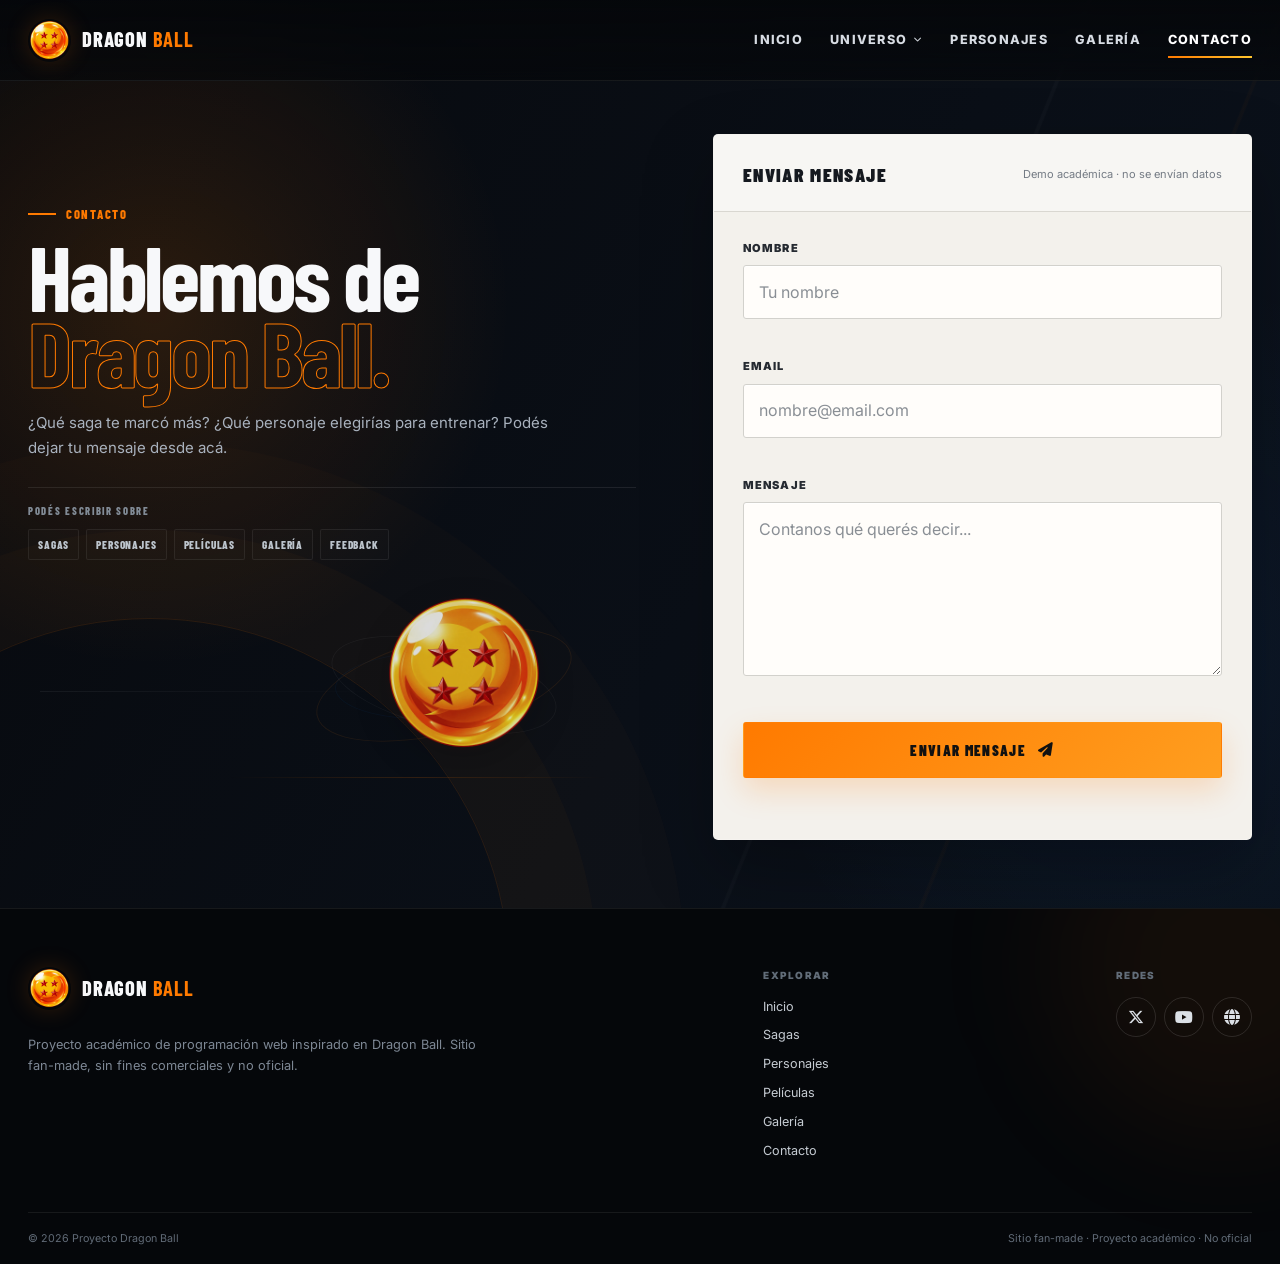
==== commit 879439b7: "Add files via upload" ====
--- a/contacto.html
+++ b/contacto.html
@@ -6,7 +6,11 @@
   <meta name="description" content="Formulario de contacto del proyecto académico Dragon Ball.">
   <meta name="theme-color" content="#07090d">
   <title>Dragon Ball | Contacto</title>
-  <link rel="icon" type="image/svg+xml" href="img/favicon.svg">
+  <link rel="icon" type="image/svg+xml" href="img/favicon.svg?v=2">
+  <link rel="icon" type="image/png" sizes="32x32" href="img/favicon-32x32.png?v=2">
+  <link rel="icon" type="image/png" sizes="192x192" href="img/favicon-192x192.png?v=2">
+  <link rel="shortcut icon" href="img/favicon.ico?v=2">
+  <link rel="apple-touch-icon" sizes="180x180" href="img/apple-touch-icon.png?v=2">
   <link rel="preconnect" href="https://fonts.googleapis.com">
   <link rel="preconnect" href="https://fonts.gstatic.com" crossorigin>
   <link href="https://fonts.googleapis.com/css2?family=Barlow+Condensed:wght@400;500;600;700;800;900&family=Inter:wght@400;500;600;700&display=swap" rel="stylesheet">
--- a/CSS/estilos.css
+++ b/CSS/estilos.css
@@ -10018,3 +10018,776 @@
     opacity: 1 !important;
   }
 }
+
+/* =========================================================
+   AJUSTE RESPONSIVE FINAL — MOBILE
+   1) Menú hamburguesa fullscreen y opaco.
+   2) Transformaciones en grilla, sin scroll horizontal.
+   3) Render + ficha apilados y compactos en Personajes.
+   Desktop/tablet grande permanecen intactos.
+   ========================================================= */
+@media (max-width: 780px) {
+  body.menu-open .site-header {
+    background: #07090d;
+    border-color: rgba(255,255,255,.10);
+    backdrop-filter: none;
+  }
+
+  .site-header .brand {
+    position: relative;
+    z-index: 1004;
+  }
+
+  .menu-toggle {
+    z-index: 1005;
+  }
+
+  .main-nav {
+    inset: 0;
+    z-index: 1002;
+    width: 100vw;
+    height: 100vh;
+    height: 100dvh;
+    padding:
+      calc(var(--header-h) + 34px + env(safe-area-inset-top, 0px))
+      max(26px, env(safe-area-inset-right, 0px))
+      max(34px, env(safe-area-inset-bottom, 0px))
+      max(26px, env(safe-area-inset-left, 0px));
+    gap: 0;
+    align-items: stretch;
+    overflow-y: auto;
+    overscroll-behavior: contain;
+    background: #07090d;
+    box-shadow: none;
+    transform: translateX(100%);
+  }
+
+  .main-nav.open {
+    transform: translateX(0);
+  }
+
+  .main-nav > .nav-link,
+  .main-nav > .nav-item-dropdown {
+    flex: 0 0 auto;
+    width: 100%;
+    border-bottom: 1px solid rgba(255,255,255,.09);
+  }
+
+  .main-nav > .nav-link,
+  .main-nav .nav-link-dropdown {
+    min-height: 58px;
+    display: flex;
+    align-items: center;
+    padding: 14px 0;
+    color: #dce2ea;
+    font-size: 1.14rem;
+    letter-spacing: .10em;
+  }
+
+  .main-nav > .nav-link.active,
+  .main-nav > .nav-link[aria-current="page"],
+  .main-nav .nav-link-dropdown.active,
+  .main-nav .nav-item-dropdown.active > .nav-link-dropdown {
+    color: #fff;
+  }
+
+  .main-nav .nav-link-dropdown {
+    justify-content: space-between;
+  }
+
+  .main-nav .nav-dropdown-menu {
+    padding-left: 18px;
+  }
+
+  .main-nav .nav-dropdown-link {
+    padding: 11px 0;
+    font-size: .93rem;
+  }
+}
+
+@media (max-width: 540px) {
+  /* Las formas quedan visibles en una grilla; no hay desplazamiento lateral. */
+  body[data-page="personajes"] .transform-menu {
+    width: 100%;
+    display: grid;
+    grid-template-columns: repeat(2, minmax(0, 1fr));
+    flex-direction: initial;
+    flex-wrap: initial;
+    overflow: visible;
+    overscroll-behavior: auto;
+    scroll-snap-type: none;
+    scrollbar-width: auto;
+    border-right: 0;
+    border-bottom: 1px solid rgba(255,255,255,.09);
+  }
+
+  body[data-page="personajes"] .transform-tab {
+    width: 100%;
+    min-width: 0;
+    min-height: 72px;
+    flex: none;
+    display: flex;
+    flex-direction: column;
+    justify-content: center;
+    align-items: flex-start;
+    scroll-snap-align: none;
+    padding: 14px 14px 15px;
+    border-right: 1px solid rgba(255,255,255,.07);
+    border-bottom: 1px solid rgba(255,255,255,.07);
+    white-space: normal;
+    line-height: 1.05;
+    font-size: clamp(.98rem, 4.6vw, 1.16rem);
+    overflow-wrap: anywhere;
+  }
+
+  body[data-page="personajes"] .transform-tab:nth-child(2n) {
+    border-right: 0;
+  }
+
+  body[data-page="personajes"] .transform-tab:last-child:nth-child(odd) {
+    grid-column: 1 / -1;
+    border-right: 0;
+  }
+
+  body[data-page="personajes"] .transform-tab::before {
+    top: auto;
+    bottom: 0;
+    left: 0;
+    width: 0;
+    height: 3px;
+  }
+
+  body[data-page="personajes"] .transform-tab.active::before {
+    width: 100%;
+    height: 3px;
+  }
+
+  body[data-page="personajes"] .transform-tab:hover,
+  body[data-page="personajes"] .transform-tab.active {
+    padding-left: 14px;
+  }
+
+  body[data-page="personajes"] .transform-tab-tag {
+    margin-top: 5px;
+    font-size: .55rem;
+    line-height: 1.2;
+  }
+
+  /* El render deja de quedar colgado: ocupa todo el ancho y la ficha
+     queda inmediatamente debajo, con un solapamiento editorial mínimo. */
+  body[data-page="personajes"] .transform-stage {
+    width: 100%;
+    min-height: 0;
+    height: auto;
+    display: flex;
+    flex-direction: column;
+    align-items: stretch;
+    overflow: hidden;
+    padding-top: 8px;
+  }
+
+  body[data-page="personajes"] .transform-stage::before,
+  body[data-page="personajes"] .transform-rings span {
+    left: 50%;
+    top: 41%;
+  }
+
+  body[data-page="personajes"] .transform-figure {
+    width: 100%;
+    height: clamp(320px, 92vw, 380px);
+    flex: 0 0 auto;
+    align-items: flex-end;
+    justify-content: center;
+    padding: 8px 8px 0;
+  }
+
+  body[data-page="personajes"] .transform-figure img {
+    width: min(82%, 340px);
+    height: 100%;
+    max-height: 100%;
+    object-fit: contain;
+    object-position: center bottom;
+  }
+
+  body[data-page="personajes"] .transform-panel {
+    width: auto;
+    align-self: stretch;
+    margin: -10px 12px 12px;
+    padding: 20px 19px 19px;
+    position: relative;
+    z-index: 4;
+  }
+
+  body[data-page="personajes"] .transform-panel h3 {
+    font-size: clamp(2.45rem, 13vw, 3.35rem);
+    line-height: .88;
+  }
+
+  body[data-page="personajes"] .transform-panel > p {
+    font-size: .84rem;
+    line-height: 1.55;
+  }
+}
+
+@media (max-width: 380px) {
+  body[data-page="personajes"] .transform-figure {
+    height: clamp(300px, 94vw, 345px);
+  }
+
+  body[data-page="personajes"] .transform-figure img {
+    width: min(84%, 305px);
+  }
+
+  body[data-page="personajes"] .transform-panel {
+    margin-top: -8px;
+  }
+}
+
+
+/* =========================================================
+   AJUSTE MOBILE — PERSONAJES / SUAVIDAD DE CARGA
+   Correcciones puntuales posteriores a prueba real en celular.
+   ========================================================= */
+@media (max-width: 540px) {
+  /* Hero Personajes: los renders bajan un poco más para que el
+     corte inferior quede escondido bajo el borde del hero y se
+     perciba continuidad del cuerpo. */
+  body[data-page="personajes"] .page-hero-characters .character-hero-art .stack-a {
+    width: min(62%, 268px);
+    right: 4%;
+    bottom: -66px;
+  }
+
+  body[data-page="personajes"] .page-hero-characters .character-hero-art .stack-b {
+    width: min(51%, 220px);
+    left: 5%;
+    top: auto;
+    bottom: -64px;
+    opacity: .92;
+  }
+
+  /* En móvil queda un único sistema de reveal. Evita el doble reveal
+     (.reveal + .motion-reveal), que hacía que las cards aparecieran
+     de manera brusca o con saltos. */
+  .reveal,
+  .reveal.visible {
+    opacity: 1;
+    transform: none;
+    transition: none;
+  }
+
+  .motion-reveal {
+    opacity: 0;
+    transform: translate3d(0, 7px, 0);
+    transition:
+      opacity .62s cubic-bezier(.22,.61,.36,1),
+      transform .62s cubic-bezier(.22,.61,.36,1);
+    transition-delay: 0ms !important;
+    will-change: opacity, transform;
+  }
+
+  .motion-reveal.is-visible {
+    opacity: 1;
+    transform: translate3d(0, 0, 0);
+    will-change: auto;
+  }
+
+  /* Las imágenes lazy hacen un fade corto cuando terminan de cargar,
+     evitando que aparezcan de golpe mientras se hace scroll. */
+  main img.mobile-image-fade {
+    opacity: 0;
+    transition: opacity .52s ease;
+  }
+
+  main img.mobile-image-fade.is-loaded {
+    opacity: 1;
+  }
+}
+
+@media (max-width: 380px) {
+  /* Mantiene visibles a ambos personajes incluso en teléfonos angostos. */
+  body[data-page="personajes"] .page-hero-characters .character-hero-art .stack-b {
+    display: block;
+    width: min(47%, 178px);
+    left: 5%;
+    top: auto;
+    bottom: -54px;
+  }
+
+  body[data-page="personajes"] .page-hero-characters .character-hero-art .stack-a {
+    width: min(60%, 226px);
+    right: 3%;
+    bottom: -56px;
+  }
+}
+
+@media (prefers-reduced-motion: reduce) {
+  main img.mobile-image-fade,
+  main img.mobile-image-fade.is-loaded {
+    opacity: 1 !important;
+    transition: none !important;
+  }
+}
+
+/* =========================================================
+   MOBILE MOTION — pasada de fluidez
+   Hace que las entradas en celular sean más progresivas y
+   evita la sensación de aparición brusca. No altera layout.
+   ========================================================= */
+@media (max-width: 780px), (hover: none) and (pointer: coarse) {
+  /* Entrada general más lenta y con easing suave tipo ease-out. */
+  .motion-reveal {
+    opacity: 0;
+    transform: translate3d(0, 18px, 0) scale(.995);
+    transition:
+      opacity .88s cubic-bezier(.16, 1, .3, 1),
+      transform 1s cubic-bezier(.16, 1, .3, 1);
+    transition-delay: var(--motion-delay, 0ms) !important;
+    will-change: opacity, transform;
+  }
+
+  .motion-reveal.is-visible {
+    opacity: 1;
+    transform: translate3d(0, 0, 0) scale(1);
+    will-change: auto;
+  }
+
+  /* La imagen entra con un fade y una microescala, sin salto. */
+  main img.mobile-image-fade {
+    opacity: 0;
+    transform: scale(1.012);
+    transition:
+      opacity .82s cubic-bezier(.22, .61, .36, 1),
+      transform .98s cubic-bezier(.16, 1, .3, 1);
+    transform-origin: center center;
+  }
+
+  main img.mobile-image-fade.is-loaded {
+    opacity: 1;
+    transform: scale(1);
+  }
+
+  /* Cambios de transformación menos secos en mobile. */
+  body[data-page="personajes"] .transform-stage {
+    transition:
+      opacity .48s ease,
+      transform .62s cubic-bezier(.16, 1, .3, 1);
+  }
+
+  body[data-page="personajes"] .transform-stage.is-changing {
+    opacity: .14;
+    transform: scale(.985);
+  }
+
+  body[data-page="personajes"] .transform-figure img {
+    transition:
+      opacity .52s ease,
+      transform .72s cubic-bezier(.16, 1, .3, 1),
+      filter .5s ease;
+  }
+
+  /* Los cambios de panel/texto acompañan al render, no aparecen secos. */
+  body[data-page="personajes"] .transform-panel,
+  body[data-page="personajes"] .transform-panel h3,
+  body[data-page="personajes"] .transform-panel > p,
+  body[data-page="personajes"] .transform-status,
+  body[data-page="personajes"] .transform-status strong,
+  body[data-page="personajes"] .transform-status small {
+    transition:
+      opacity .46s ease,
+      color .46s ease,
+      background .46s ease,
+      border-color .46s ease;
+  }
+}
+
+@media (prefers-reduced-motion: reduce) {
+  main img.mobile-image-fade,
+  main img.mobile-image-fade.is-loaded,
+  body[data-page="personajes"] .transform-stage,
+  body[data-page="personajes"] .transform-figure img,
+  body[data-page="personajes"] .transform-panel,
+  body[data-page="personajes"] .transform-panel h3,
+  body[data-page="personajes"] .transform-panel > p,
+  body[data-page="personajes"] .transform-status,
+  body[data-page="personajes"] .transform-status strong,
+  body[data-page="personajes"] .transform-status small {
+    opacity: 1 !important;
+    transform: none !important;
+    transition: none !important;
+  }
+}
+
+
+/* Cambio de transformación sin retardo perceptible: la forma anterior se
+   oculta de inmediato y la nueva entra suavemente cuando su imagen está lista. */
+.transform-stage.is-changing .transform-figure img {
+  opacity: 0;
+  transform: scale(.985);
+}
+
+@media (max-width: 700px) {
+  body[data-page="personajes"] .transform-stage.is-changing {
+    opacity: .78;
+    transform: scale(.992);
+  }
+
+  body[data-page="personajes"] .transform-stage.is-changing .transform-figure img {
+    opacity: 0;
+    transform: scale(.985);
+  }
+}
+
+
+/* =========================================================
+   AJUSTE FINAL DE FLUIDEZ REAL — MOBILE
+   - Reveal empieza antes de entrar al viewport (controlado por JS).
+   - Menos desplazamiento, easing más orgánico.
+   - Transformaciones: el render viejo desaparece al instante y la
+     nueva forma entra sólo cuando ya está decodificada.
+   ========================================================= */
+@media (max-width: 780px), (hover: none) and (pointer: coarse) {
+  .motion-reveal {
+    opacity: 0;
+    transform: translate3d(0, 10px, 0) scale(.998);
+    transition:
+      opacity .78s cubic-bezier(.16, 1, .3, 1),
+      transform .86s cubic-bezier(.16, 1, .3, 1);
+    transition-delay: var(--motion-delay, 0ms) !important;
+  }
+
+  .motion-reveal.is-visible {
+    opacity: 1;
+    transform: translate3d(0, 0, 0) scale(1);
+  }
+
+  main img.mobile-image-fade {
+    opacity: 0;
+    transform: scale(1.006);
+    transition:
+      opacity .76s cubic-bezier(.22, .61, .36, 1),
+      transform .84s cubic-bezier(.16, 1, .3, 1);
+  }
+
+  main img.mobile-image-fade.is-loaded {
+    opacity: 1;
+    transform: scale(1);
+  }
+
+  body[data-page="personajes"] .transform-figure img {
+    opacity: 1;
+    transform: scale(1);
+    transition:
+      opacity .34s cubic-bezier(.22, .61, .36, 1),
+      transform .46s cubic-bezier(.16, 1, .3, 1),
+      filter .34s ease;
+  }
+
+  /* Salida instantánea del bitmap anterior: evita que SSJ1 quede
+     visible después de pulsar SSJ2 mientras llega el nuevo archivo. */
+  body[data-page="personajes"] .transform-stage.is-swapping .transform-figure img {
+    opacity: 0 !important;
+    transform: scale(.992) !important;
+    transition: none !important;
+  }
+
+  /* El stage no se apaga entero: aura, fondo y panel responden al click
+     al instante mientras el nuevo render se prepara. */
+  body[data-page="personajes"] .transform-stage.is-swapping {
+    opacity: 1 !important;
+    transform: none !important;
+  }
+}
+
+@media (prefers-reduced-motion: reduce) {
+  body[data-page="personajes"] .transform-stage.is-swapping .transform-figure img {
+    opacity: 1 !important;
+    transform: none !important;
+    transition: none !important;
+  }
+}
+
+/* =========================================================
+   PERSONAJES MOBILE — REVEAL VISIBLE Y PROGRESIVO
+   La imagen de cada card acompaña la entrada del bloque en pantalla,
+   en lugar de quedar ya visible antes de que el usuario la alcance.
+   ========================================================= */
+@media (max-width: 780px), (hover: none) and (pointer: coarse) {
+  body[data-page="personajes"] .premium-character.motion-reveal .premium-character-image {
+    opacity: 0;
+    transform: translate3d(0, 14px, 0) scale(.995);
+    transition:
+      opacity .92s cubic-bezier(.16, 1, .3, 1),
+      transform 1.02s cubic-bezier(.16, 1, .3, 1);
+    transition-delay: calc(var(--motion-delay, 0ms) + 70ms);
+    will-change: opacity, transform;
+  }
+
+  body[data-page="personajes"] .premium-character.motion-reveal.is-visible .premium-character-image {
+    opacity: 1;
+    transform: translate3d(0, 0, 0) scale(1);
+    will-change: auto;
+  }
+
+  /* El texto entra apenas antes que la imagen: da sensación de continuidad
+     sin que el render aparezca de golpe. */
+  body[data-page="personajes"] .premium-character.motion-reveal .premium-character-copy {
+    opacity: 0;
+    transform: translate3d(0, 8px, 0);
+    transition:
+      opacity .78s cubic-bezier(.16, 1, .3, 1),
+      transform .88s cubic-bezier(.16, 1, .3, 1);
+    transition-delay: var(--motion-delay, 0ms);
+  }
+
+  body[data-page="personajes"] .premium-character.motion-reveal.is-visible .premium-character-copy {
+    opacity: 1;
+    transform: translate3d(0, 0, 0);
+  }
+}
+
+@media (prefers-reduced-motion: reduce) {
+  body[data-page="personajes"] .premium-character.motion-reveal .premium-character-image,
+  body[data-page="personajes"] .premium-character.motion-reveal.is-visible .premium-character-image,
+  body[data-page="personajes"] .premium-character.motion-reveal .premium-character-copy,
+  body[data-page="personajes"] .premium-character.motion-reveal.is-visible .premium-character-copy {
+    opacity: 1 !important;
+    transform: none !important;
+    transition: none !important;
+  }
+}
+
+/* =========================================================
+   INICIO · SAGAS DESTACADAS — reveal móvil más fluido
+   La imagen queda ligada al reveal de cada card para evitar
+   que el lazy-load la haga aparecer de golpe al hacer scroll.
+   ========================================================= */
+@media (max-width: 780px), (hover: none) and (pointer: coarse) {
+  body[data-page="inicio"] .preview-saga.motion-reveal {
+    overflow: hidden;
+  }
+
+  body[data-page="inicio"] .preview-saga.motion-reveal img.mobile-image-fade,
+  body[data-page="inicio"] .preview-saga.motion-reveal img {
+    opacity: 0;
+    transform: translate3d(0, 7px, 0) scale(1.025);
+    transition:
+      opacity .92s cubic-bezier(.16, 1, .3, 1),
+      transform 1.08s cubic-bezier(.16, 1, .3, 1),
+      filter .7s ease;
+    transform-origin: center center;
+    will-change: opacity, transform;
+  }
+
+  body[data-page="inicio"] .preview-saga.motion-reveal.is-visible img.mobile-image-fade,
+  body[data-page="inicio"] .preview-saga.motion-reveal.is-visible img {
+    opacity: 1;
+    transform: translate3d(0, 0, 0) scale(1);
+    will-change: auto;
+  }
+
+  body[data-page="inicio"] .preview-saga.motion-reveal .preview-index,
+  body[data-page="inicio"] .preview-saga.motion-reveal .preview-overlay {
+    opacity: 0;
+    transform: translate3d(0, 5px, 0);
+    transition:
+      opacity .68s cubic-bezier(.22, .61, .36, 1),
+      transform .76s cubic-bezier(.16, 1, .3, 1);
+  }
+
+  body[data-page="inicio"] .preview-saga.motion-reveal.is-visible .preview-index,
+  body[data-page="inicio"] .preview-saga.motion-reveal.is-visible .preview-overlay {
+    opacity: 1;
+    transform: translate3d(0, 0, 0);
+  }
+}
+
+@media (prefers-reduced-motion: reduce) {
+  body[data-page="inicio"] .preview-saga.motion-reveal img,
+  body[data-page="inicio"] .preview-saga.motion-reveal .preview-index,
+  body[data-page="inicio"] .preview-saga.motion-reveal .preview-overlay {
+    opacity: 1 !important;
+    transform: none !important;
+    transition: none !important;
+  }
+}
+
+/* =========================================================
+   INICIO · MOTION MOBILE UNIFICADO
+   Suaviza Sagas, Personajes, Películas y cierre/Galería.
+   El movimiento es deliberadamente corto en distancia y largo
+   en easing para evitar apariciones secas al hacer scroll.
+   ========================================================= */
+@media (max-width: 780px), (hover: none) and (pointer: coarse) {
+  /* Encabezados de cada bloque: aparecen con una respiración mínima. */
+  body[data-page="inicio"] .split-heading.motion-reveal,
+  body[data-page="inicio"] .editorial-heading.motion-reveal,
+  body[data-page="inicio"] .center-action.motion-reveal,
+  body[data-page="inicio"] .manifesto-copy.motion-reveal,
+  body[data-page="inicio"] .manifesto-stats.motion-reveal {
+    opacity: 0;
+    transform: translate3d(0, 8px, 0);
+    transition:
+      opacity 1.02s cubic-bezier(.16, 1, .3, 1),
+      transform 1.12s cubic-bezier(.16, 1, .3, 1);
+    transition-delay: var(--motion-delay, 0ms) !important;
+  }
+
+  body[data-page="inicio"] .split-heading.motion-reveal.is-visible,
+  body[data-page="inicio"] .editorial-heading.motion-reveal.is-visible,
+  body[data-page="inicio"] .center-action.motion-reveal.is-visible,
+  body[data-page="inicio"] .manifesto-copy.motion-reveal.is-visible,
+  body[data-page="inicio"] .manifesto-stats.motion-reveal.is-visible {
+    opacity: 1;
+    transform: translate3d(0, 0, 0);
+  }
+
+  /* Base común para las cards del Inicio: menos desplazamiento, fade más largo. */
+  body[data-page="inicio"] .preview-saga.motion-reveal,
+  body[data-page="inicio"] .character-strip.motion-reveal,
+  body[data-page="inicio"] .home-movie-card.motion-reveal {
+    opacity: 0;
+    transform: translate3d(0, 8px, 0) scale(.998);
+    transition:
+      opacity 1.04s cubic-bezier(.16, 1, .3, 1),
+      transform 1.14s cubic-bezier(.16, 1, .3, 1),
+      border-color .35s ease,
+      box-shadow .35s ease;
+    transition-delay: var(--motion-delay, 0ms) !important;
+  }
+
+  body[data-page="inicio"] .preview-saga.motion-reveal.is-visible,
+  body[data-page="inicio"] .character-strip.motion-reveal.is-visible,
+  body[data-page="inicio"] .home-movie-card.motion-reveal.is-visible {
+    opacity: 1;
+    transform: translate3d(0, 0, 0) scale(1);
+  }
+
+  /* Sagas: la imagen y el overlay llegan en dos tiempos muy cercanos. */
+  body[data-page="inicio"] .preview-saga.motion-reveal img,
+  body[data-page="inicio"] .preview-saga.motion-reveal img.mobile-image-fade {
+    opacity: 0;
+    transform: translate3d(0, 4px, 0) scale(1.018);
+    transition:
+      opacity 1.08s cubic-bezier(.22, .61, .36, 1),
+      transform 1.18s cubic-bezier(.16, 1, .3, 1),
+      filter .72s ease;
+  }
+
+  body[data-page="inicio"] .preview-saga.motion-reveal.is-visible img,
+  body[data-page="inicio"] .preview-saga.motion-reveal.is-visible img.mobile-image-fade {
+    opacity: 1;
+    transform: translate3d(0, 0, 0) scale(1);
+  }
+
+  body[data-page="inicio"] .preview-saga.motion-reveal .preview-index,
+  body[data-page="inicio"] .preview-saga.motion-reveal .preview-overlay {
+    opacity: 0;
+    transform: translate3d(0, 5px, 0);
+    transition:
+      opacity .86s cubic-bezier(.22, .61, .36, 1),
+      transform .94s cubic-bezier(.16, 1, .3, 1);
+  }
+
+  body[data-page="inicio"] .preview-saga.motion-reveal.is-visible .preview-index,
+  body[data-page="inicio"] .preview-saga.motion-reveal.is-visible .preview-overlay {
+    opacity: 1;
+    transform: translate3d(0, 0, 0);
+    transition-delay: 110ms;
+  }
+
+  /* Personajes del Inicio: render y copy acompañan a la tira, sin "pop". */
+  body[data-page="inicio"] .character-strip.motion-reveal .character-strip-image {
+    opacity: 0;
+    transform: translate3d(8px, 3px, 0) scale(.994);
+    transition:
+      opacity 1.02s cubic-bezier(.22, .61, .36, 1),
+      transform 1.16s cubic-bezier(.16, 1, .3, 1);
+  }
+
+  body[data-page="inicio"] .character-strip.motion-reveal.is-visible .character-strip-image {
+    opacity: 1;
+    transform: translate3d(0, 0, 0) scale(1);
+    transition-delay: 80ms;
+  }
+
+  body[data-page="inicio"] .character-strip.motion-reveal .character-strip-copy,
+  body[data-page="inicio"] .character-strip.motion-reveal .character-strip-number,
+  body[data-page="inicio"] .character-strip.motion-reveal > .fa-arrow-right {
+    opacity: 0;
+    transform: translate3d(0, 4px, 0);
+    transition:
+      opacity .9s cubic-bezier(.22, .61, .36, 1),
+      transform 1s cubic-bezier(.16, 1, .3, 1);
+  }
+
+  body[data-page="inicio"] .character-strip.motion-reveal.is-visible .character-strip-copy,
+  body[data-page="inicio"] .character-strip.motion-reveal.is-visible .character-strip-number,
+  body[data-page="inicio"] .character-strip.motion-reveal.is-visible > .fa-arrow-right {
+    opacity: 1;
+    transform: translate3d(0, 0, 0);
+  }
+
+  /* Películas: poster con microescala y texto unos milisegundos después. */
+  body[data-page="inicio"] .home-movie-card.motion-reveal .movie-poster-frame,
+  body[data-page="inicio"] .home-movie-card.motion-reveal img,
+  body[data-page="inicio"] .home-movie-card.motion-reveal img.mobile-image-fade {
+    opacity: 0;
+    transform: scale(1.012);
+    transition:
+      opacity 1.06s cubic-bezier(.22, .61, .36, 1),
+      transform 1.18s cubic-bezier(.16, 1, .3, 1),
+      filter .7s ease;
+  }
+
+  body[data-page="inicio"] .home-movie-card.motion-reveal.is-visible .movie-poster-frame,
+  body[data-page="inicio"] .home-movie-card.motion-reveal.is-visible img,
+  body[data-page="inicio"] .home-movie-card.motion-reveal.is-visible img.mobile-image-fade {
+    opacity: 1;
+    transform: scale(1);
+  }
+
+  body[data-page="inicio"] .home-movie-card.motion-reveal .home-movie-card-overlay {
+    opacity: 0;
+    transform: translate3d(0, 6px, 0);
+    transition:
+      opacity .9s cubic-bezier(.22, .61, .36, 1),
+      transform 1s cubic-bezier(.16, 1, .3, 1);
+  }
+
+  body[data-page="inicio"] .home-movie-card.motion-reveal.is-visible .home-movie-card-overlay {
+    opacity: 1;
+    transform: translate3d(0, 0, 0);
+    transition-delay: 105ms;
+  }
+
+  /* Cierre / acceso a Galería: entrada silenciosa, no un bloque que aparece seco. */
+  body[data-page="inicio"] .home-manifesto .manifesto-copy.motion-reveal,
+  body[data-page="inicio"] .home-manifesto .manifesto-stats.motion-reveal {
+    transition-duration: 1.12s, 1.22s;
+  }
+}
+
+@media (prefers-reduced-motion: reduce) {
+  body[data-page="inicio"] .split-heading.motion-reveal,
+  body[data-page="inicio"] .editorial-heading.motion-reveal,
+  body[data-page="inicio"] .center-action.motion-reveal,
+  body[data-page="inicio"] .manifesto-copy.motion-reveal,
+  body[data-page="inicio"] .manifesto-stats.motion-reveal,
+  body[data-page="inicio"] .preview-saga.motion-reveal,
+  body[data-page="inicio"] .preview-saga.motion-reveal img,
+  body[data-page="inicio"] .preview-saga.motion-reveal .preview-index,
+  body[data-page="inicio"] .preview-saga.motion-reveal .preview-overlay,
+  body[data-page="inicio"] .character-strip.motion-reveal,
+  body[data-page="inicio"] .character-strip.motion-reveal .character-strip-image,
+  body[data-page="inicio"] .character-strip.motion-reveal .character-strip-copy,
+  body[data-page="inicio"] .character-strip.motion-reveal .character-strip-number,
+  body[data-page="inicio"] .home-movie-card.motion-reveal,
+  body[data-page="inicio"] .home-movie-card.motion-reveal .movie-poster-frame,
+  body[data-page="inicio"] .home-movie-card.motion-reveal img,
+  body[data-page="inicio"] .home-movie-card.motion-reveal .home-movie-card-overlay {
+    opacity: 1 !important;
+    transform: none !important;
+    transition: none !important;
+  }
+}
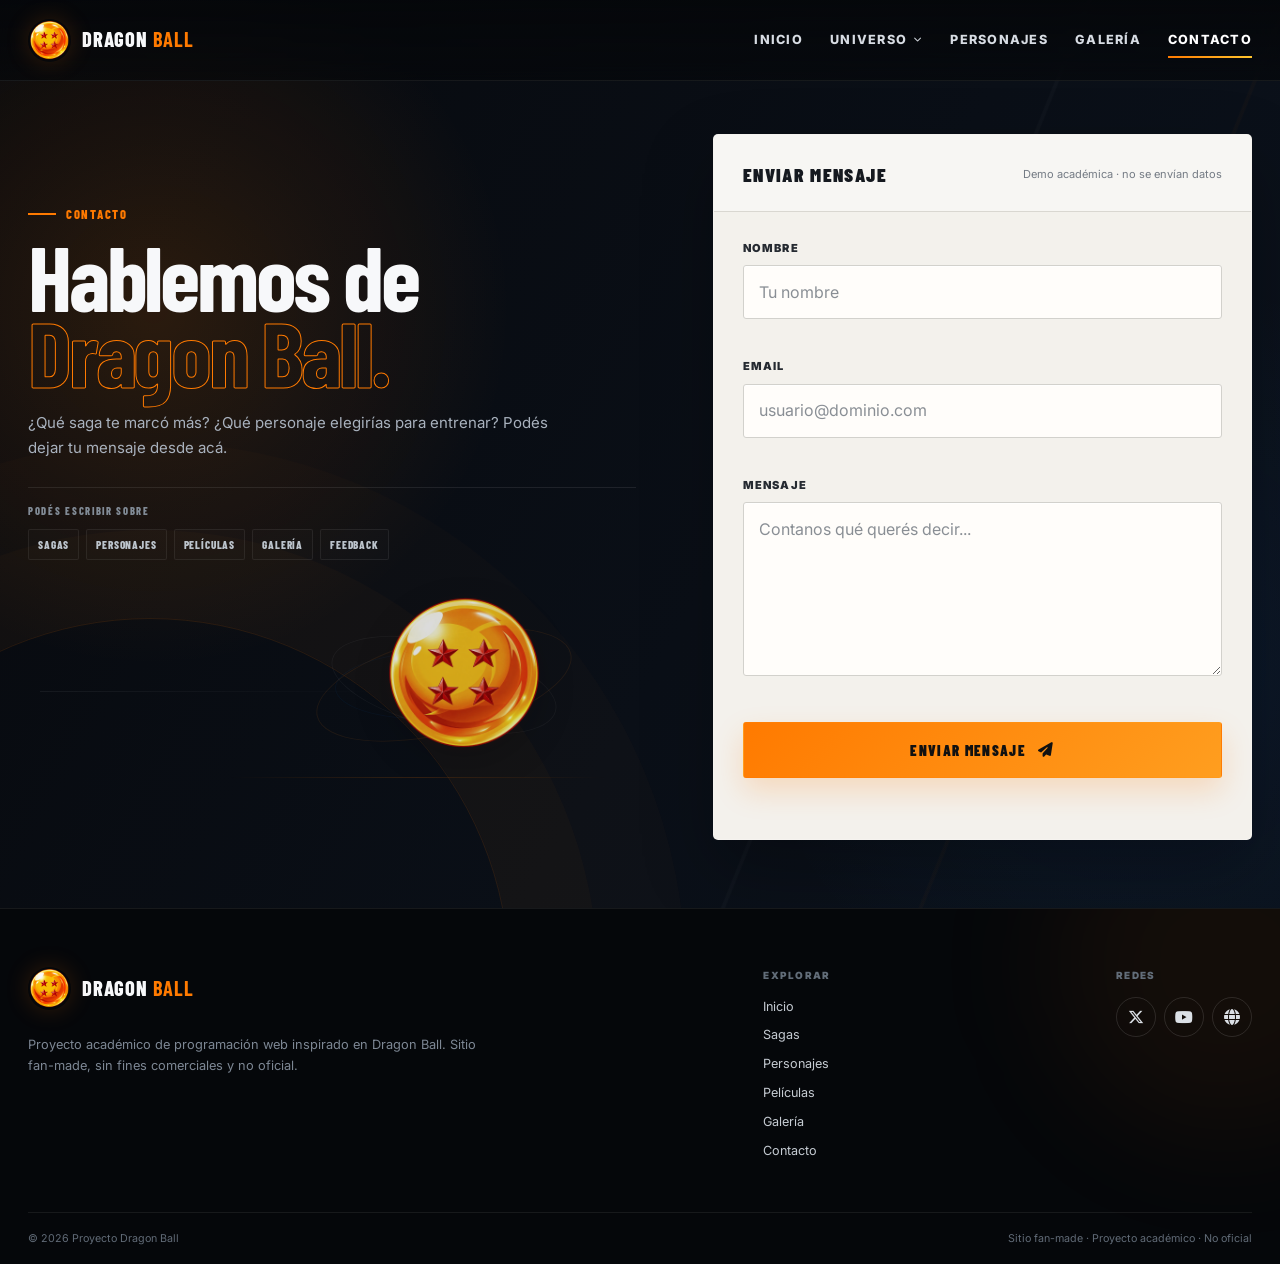
==== commit 1853e957: "Add files via upload" ====
--- a/contacto.html
+++ b/contacto.html
@@ -75,7 +75,7 @@
           <div class="form-panel-head"><span>ENVIAR MENSAJE</span><small>Demo académica · no se envían datos</small></div>
           <form class="contact-form" id="contactForm" novalidate>
             <div class="form-field"><label for="name">Nombre</label><input type="text" id="name" name="name" placeholder="Tu nombre" autocomplete="name" aria-describedby="nameError"><small class="error-message" id="nameError" aria-live="polite"></small></div>
-            <div class="form-field"><label for="email">Email</label><input type="email" id="email" name="email" placeholder="nombre@email.com" autocomplete="email" aria-describedby="emailError"><small class="error-message" id="emailError" aria-live="polite"></small></div>
+            <div class="form-field"><label for="email">Email</label><input type="email" id="email" name="email" placeholder="usuario@dominio.com" autocomplete="email" aria-describedby="emailError"><small class="error-message" id="emailError" aria-live="polite"></small></div>
             <div class="form-field"><label for="message">Mensaje</label><textarea id="message" name="message" rows="6" placeholder="Contanos qué querés decir..." aria-describedby="messageError"></textarea><small class="error-message" id="messageError" aria-live="polite"></small></div>
             <button class="btn btn-primary btn-submit" type="submit">Enviar mensaje <i class="fa-solid fa-paper-plane"></i></button>
             <p class="form-success" id="formSuccess" role="status" aria-live="polite"></p>
